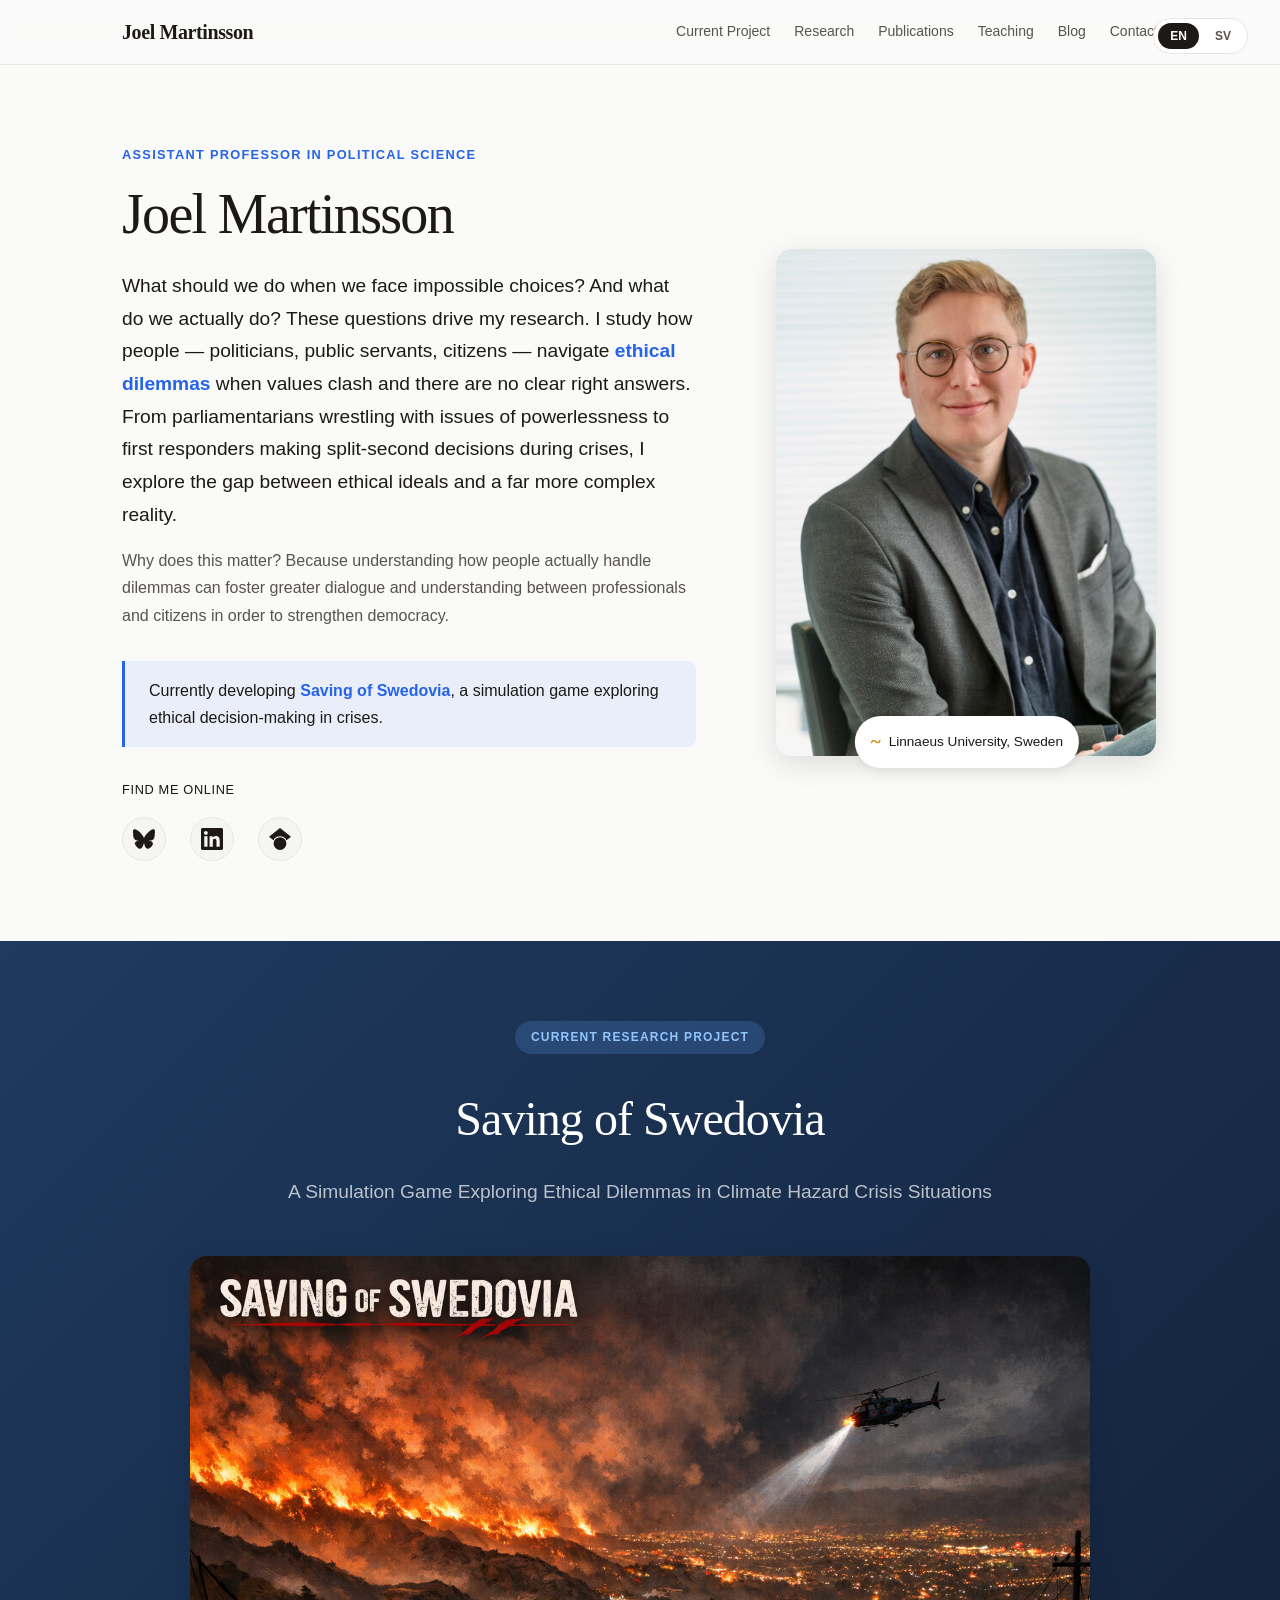
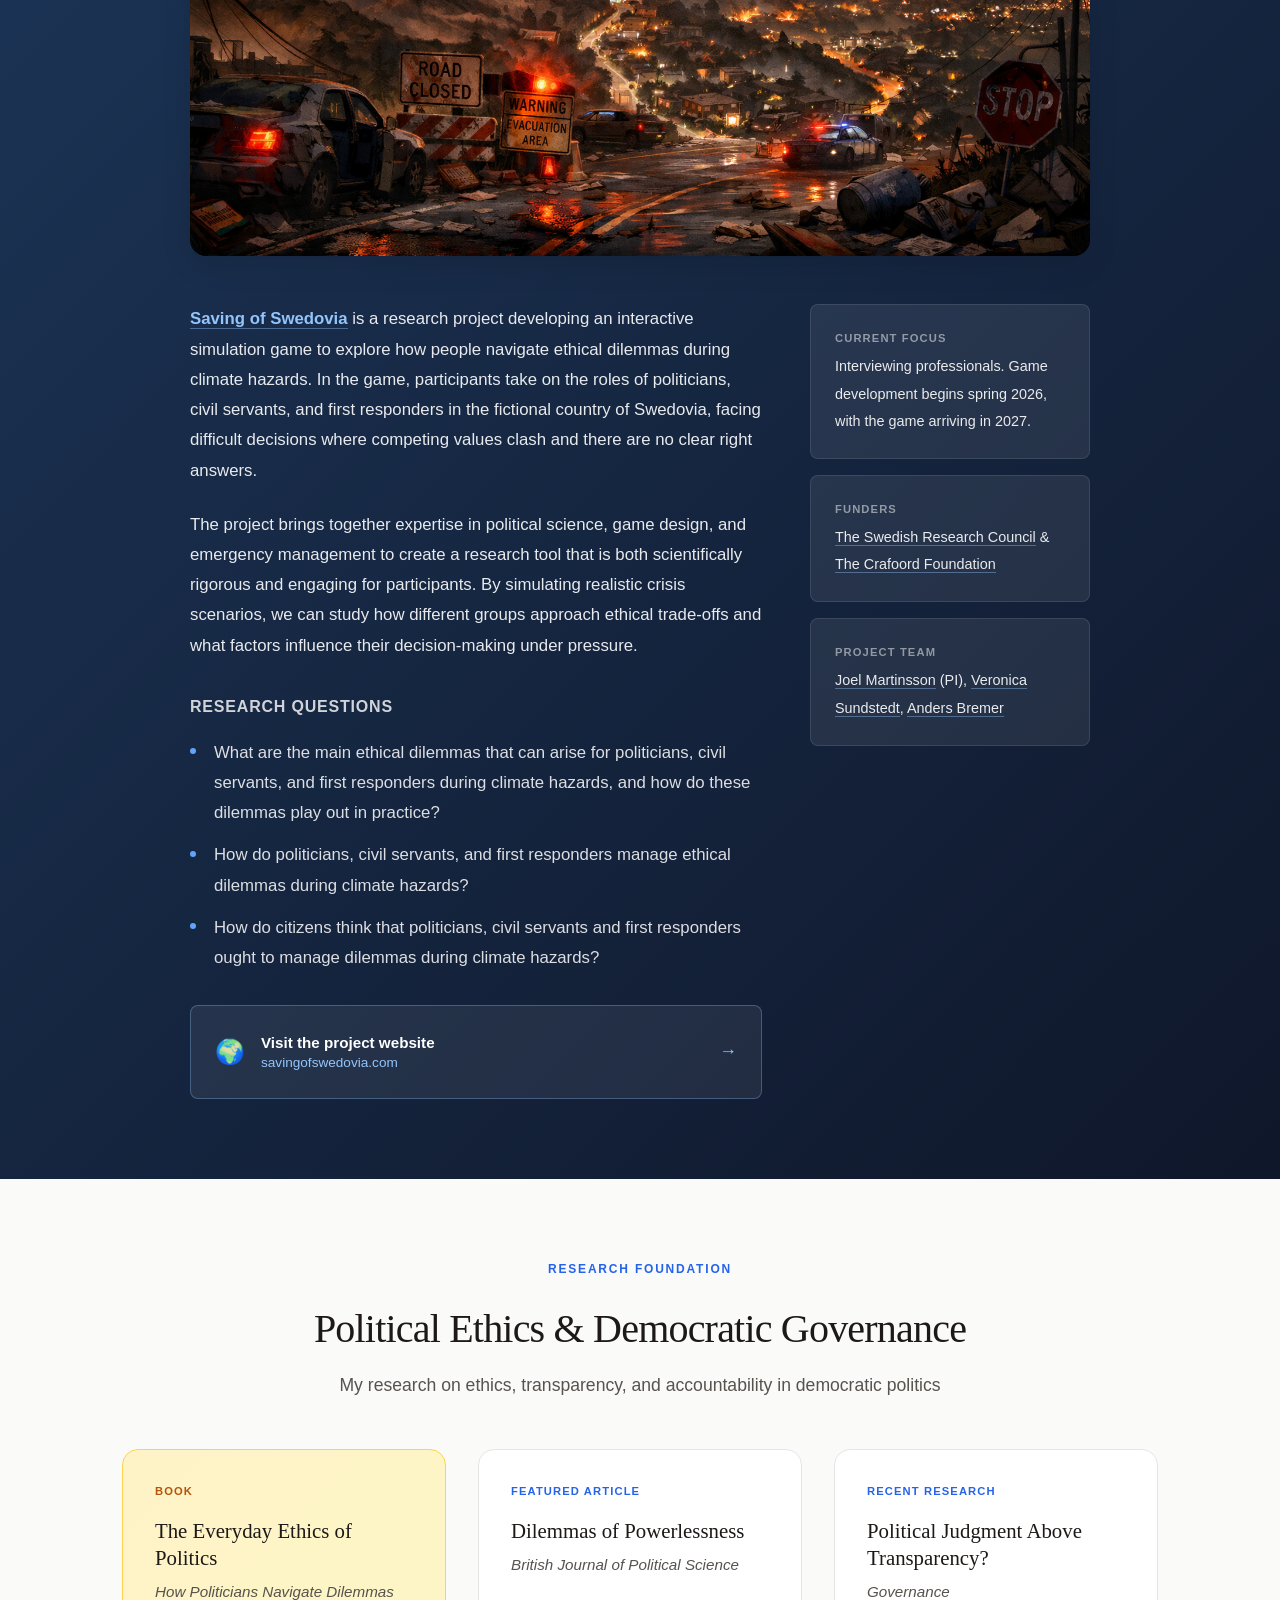
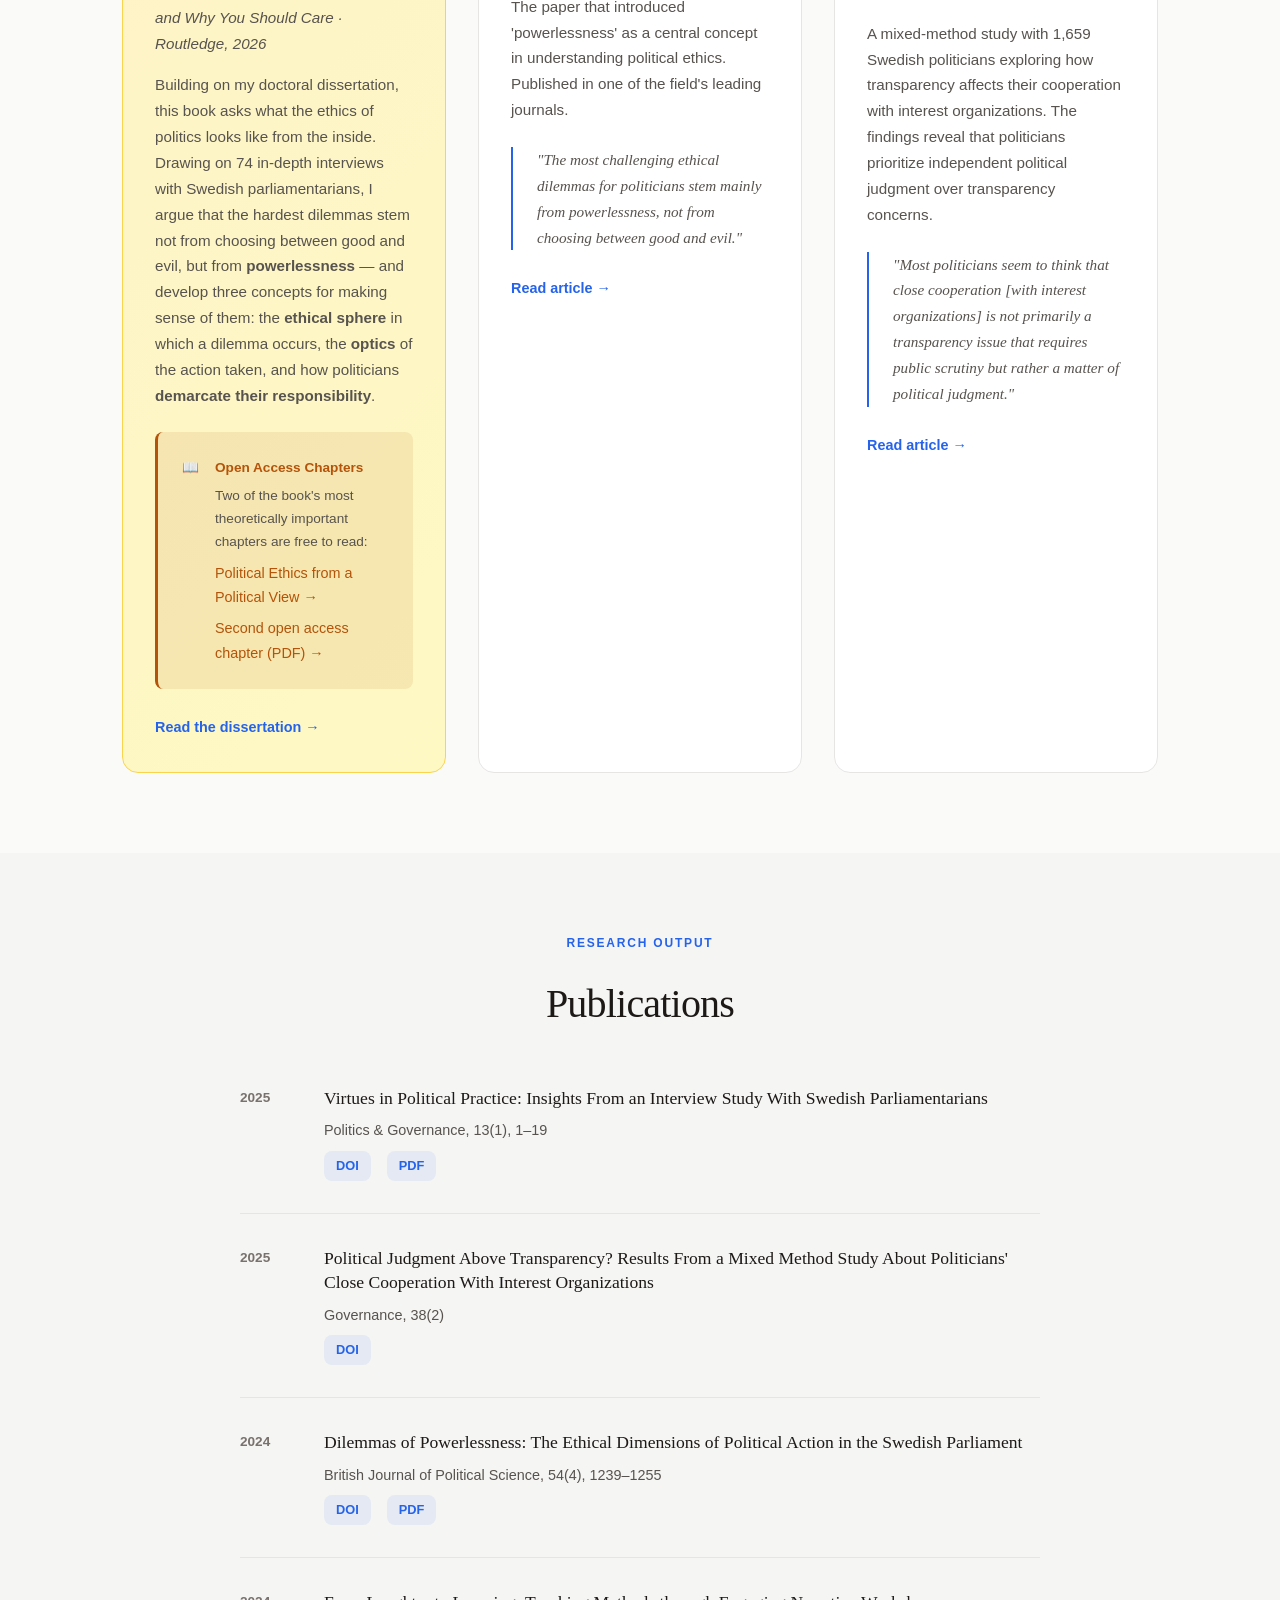
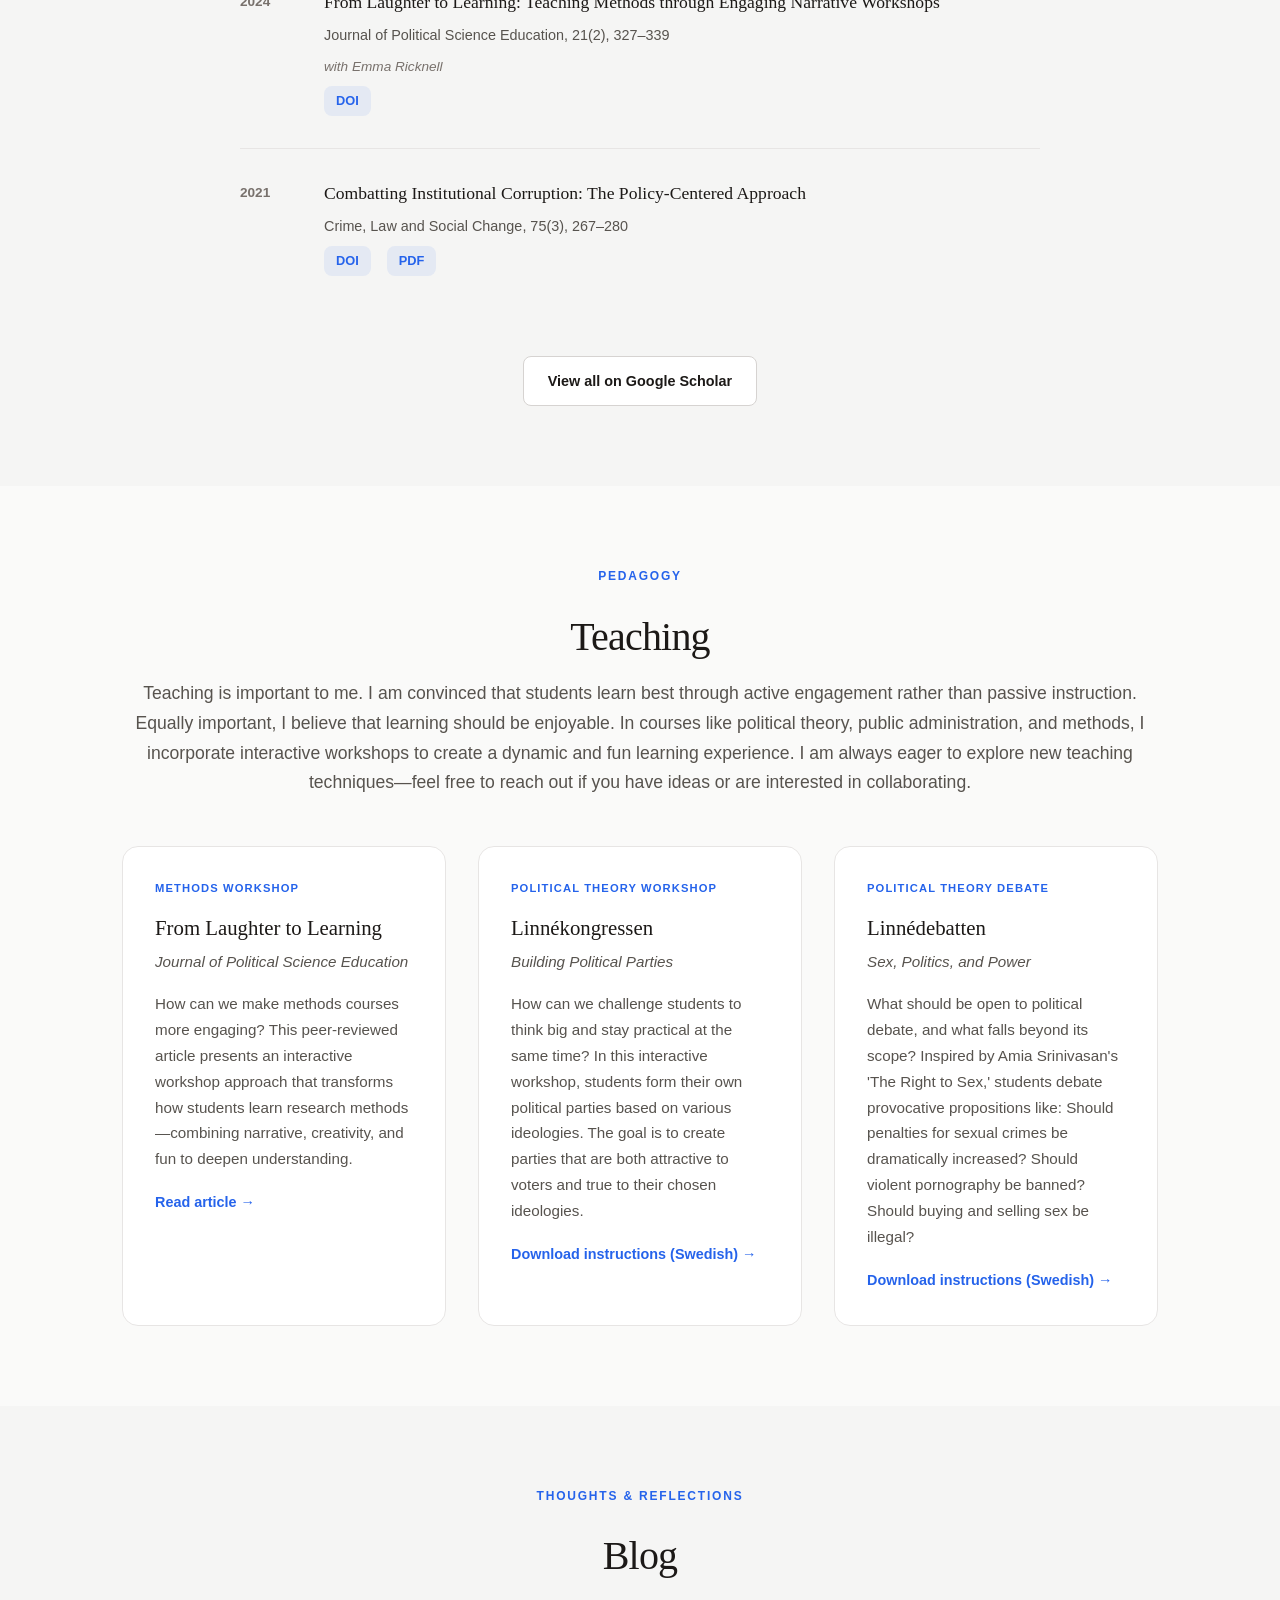
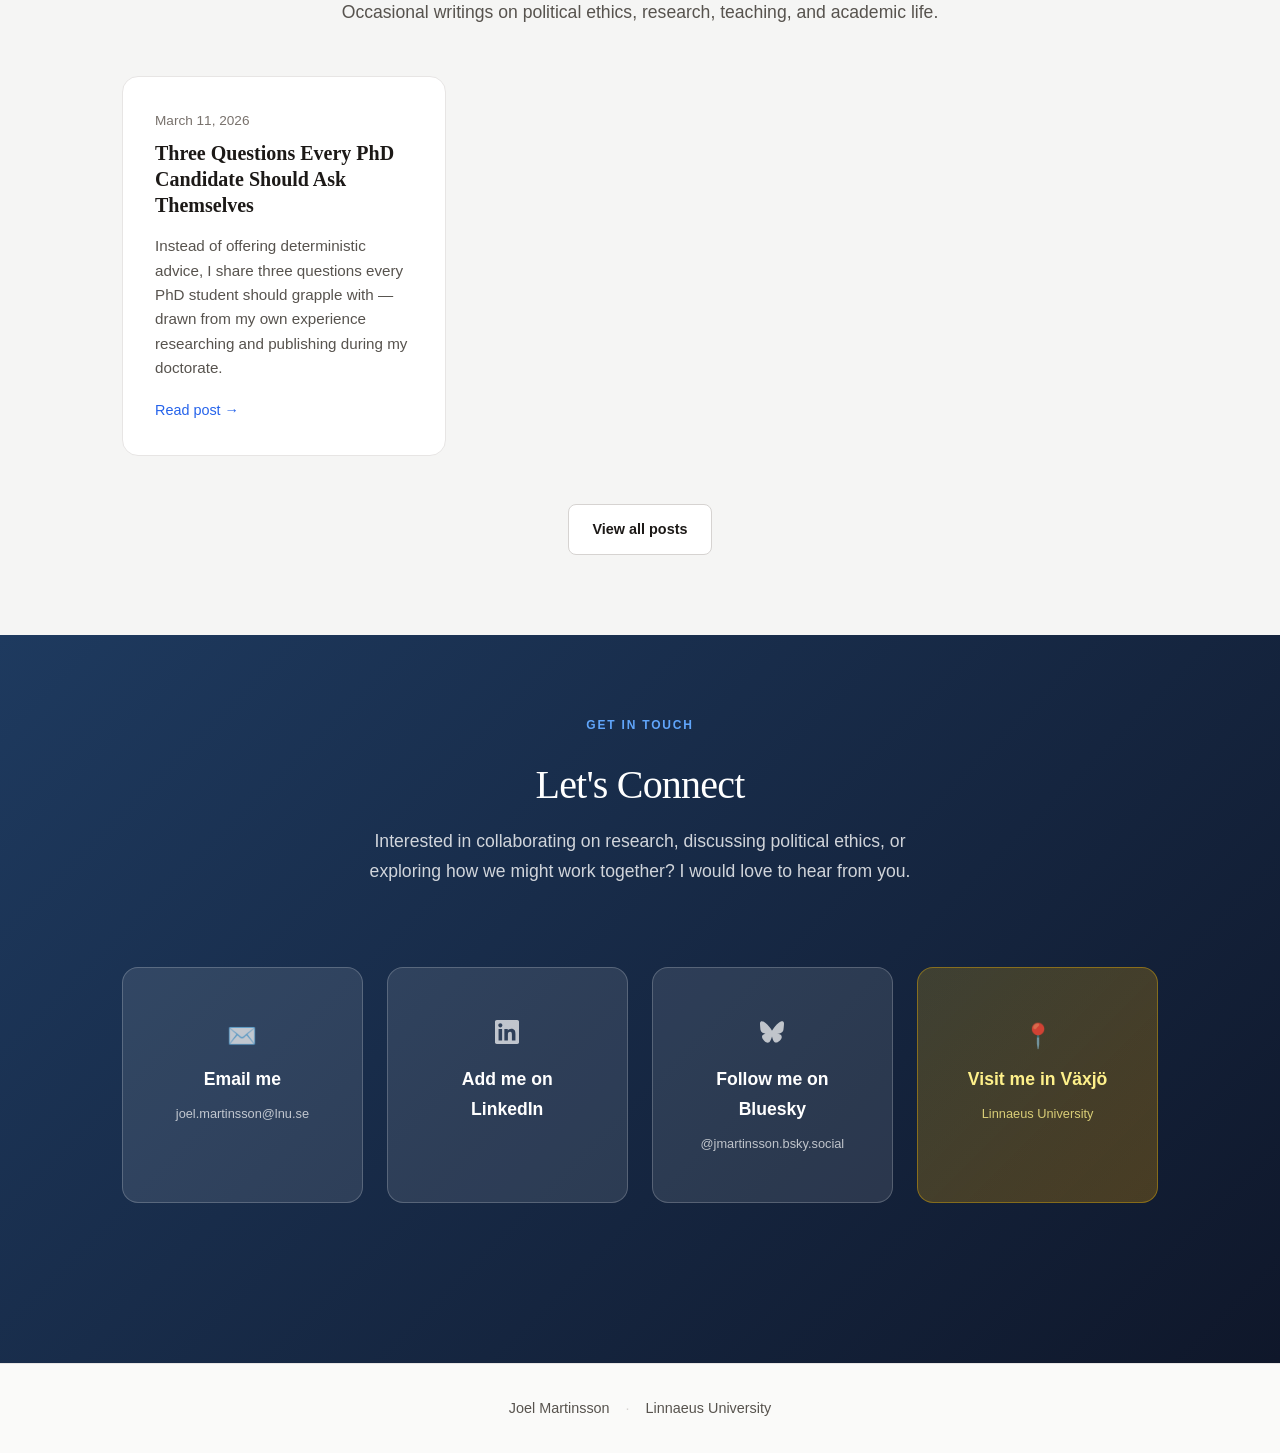
==== index.html @ 2d95972e "Shorten book description and fold in dissertation mention" ====
<!DOCTYPE html>
<html lang="en">
<head>
    <meta charset="UTF-8">
    <meta name="viewport" content="width=device-width, initial-scale=1.0">

    <!-- SEO Meta Tags -->
    <title>Joel Martinsson — Political Scientist | Linnaeus University</title>
    <meta name="description" content="Joel Martinsson is an Assistant Professor in Political Science at Linnaeus University, Sweden. Research on political ethics, ethical dilemmas, transparency, and the Saving of Swedovia project.">
    <meta name="keywords" content="Joel Martinsson, political science, political ethics, ethical dilemmas, Linnaeus University, Växjö, Sweden, Saving of Swedovia, transparency, democracy, Swedish Parliament">
    <meta name="author" content="Joel Martinsson">
    <meta name="robots" content="index, follow">
    <meta name="google-site-verification" content="CxMDE4d19_o2su4jTXLJ6xRawBPwSgm_pSOZi77Ct-w">
    <link rel="canonical" href="https://joelmartinsson.org">

    <!-- Open Graph / Social Media -->
    <meta property="og:type" content="website">
    <meta property="og:url" content="https://joelmartinsson.org/">
    <meta property="og:title" content="Joel Martinsson — Political Scientist">
    <meta property="og:description" content="Assistant Professor in Political Science at Linnaeus University. Research on political ethics, ethical dilemmas, and the Saving of Swedovia simulation game.">
    <meta property="og:image" content="https://joelmartinsson.org/SOS.png">
    <meta property="og:locale" content="en_US">
    <meta property="og:locale:alternate" content="sv_SE">
    <meta property="og:site_name" content="Joel Martinsson">

    <!-- Twitter Card -->
    <meta name="twitter:card" content="summary_large_image">
    <meta name="twitter:title" content="Joel Martinsson — Political Scientist">
    <meta name="twitter:description" content="Assistant Professor in Political Science at Linnaeus University. Research on political ethics and ethical dilemmas.">
    <meta name="twitter:image" content="https://joelmartinsson.org/SOS.png">

    <!-- Schema.org structured data -->
    <script type="application/ld+json">
    {
        "@context": "https://schema.org",
        "@type": "Person",
        "name": "Joel Martinsson",
        "jobTitle": "Assistant Professor in Political Science",
        "affiliation": {
            "@type": "Organization",
            "name": "Linnaeus University",
            "url": "https://lnu.se"
        },
        "url": "https://joelmartinsson.org",
        "sameAs": [
            "https://www.linkedin.com/in/joel-martinsson-448051b0",
            "https://bsky.app/profile/jmartinsson.bsky.social",
            "https://scholar.google.com/citations?user=1Ds2ARYAAAAJ",
            "https://lnu.se/en/staff/joel.martinsson/"
        ],
        "knowsAbout": ["Political Ethics", "Ethical Dilemmas", "Democracy", "Transparency", "Swedish Parliament"],
        "worksFor": {
            "@type": "Organization",
            "name": "Linnaeus University"
        }
    }
    </script>

    <link rel="stylesheet" href="style.css">
</head>
<body>
    <!-- Language Switcher -->
    <div class="lang-switcher">
        <button class="lang-btn active" data-lang="en">EN</button>
        <button class="lang-btn" data-lang="sv">SV</button>
    </div>

    <header class="site-header">
        <div class="container">
            <a href="/" class="site-title">Joel Martinsson</a>
            <nav class="main-nav">
                <a href="#current" data-en="Current Project" data-sv="Aktuellt Projekt">Current Project</a>
                <a href="#previous" data-en="Research" data-sv="Forskning">Research</a>
                <a href="#publications" data-en="Publications" data-sv="Publikationer">Publications</a>
                <a href="#teaching" data-en="Teaching" data-sv="Undervisning">Teaching</a>
                <a href="#blog" data-en="Blog" data-sv="Blogg">Blog</a>
                <a href="#contact" data-en="Contact" data-sv="Kontakt">Contact</a>
            </nav>
        </div>
    </header>

    <main>
        <!-- Hero Section -->
        <section class="hero">
            <div class="container">
                <div class="hero-grid">
                    <div class="hero-content">
                        <p class="hero-eyebrow" data-en="Assistant Professor in Political Science" data-sv="Biträdande lektor i Statsvetenskap">Assistant Professor in Political Science</p>
                        <h1>Joel Martinsson</h1>
                        <p class="hero-lead" data-en="What should we do when we face impossible choices? And what do we actually do? These questions drive my research. I study how people — politicians, public servants, citizens — navigate <span class='highlight'>ethical dilemmas</span> when values clash and there are no clear right answers. From parliamentarians wrestling with issues of powerlessness to first responders making split-second decisions during crises, I explore the gap between ethical ideals and a far more complex reality." data-sv="Vad bör vi göra när vi ställs inför omöjliga val? Och vad gör vi egentligen? Dessa frågor driver min forskning. Jag studerar hur människor — politiker, tjänstemän, medborgare — navigerar <span class='highlight'>etiska dilemman</span> när värden krockar och det inte finns några tydliga rätta svar. Från riksdagsledamöter som brottas med maktlöshet till räddningspersonal som fattar snabba beslut under kriser, utforskar jag klyftan mellan etiska ideal och en långt mer komplex verklighet.">What should we do when we face impossible choices? And what do we actually do? These questions drive my research. I study how people — politicians, public servants, citizens — navigate <span class="highlight">ethical dilemmas</span> when values clash and there are no clear right answers. From parliamentarians wrestling with issues of powerlessness to first responders making split-second decisions during crises, I explore the gap between ethical ideals and a far more complex reality.</p>
                        <p class="hero-sub" data-en="Why does this matter? Because understanding how people actually handle dilemmas can foster greater dialogue and understanding between professionals and citizens in order to strengthen democracy." data-sv="Varför är detta viktigt? Eftersom förståelse för hur människor faktiskt hanterar dilemman kan främja större dialog och förståelse mellan yrkesverksamma och medborgare för att stärka demokratin.">Why does this matter? Because understanding how people actually handle dilemmas can foster greater dialogue and understanding between professionals and citizens in order to strengthen democracy.</p>
                        <p class="hero-project" data-en="Currently developing <a href='#current'>Saving of Swedovia</a>, a simulation game exploring ethical decision-making in crises." data-sv="Utvecklar för närvarande <a href='#current'>Saving of Swedovia</a>, ett simuleringsspel som utforskar etiskt beslutsfattande i kriser.">Currently developing <a href="#current">Saving of Swedovia</a>, a simulation game exploring ethical decision-making in crises.</p>
                        <div class="hero-find-me">
                            <span data-en="Find me online" data-sv="Hitta mig online">Find me online</span>
                            <div class="hero-social-centered">
                                <a href="https://bsky.app/profile/jmartinsson.bsky.social" class="social-link" target="_blank" title="Bluesky">
                                    <svg xmlns="http://www.w3.org/2000/svg" width="22" height="22" viewBox="0 0 24 24" fill="currentColor"><path d="M12 10.8c-1.087-2.114-4.046-6.053-6.798-7.995C2.566.944 1.561 1.266.902 1.565.139 1.908 0 3.08 0 3.768c0 .69.378 5.65.624 6.479.815 2.736 3.713 3.66 6.383 3.364.136-.02.275-.039.415-.056-.138.022-.276.04-.415.056-3.912.58-7.387 2.005-2.83 7.078 5.013 5.19 6.87-1.113 7.823-4.308.953 3.195 2.05 9.271 7.733 4.308 4.267-4.308 1.172-6.498-2.74-7.078a8.741 8.741 0 0 1-.415-.056c.14.017.279.036.415.056 2.67.297 5.568-.628 6.383-3.364.246-.828.624-5.79.624-6.478 0-.69-.139-1.861-.902-2.206-.659-.298-1.664-.62-4.3 1.24C16.046 4.748 13.087 8.687 12 10.8Z"/></svg>
                                </a>
                                <a href="https://www.linkedin.com/in/joel-martinsson-448051b0" class="social-link" target="_blank" title="LinkedIn">
                                    <svg xmlns="http://www.w3.org/2000/svg" width="22" height="22" viewBox="0 0 24 24" fill="currentColor"><path d="M20.447 20.452h-3.554v-5.569c0-1.328-.027-3.037-1.852-3.037-1.853 0-2.136 1.445-2.136 2.939v5.667H9.351V9h3.414v1.561h.046c.477-.9 1.637-1.85 3.37-1.85 3.601 0 4.267 2.37 4.267 5.455v6.286zM5.337 7.433c-1.144 0-2.063-.926-2.063-2.065 0-1.138.92-2.063 2.063-2.063 1.14 0 2.064.925 2.064 2.063 0 1.139-.925 2.065-2.064 2.065zm1.782 13.019H3.555V9h3.564v11.452zM22.225 0H1.771C.792 0 0 .774 0 1.729v20.542C0 23.227.792 24 1.771 24h20.451C23.2 24 24 23.227 24 22.271V1.729C24 .774 23.2 0 22.222 0h.003z"/></svg>
                                </a>
                                <a href="https://scholar.google.com/citations?user=1Ds2ARYAAAAJ" class="social-link" target="_blank" title="Google Scholar">
                                    <svg xmlns="http://www.w3.org/2000/svg" width="22" height="22" viewBox="0 0 24 24" fill="currentColor"><path d="M12 24a7 7 0 1 1 0-14 7 7 0 0 1 0 14zm0-24L0 9.5l4.838 3.94A8 8 0 0 1 12 9a8 8 0 0 1 7.162 4.44L24 9.5z"/></svg>
                                </a>
                            </div>
                        </div>
                    </div>
                    <div class="hero-image">
                        <div class="image-frame">
                            <img src="nysafracenter-10 edit.jpg" alt="Joel Martinsson" class="profile-photo">
                        </div>
                        <a href="https://lnu.se/en/" class="hero-badge" target="_blank">
                            <span class="lnu-flow">~</span>
                            <span>Linnaeus University, Sweden</span>
                        </a>
                    </div>
                </div>
            </div>
        </section>

        <!-- Current Work Section: Saving of Swedovia -->
        <section id="current" class="section section-featured">
            <div class="container">
                <div class="featured-project">
                    <div class="project-header">
                        <span class="project-tag" data-en="Current Research Project" data-sv="Aktuellt Forskningsprojekt">Current Research Project</span>
                        <h2>Saving of Swedovia</h2>
                        <p class="project-subtitle" data-en="A Simulation Game Exploring Ethical Dilemmas in Climate Hazard Crisis Situations" data-sv="Ett Simuleringsspel om Etiska Dilemman i Klimatkatastrofer">A Simulation Game Exploring Ethical Dilemmas in Climate Hazard Crisis Situations</p>
                    </div>

                    <!-- Swedovia Image -->
                    <div class="swedovia-image-container">
                        <img src="SOS.png" alt="Saving of Swedovia - Ethical dilemmas simulation game" class="swedovia-image">
                    </div>

                    <div class="project-content">
                        <div class="project-description">
                            <p data-en="<strong><a href='https://savingofswedovia.com' target='_blank'>Saving of Swedovia</a></strong> is a research project developing an interactive simulation game to explore how people navigate ethical dilemmas during climate hazards. In the game, participants take on the roles of politicians, civil servants, and first responders in the fictional country of Swedovia, facing difficult decisions where competing values clash and there are no clear right answers." data-sv="<strong><a href='https://savingofswedovia.com' target='_blank'>Saving of Swedovia</a></strong> är ett forskningsprojekt som utvecklar ett interaktivt simuleringsspel för att utforska hur människor navigerar etiska dilemman under klimatkatastrofer. I spelet tar deltagarna roller som politiker, tjänstemän och räddningspersonal i det fiktiva landet Swedovia, och ställs inför svåra beslut där konkurrerande värden krockar och det inte finns några tydliga rätta svar."><strong><a href="https://savingofswedovia.com" target="_blank">Saving of Swedovia</a></strong> is a research project developing an interactive simulation game to explore how people navigate ethical dilemmas during climate hazards. In the game, participants take on the roles of politicians, civil servants, and first responders in the fictional country of Swedovia, facing difficult decisions where competing values clash and there are no clear right answers.</p>
                            <p data-en="The project brings together expertise in political science, game design, and emergency management to create a research tool that is both scientifically rigorous and engaging for participants. By simulating realistic crisis scenarios, we can study how different groups approach ethical trade-offs and what factors influence their decision-making under pressure." data-sv="Projektet samlar expertis inom statsvetenskap, speldesign och krishantering för att skapa ett forskningsverktyg som är både vetenskapligt rigoröst och engagerande för deltagarna. Genom att simulera realistiska krisscenarier kan vi studera hur olika grupper närmar sig etiska avvägningar och vilka faktorer som påverkar deras beslutsfattande under press.">The project brings together expertise in political science, game design, and emergency management to create a research tool that is both scientifically rigorous and engaging for participants. By simulating realistic crisis scenarios, we can study how different groups approach ethical trade-offs and what factors influence their decision-making under pressure.</p>
                            <h3 data-en="Research Questions" data-sv="Forskningsfrågor">Research Questions</h3>
                            <ul>
                                <li data-en="What are the main ethical dilemmas that can arise for politicians, civil servants, and first responders during climate hazards, and how do these dilemmas play out in practice?" data-sv="Vilka är de huvudsakliga etiska dilemman som kan uppstå för politiker, tjänstemän och räddningspersonal under klimatkatastrofer, och hur utspelar sig dessa dilemman i praktiken?">What are the main ethical dilemmas that can arise for politicians, civil servants, and first responders during climate hazards, and how do these dilemmas play out in practice?</li>
                                <li data-en="How do politicians, civil servants, and first responders manage ethical dilemmas during climate hazards?" data-sv="Hur hanterar politiker, tjänstemän och räddningspersonal etiska dilemman under klimatkatastrofer?">How do politicians, civil servants, and first responders manage ethical dilemmas during climate hazards?</li>
                                <li data-en="How do citizens think that politicians, civil servants and first responders ought to manage dilemmas during climate hazards?" data-sv="Hur anser medborgare att politiker, tjänstemän och räddningspersonal bör hantera dilemman under klimatkatastrofer?">How do citizens think that politicians, civil servants and first responders ought to manage dilemmas during climate hazards?</li>
                            </ul>
                            <a href="https://savingofswedovia.com" class="project-site-link" target="_blank" rel="noopener">
                                <span class="project-site-icon">🌍</span>
                                <span class="project-site-text">
                                    <strong data-en="Visit the project website" data-sv="Besök projektets webbplats">Visit the project website</strong>
                                    <span>savingofswedovia.com</span>
                                </span>
                                <span class="project-site-arrow">→</span>
                            </a>
                        </div>
                        <div class="project-meta">
                            <div class="meta-card">
                                <span class="meta-label" data-en="Current Focus" data-sv="Aktuellt Fokus">Current Focus</span>
                                <span class="meta-value" data-en="Interviewing professionals. Game development begins spring 2026, with the game arriving in 2027." data-sv="Intervjuar yrkesverksamma. Spelutveckling börjar våren 2026, och spelet kommer 2027.">Interviewing professionals. Game development begins spring 2026, with the game arriving in 2027.</span>
                            </div>
                            <div class="meta-card">
                                <span class="meta-label" data-en="Funders" data-sv="Finansiärer">Funders</span>
                                <span class="meta-value"><a href="https://www.vr.se/english.html" target="_blank">The Swedish Research Council</a> & <a href="https://www.crafoord.se/en/" target="_blank">The Crafoord Foundation</a></span>
                            </div>
                            <div class="meta-card">
                                <span class="meta-label" data-en="Project Team" data-sv="Projektgrupp">Project Team</span>
                                <span class="meta-value" data-en="<a href='https://lnu.se/en/staff/joel.martinsson/' target='_blank'>Joel Martinsson</a> (PI), <a href='https://www.bth.se/english/staff-landing-page/veronica-sundstedt/' target='_blank'>Veronica Sundstedt</a>, <a href='https://lnu.se/personal/anders.bremer/' target='_blank'>Anders Bremer</a>" data-sv="<a href='https://lnu.se/personal/joel.martinsson/' target='_blank'>Joel Martinsson</a> (projektledare), <a href='https://www.bth.se/english/staff-landing-page/veronica-sundstedt/' target='_blank'>Veronica Sundstedt</a>, <a href='https://lnu.se/personal/anders.bremer/' target='_blank'>Anders Bremer</a>"><a href="https://lnu.se/en/staff/joel.martinsson/" target="_blank">Joel Martinsson</a> (PI), <a href="https://www.bth.se/english/staff-landing-page/veronica-sundstedt/" target="_blank">Veronica Sundstedt</a>, <a href="https://lnu.se/personal/anders.bremer/" target="_blank">Anders Bremer</a></span>
                            </div>
                        </div>
                    </div>
                </div>
            </div>
        </section>

        <!-- Previous Work Section: Political Ethics & Democratic Governance -->
        <section id="previous" class="section">
            <div class="container">
                <div class="section-header">
                    <div class="section-label" data-en="Research Foundation" data-sv="Forskningsgrund">Research Foundation</div>
                    <h2 data-en="Political Ethics & Democratic Governance" data-sv="Politisk Etik & Demokratisk Styrning">Political Ethics & Democratic Governance</h2>
                    <p class="section-description" data-en="My research on ethics, transparency, and accountability in democratic politics" data-sv="Min forskning om etik, transparens och ansvarsutkrävande i demokratisk politik">My research on ethics, transparency, and accountability in democratic politics</p>
                </div>

                <div class="work-grid">
                    <!-- Book -->
                    <article class="work-card work-card-featured">
                        <div class="work-type" data-en="Book" data-sv="Bok">Book</div>
                        <h3>The Everyday Ethics of Politics</h3>
                        <p class="work-subtitle" data-en="How Politicians Navigate Dilemmas and Why You Should Care · Routledge, 2026" data-sv="How Politicians Navigate Dilemmas and Why You Should Care · Routledge, 2026">How Politicians Navigate Dilemmas and Why You Should Care · Routledge, 2026</p>
                        <p data-en="Building on my doctoral dissertation, this book asks what the ethics of politics looks like from the inside. Drawing on 74 in-depth interviews with Swedish parliamentarians, I argue that the hardest dilemmas stem not from choosing between good and evil, but from <strong>powerlessness</strong> — and develop three concepts for making sense of them: the <strong>ethical sphere</strong> in which a dilemma occurs, the <strong>optics</strong> of the action taken, and how politicians <strong>demarcate their responsibility</strong>." data-sv="Boken bygger på min avhandling och frågar hur politikens etik ser ut inifrån. Baserat på 74 djupintervjuer med svenska riksdagsledamöter argumenterar jag för att de svåraste dilemmana inte handlar om att välja mellan gott och ont, utan om <strong>maktlöshet</strong> — och utvecklar tre begrepp för att förstå dem: den <strong>etiska sfär</strong> där dilemmat uppstår, <strong>optiken</strong> kring den handling som vidtas, och hur politiker <strong>avgränsar sitt ansvar</strong>.">Building on my doctoral dissertation, this book asks what the ethics of politics looks like from the inside. Drawing on 74 in-depth interviews with Swedish parliamentarians, I argue that the hardest dilemmas stem not from choosing between good and evil, but from <strong>powerlessness</strong> — and develop three concepts for making sense of them: the <strong>ethical sphere</strong> in which a dilemma occurs, the <strong>optics</strong> of the action taken, and how politicians <strong>demarcate their responsibility</strong>.</p>
                        <div class="book-announcement">
                            <span class="book-icon">📖</span>
                            <div>
                                <strong data-en="Open Access Chapters" data-sv="Öppet tillgängliga kapitel">Open Access Chapters</strong>
                                <span data-en="Two of the book's most theoretically important chapters are free to read:" data-sv="Två av bokens teoretiskt viktigaste kapitel är fria att läsa:">Two of the book's most theoretically important chapters are free to read:</span>
                                <span class="book-links">
                                    <a href="https://www.taylorfrancis.com/chapters/oa-mono/10.4324/9781003661498-13/political-ethics-political-view-joel-martinsson" target="_blank" data-en="Political Ethics from a Political View →" data-sv="Political Ethics from a Political View →">Political Ethics from a Political View →</a>
                                    <a href="https://www.taylorfrancis.com/reader/download/892a16ac-7330-4228-8162-4cbc3f828408/chapter/pdf?context=ubx" target="_blank" data-en="Second open access chapter (PDF) →" data-sv="Andra öppna kapitlet (PDF) →">Second open access chapter (PDF) →</a>
                                </span>
                            </div>
                        </div>
                        <a href="https://lnu.diva-portal.org/smash/person.jsf?pid=authority-person:80586" class="work-link" target="_blank" data-en="Read the dissertation →" data-sv="Läs avhandlingen →">Read the dissertation →</a>
                    </article>

                    <!-- BJPS Article -->
                    <article class="work-card">
                        <div class="work-type" data-en="Featured Article" data-sv="Utvald Artikel">Featured Article</div>
                        <h3>Dilemmas of Powerlessness</h3>
                        <p class="work-subtitle" data-en="British Journal of Political Science" data-sv="British Journal of Political Science">British Journal of Political Science</p>
                        <p data-en="The paper that introduced 'powerlessness' as a central concept in understanding political ethics. Published in one of the field's leading journals." data-sv="Artikeln som introducerade 'maktlöshet' som ett centralt begrepp för att förstå politisk etik. Publicerad i en av fältets ledande tidskrifter.">The paper that introduced "powerlessness" as a central concept in understanding political ethics. Published in one of the field's leading journals.</p>
                        <blockquote>"The most challenging ethical dilemmas for politicians stem mainly from powerlessness, not from choosing between good and evil."</blockquote>
                        <a href="https://doi.org/10.1017/S000712342400022X" class="work-link" target="_blank" data-en="Read article →" data-sv="Läs artikeln →">Read article →</a>
                    </article>

                    <!-- Transparency Article -->
                    <article class="work-card">
                        <div class="work-type" data-en="Recent Research" data-sv="Aktuell Forskning">Recent Research</div>
                        <h3>Political Judgment Above Transparency?</h3>
                        <p class="work-subtitle" data-en="Governance" data-sv="Governance">Governance</p>
                        <p data-en="A mixed-method study with 1,659 Swedish politicians exploring how transparency affects their cooperation with interest organizations. The findings reveal that politicians prioritize independent political judgment over transparency concerns." data-sv="En mixad metodstudie med 1 659 svenska politiker som undersöker hur transparens påverkar deras samarbete med intresseorganisationer. Resultaten visar att politiker prioriterar oberoende politiskt omdöme framför transparensfrågor.">A mixed-method study with 1,659 Swedish politicians exploring how transparency affects their cooperation with interest organizations. The findings reveal that politicians prioritize independent political judgment over transparency concerns.</p>
                        <blockquote>"Most politicians seem to think that close cooperation [with interest organizations] is not primarily a transparency issue that requires public scrutiny but rather a matter of political judgment."</blockquote>
                        <a href="https://doi.org/10.1111/gove.12912" class="work-link" target="_blank" data-en="Read article →" data-sv="Läs artikeln →">Read article →</a>
                    </article>
                </div>
            </div>
        </section>

        <!-- Publications Section -->
        <section id="publications" class="section section-alt">
            <div class="container">
                <div class="section-header">
                    <div class="section-label" data-en="Research Output" data-sv="Forskning">Research Output</div>
                    <h2 data-en="Publications" data-sv="Publikationer">Publications</h2>
                </div>

                <div class="publications-list">
                    <article class="pub-item">
                        <div class="pub-year">2025</div>
                        <div class="pub-content">
                            <h3><a href="https://www.cogitatiopress.com/politicsandgovernance/article/view/9326" target="_blank">Virtues in Political Practice: Insights From an Interview Study With Swedish Parliamentarians</a></h3>
                            <p class="pub-venue">Politics & Governance, 13(1), 1–19</p>
                            <div class="pub-links">
                                <a href="https://doi.org/10.17645/pag.9326" target="_blank">DOI</a>
                                <a href="https://www.cogitatiopress.com/politicsandgovernance/article/download/9326/4311" target="_blank">PDF</a>
                            </div>
                        </div>
                    </article>

                    <article class="pub-item">
                        <div class="pub-year">2025</div>
                        <div class="pub-content">
                            <h3><a href="https://onlinelibrary.wiley.com/doi/10.1111/gove.12912" target="_blank">Political Judgment Above Transparency? Results From a Mixed Method Study About Politicians' Close Cooperation With Interest Organizations</a></h3>
                            <p class="pub-venue">Governance, 38(2)</p>
                            <div class="pub-links">
                                <a href="https://doi.org/10.1111/gove.12912" target="_blank">DOI</a>
                            </div>
                        </div>
                    </article>

                    <article class="pub-item">
                        <div class="pub-year">2024</div>
                        <div class="pub-content">
                            <h3><a href="https://www.cambridge.org/core/journals/british-journal-of-political-science/article/dilemmas-of-powerlessness-the-ethical-dimensions-of-political-action-in-the-swedish-parliament/0358C1C3DE83CF81123732F31E7F56B8" target="_blank">Dilemmas of Powerlessness: The Ethical Dimensions of Political Action in the Swedish Parliament</a></h3>
                            <p class="pub-venue">British Journal of Political Science, 54(4), 1239–1255</p>
                            <div class="pub-links">
                                <a href="https://doi.org/10.1017/S000712342400022X" target="_blank">DOI</a>
                                <a href="https://www.researchgate.net/publication/385931497" target="_blank">PDF</a>
                            </div>
                        </div>
                    </article>

                    <article class="pub-item">
                        <div class="pub-year">2024</div>
                        <div class="pub-content">
                            <h3><a href="https://www.tandfonline.com/doi/full/10.1080/15512169.2024.2354818" target="_blank">From Laughter to Learning: Teaching Methods through Engaging Narrative Workshops</a></h3>
                            <p class="pub-venue">Journal of Political Science Education, 21(2), 327–339</p>
                            <p class="pub-coauthor">with Emma Ricknell</p>
                            <div class="pub-links">
                                <a href="https://doi.org/10.1080/15512169.2024.2354818" target="_blank">DOI</a>
                            </div>
                        </div>
                    </article>

                    <article class="pub-item">
                        <div class="pub-year">2021</div>
                        <div class="pub-content">
                            <h3><a href="https://link.springer.com/article/10.1007/s10611-021-09934-5" target="_blank">Combatting Institutional Corruption: The Policy-Centered Approach</a></h3>
                            <p class="pub-venue">Crime, Law and Social Change, 75(3), 267–280</p>
                            <div class="pub-links">
                                <a href="https://doi.org/10.1007/s10611-021-09934-5" target="_blank">DOI</a>
                                <a href="https://link.springer.com/content/pdf/10.1007/s10611-021-09934-5.pdf" target="_blank">PDF</a>
                            </div>
                        </div>
                    </article>
                </div>

                <div class="publications-cta">
                    <a href="https://scholar.google.com/citations?user=1Ds2ARYAAAAJ" class="btn btn-secondary" target="_blank" data-en="View all on Google Scholar" data-sv="Visa alla på Google Scholar">View all on Google Scholar</a>
                </div>
            </div>
        </section>

        <!-- Teaching Section -->
        <section id="teaching" class="section">
            <div class="container">
                <div class="section-header">
                    <div class="section-label" data-en="Pedagogy" data-sv="Pedagogik">Pedagogy</div>
                    <h2 data-en="Teaching" data-sv="Undervisning">Teaching</h2>
                    <p class="section-description" data-en="Teaching is important to me. I am convinced that students learn best through active engagement rather than passive instruction. Equally important, I believe that learning should be enjoyable. In courses like political theory, public administration, and methods, I incorporate interactive workshops to create a dynamic and fun learning experience. I am always eager to explore new teaching techniques—feel free to reach out if you have ideas or are interested in collaborating." data-sv="Undervisning är viktigt för mig. Jag är övertygad om att studenter lär sig bäst genom aktivt engagemang snarare än passiv instruktion. Lika viktigt är att lärande ska vara roligt. I kurser som politisk teori, offentlig förvaltning och metod använder jag interaktiva workshops för att skapa en dynamisk och rolig lärandeupplevelse. Jag är alltid ivrig att utforska nya undervisningstekniker—hör gärna av dig om du har idéer eller är intresserad av att samarbeta.">Teaching is important to me. I am convinced that students learn best through active engagement rather than passive instruction. Equally important, I believe that learning should be enjoyable. In courses like political theory, public administration, and methods, I incorporate interactive workshops to create a dynamic and fun learning experience. I am always eager to explore new teaching techniques—feel free to reach out if you have ideas or are interested in collaborating.</p>
                </div>

                <div class="work-grid">
                    <!-- Methods Workshop -->
                    <article class="work-card">
                        <div class="work-type" data-en="Methods Workshop" data-sv="Metodworkshop">Methods Workshop</div>
                        <h3>From Laughter to Learning</h3>
                        <p class="work-subtitle" data-en="Journal of Political Science Education" data-sv="Journal of Political Science Education">Journal of Political Science Education</p>
                        <p data-en="How can we make methods courses more engaging? This peer-reviewed article presents an interactive workshop approach that transforms how students learn research methods—combining narrative, creativity, and fun to deepen understanding." data-sv="Hur kan vi göra metodkurser mer engagerande? Denna peer-reviewed artikel presenterar en interaktiv workshop-metod som förändrar hur studenter lär sig forskningsmetoder—genom att kombinera berättande, kreativitet och glädje för att fördjupa förståelsen.">How can we make methods courses more engaging? This peer-reviewed article presents an interactive workshop approach that transforms how students learn research methods—combining narrative, creativity, and fun to deepen understanding.</p>
                        <a href="https://doi.org/10.1080/15512169.2024.2354818" class="work-link" target="_blank" data-en="Read article →" data-sv="Läs artikeln →">Read article →</a>
                    </article>

                    <!-- Linnékongressen -->
                    <article class="work-card">
                        <div class="work-type" data-en="Political Theory Workshop" data-sv="Politisk teori-workshop">Political Theory Workshop</div>
                        <h3>Linnékongressen</h3>
                        <p class="work-subtitle" data-en="Building Political Parties" data-sv="Att bygga politiska partier">Building Political Parties</p>
                        <p data-en="How can we challenge students to think big and stay practical at the same time? In this interactive workshop, students form their own political parties based on various ideologies. The goal is to create parties that are both attractive to voters and true to their chosen ideologies." data-sv="Hur kan vi utmana studenter att tänka stort och samtidigt vara praktiska? I denna interaktiva workshop bildar studenter sina egna politiska partier baserade på olika ideologier. Målet är att skapa partier som både är attraktiva för väljare och trogna sina valda ideologier.">How can we challenge students to think big and stay practical at the same time? In this interactive workshop, students form their own political parties based on various ideologies. The goal is to create parties that are both attractive to voters and true to their chosen ideologies.</p>
                        <a href="Linnekongressen.pdf" class="work-link" target="_blank" data-en="Download instructions (Swedish) →" data-sv="Ladda ner instruktioner →">Download instructions (Swedish) →</a>
                    </article>

                    <!-- Linnédebatten -->
                    <article class="work-card">
                        <div class="work-type" data-en="Political Theory Debate" data-sv="Politisk teori-debatt">Political Theory Debate</div>
                        <h3>Linnédebatten</h3>
                        <p class="work-subtitle" data-en="Sex, Politics, and Power" data-sv="Sex, politik och makt">Sex, Politics, and Power</p>
                        <p data-en="What should be open to political debate, and what falls beyond its scope? Inspired by Amia Srinivasan's 'The Right to Sex,' students debate provocative propositions like: Should penalties for sexual crimes be dramatically increased? Should violent pornography be banned? Should buying and selling sex be illegal?" data-sv="Vad bör vara öppet för politisk debatt, och vad faller utanför dess räckvidd? Inspirerade av Amia Srinivasans 'The Right to Sex' debatterar studenter provocerande påståenden som: Bör straffen för sexualbrott höjas dramatiskt? Bör våldsam pornografi förbjudas? Bör köp och försäljning av sex vara olagligt?">What should be open to political debate, and what falls beyond its scope? Inspired by Amia Srinivasan's "The Right to Sex," students debate provocative propositions like: Should penalties for sexual crimes be dramatically increased? Should violent pornography be banned? Should buying and selling sex be illegal?</p>
                        <a href="Linnedebatten.pdf" class="work-link" target="_blank" data-en="Download instructions (Swedish) →" data-sv="Ladda ner instruktioner →">Download instructions (Swedish) →</a>
                    </article>
                </div>
            </div>
        </section>

        <!-- Blog Section -->
        <section id="blog" class="section section-alt">
            <div class="container">
                <div class="section-header">
                    <div class="section-label" data-en="Thoughts & Reflections" data-sv="Tankar & Reflektioner">Thoughts & Reflections</div>
                    <h2 data-en="Blog" data-sv="Blogg">Blog</h2>
                    <p class="section-description" data-en="Occasional writings on political ethics, research, teaching, and academic life." data-sv="Tillfälliga skriverier om politisk etik, forskning, undervisning och det akademiska livet.">Occasional writings on political ethics, research, teaching, and academic life.</p>
                </div>

                <div class="blog-grid">
                    <a href="blog/three-questions-phd.html" class="blog-card">
                        <p class="blog-card-date">March 11, 2026</p>
                        <h3>Three Questions Every PhD Candidate Should Ask Themselves</h3>
                        <p class="blog-card-excerpt">Instead of offering deterministic advice, I share three questions every PhD student should grapple with — drawn from my own experience researching and publishing during my doctorate.</p>
                        <span class="blog-card-read">Read post →</span>
                    </a>
                </div>

                <div class="blog-cta">
                    <a href="blog/" class="btn btn-secondary" data-en="View all posts" data-sv="Visa alla inlägg">View all posts</a>
                </div>
            </div>
        </section>

        <!-- Contact Section -->
        <section id="contact" class="section section-contact section-blue">
            <div class="container">
                <div class="section-header contact-header">
                    <div class="section-label" data-en="Get in Touch" data-sv="Kontakta Mig">Get in Touch</div>
                    <h2 data-en="Let's Connect" data-sv="Hör av dig">Let's Connect</h2>
                    <p class="section-description" data-en="Interested in collaborating on research, discussing political ethics, or exploring how we might work together? I would love to hear from you." data-sv="Intresserad av forskningssamarbete, att diskutera politisk etik, eller utforska hur vi kan arbeta tillsammans? Jag vill gärna höra från dig.">Interested in collaborating on research, discussing political ethics, or exploring how we might work together? I would love to hear from you.</p>
                </div>

                <div class="contact-cards contact-cards-four">
                    <a href="mailto:joel.martinsson@lnu.se" class="contact-card contact-card-small">
                        <span class="contact-card-icon">✉️</span>
                        <strong data-en="Email me" data-sv="Mejla mig">Email me</strong>
                        <span class="contact-card-label">joel.martinsson@lnu.se</span>
                    </a>

                    <a href="https://www.linkedin.com/in/joel-martinsson-448051b0" class="contact-card contact-card-small" target="_blank">
                        <span class="contact-card-icon">
                            <svg xmlns="http://www.w3.org/2000/svg" width="24" height="24" viewBox="0 0 24 24" fill="currentColor"><path d="M20.447 20.452h-3.554v-5.569c0-1.328-.027-3.037-1.852-3.037-1.853 0-2.136 1.445-2.136 2.939v5.667H9.351V9h3.414v1.561h.046c.477-.9 1.637-1.85 3.37-1.85 3.601 0 4.267 2.37 4.267 5.455v6.286zM5.337 7.433c-1.144 0-2.063-.926-2.063-2.065 0-1.138.92-2.063 2.063-2.063 1.14 0 2.064.925 2.064 2.063 0 1.139-.925 2.065-2.064 2.065zm1.782 13.019H3.555V9h3.564v11.452zM22.225 0H1.771C.792 0 0 .774 0 1.729v20.542C0 23.227.792 24 1.771 24h20.451C23.2 24 24 23.227 24 22.271V1.729C24 .774 23.2 0 22.222 0h.003z"/></svg>
                        </span>
                        <strong data-en="Add me on LinkedIn" data-sv="Lägg till mig på LinkedIn">Add me on LinkedIn</strong>
                    </a>

                    <a href="https://bsky.app/profile/jmartinsson.bsky.social" class="contact-card contact-card-small" target="_blank">
                        <span class="contact-card-icon">
                            <svg xmlns="http://www.w3.org/2000/svg" width="24" height="24" viewBox="0 0 24 24" fill="currentColor"><path d="M12 10.8c-1.087-2.114-4.046-6.053-6.798-7.995C2.566.944 1.561 1.266.902 1.565.139 1.908 0 3.08 0 3.768c0 .69.378 5.65.624 6.479.815 2.736 3.713 3.66 6.383 3.364.136-.02.275-.039.415-.056-.138.022-.276.04-.415.056-3.912.58-7.387 2.005-2.83 7.078 5.013 5.19 6.87-1.113 7.823-4.308.953 3.195 2.05 9.271 7.733 4.308 4.267-4.308 1.172-6.498-2.74-7.078a8.741 8.741 0 0 1-.415-.056c.14.017.279.036.415.056 2.67.297 5.568-.628 6.383-3.364.246-.828.624-5.79.624-6.478 0-.69-.139-1.861-.902-2.206-.659-.298-1.664-.62-4.3 1.24C16.046 4.748 13.087 8.687 12 10.8Z"/></svg>
                        </span>
                        <strong data-en="Follow me on Bluesky" data-sv="Följ mig på Bluesky">Follow me on Bluesky</strong>
                        <span class="contact-card-label">@jmartinsson.bsky.social</span>
                    </a>

                    <a href="https://lnu.se/en/staff/joel.martinsson/" class="contact-card contact-card-small contact-card-lnu" target="_blank">
                        <span class="contact-card-icon">📍</span>
                        <strong data-en="Visit me in Växjö" data-sv="Besök mig i Växjö">Visit me in Växjö</strong>
                        <span class="contact-card-label" data-en="Linnaeus University" data-sv="Linnéuniversitetet">Linnaeus University</span>
                    </a>
                </div>
            </div>
        </section>
    </main>

    <footer class="site-footer">
        <div class="container">
            <div class="footer-content">
                <span class="footer-name">Joel Martinsson</span>
                <span class="footer-divider">·</span>
                <a href="https://lnu.se/en/staff/joel.martinsson/" class="footer-link" target="_blank">Linnaeus University</a>
            </div>
        </div>
    </footer>

    <script src="script.js"></script>
</body>
</html>

<!-- Deployed Wed Jan 21 14:35:00 UTC 2026 -->
<!-- Deploy 1769008500 -->
---- style.css ----
/* ============================================
   Joel Martinsson - Academic Website
   Clean, Elegant Design
   ============================================ */

/* CSS Variables */
:root {
    --color-bg: #fafaf9;
    --color-bg-alt: #f5f5f4;
    --color-text: #1c1917;
    --color-text-muted: #57534e;
    --color-text-light: #78716c;
    --color-accent: #2563eb;
    --color-accent-light: #3b82f6;
    --color-border: #e7e5e4;
    --color-border-dark: #d6d3d1;
    --color-white: #ffffff;

    --font-sans: 'Inter', -apple-system, BlinkMacSystemFont, 'Segoe UI', sans-serif;
    --font-serif: 'Newsreader', Georgia, 'Times New Roman', serif;

    --space-xs: 0.5rem;
    --space-sm: 1rem;
    --space-md: 1.5rem;
    --space-lg: 2rem;
    --space-xl: 3rem;
    --space-2xl: 5rem;

    --max-width: 1100px;
    --radius: 8px;
    --radius-lg: 16px;

    --shadow-sm: 0 1px 2px rgba(0,0,0,0.05);
    --shadow-md: 0 4px 12px rgba(0,0,0,0.08);
    --shadow-lg: 0 8px 30px rgba(0,0,0,0.12);
}

/* Font Import */
@import url('https://fonts.googleapis.com/css2?family=Inter:wght@400;500;600;700&family=Newsreader:ital,wght@0,400;0,500;0,600;1,400&display=swap');

/* Reset */
*, *::before, *::after {
    box-sizing: border-box;
    margin: 0;
    padding: 0;
}

html {
    scroll-behavior: smooth;
    font-size: 16px;
}

body {
    font-family: var(--font-sans);
    background: var(--color-bg);
    color: var(--color-text);
    line-height: 1.7;
    -webkit-font-smoothing: antialiased;
}

/* Container */
.container {
    max-width: var(--max-width);
    margin: 0 auto;
    padding: 0 var(--space-lg);
}

/* ============================================
   Header
   ============================================ */
.site-header {
    position: fixed;
    top: 0;
    left: 0;
    right: 0;
    z-index: 100;
    background: rgba(250, 250, 249, 0.85);
    backdrop-filter: blur(12px);
    border-bottom: 1px solid var(--color-border);
}

.site-header .container {
    display: flex;
    justify-content: space-between;
    align-items: center;
    height: 64px;
}

.site-title {
    font-family: var(--font-serif);
    font-size: 1.25rem;
    font-weight: 600;
    color: var(--color-text);
    text-decoration: none;
    letter-spacing: -0.02em;
}

.main-nav {
    display: flex;
    gap: var(--space-md);
}

.main-nav a {
    font-size: 0.875rem;
    font-weight: 500;
    color: var(--color-text-muted);
    text-decoration: none;
    padding: var(--space-xs) 0;
    transition: color 0.2s;
}

.main-nav a:hover {
    color: var(--color-text);
}

/* ============================================
   Hero Section
   ============================================ */
.hero {
    padding: calc(64px + var(--space-2xl)) 0 var(--space-2xl);
    min-height: 85vh;
    display: flex;
    align-items: center;
}

.hero-grid {
    display: grid;
    grid-template-columns: 1.2fr 0.8fr;
    gap: var(--space-2xl);
    align-items: center;
}

.hero-eyebrow {
    font-size: 0.8rem;
    font-weight: 600;
    text-transform: uppercase;
    letter-spacing: 0.1em;
    color: var(--color-accent);
    margin-bottom: var(--space-sm);
}

.hero h1 {
    font-family: var(--font-serif);
    font-size: clamp(2.5rem, 5vw, 3.5rem);
    font-weight: 500;
    line-height: 1.15;
    letter-spacing: -0.03em;
    margin-bottom: var(--space-md);
    color: var(--color-text);
}

.hero-lead {
    font-size: 1.2rem;
    line-height: 1.7;
    color: var(--color-text);
    margin-bottom: var(--space-sm);
}

.hero-lead strong {
    color: var(--color-accent);
    font-weight: 600;
}

.hero-sub {
    font-size: 1rem;
    color: var(--color-text-muted);
    margin-bottom: var(--space-lg);
}

.hero-sub a {
    color: var(--color-accent);
    text-decoration: none;
    font-weight: 500;
}

.hero-sub a:hover {
    text-decoration: underline;
}

/* Hero Buttons */
.hero-links {
    display: flex;
    gap: var(--space-sm);
    margin-bottom: var(--space-lg);
}

.btn {
    display: inline-flex;
    align-items: center;
    gap: 0.5rem;
    padding: 0.75rem 1.5rem;
    font-size: 0.9rem;
    font-weight: 600;
    text-decoration: none;
    border-radius: var(--radius);
    transition: all 0.2s;
}

.btn-primary {
    background: var(--color-text);
    color: var(--color-white);
}

.btn-primary:hover {
    background: #292524;
    transform: translateY(-1px);
}

.btn-secondary {
    background: var(--color-white);
    color: var(--color-text);
    border: 1px solid var(--color-border-dark);
}

.btn-secondary:hover {
    background: var(--color-bg-alt);
    border-color: var(--color-text-light);
}

/* Hero Social Links */
.hero-social {
    display: flex;
    gap: var(--space-sm);
}

.social-link {
    display: flex;
    align-items: center;
    justify-content: center;
    width: 40px;
    height: 40px;
    border-radius: 50%;
    background: var(--color-white);
    border: 1px solid var(--color-border);
    color: var(--color-text-muted);
    transition: all 0.2s;
}

.social-link:hover {
    background: var(--color-text);
    color: var(--color-white);
    border-color: var(--color-text);
}

/* Hero Image */
.hero-image {
    position: relative;
}

.image-frame {
    position: relative;
    width: 100%;
    max-width: 380px;
    aspect-ratio: 3 / 4;
    border-radius: var(--radius-lg);
    overflow: hidden;
    box-shadow: var(--shadow-lg);
}

.profile-photo {
    width: 100%;
    height: 100%;
    object-fit: cover;
    object-position: center 15%;
}

.hero-badge {
    position: absolute;
    bottom: -12px;
    left: 50%;
    transform: translateX(-50%);
    display: flex;
    align-items: center;
    gap: 0.5rem;
    background: var(--color-white);
    padding: 0.6rem 1rem;
    border-radius: 50px;
    box-shadow: var(--shadow-md);
    font-size: 0.85rem;
    font-weight: 500;
    color: var(--color-text-muted);
    white-space: nowrap;
}

.badge-icon {
    font-size: 1rem;
}

/* ============================================
   Sections
   ============================================ */
.section {
    padding: var(--space-2xl) 0;
}

.section-alt {
    background: var(--color-bg-alt);
}

.section-featured {
    background: linear-gradient(135deg, #1e3a5f 0%, #0f172a 100%);
    color: var(--color-white);
}

.section-label {
    font-size: 0.75rem;
    font-weight: 700;
    text-transform: uppercase;
    letter-spacing: 0.15em;
    color: var(--color-accent);
    margin-bottom: var(--space-sm);
}

.section-featured .section-label {
    color: #60a5fa;
}

.section-header {
    text-align: center;
    margin-bottom: var(--space-xl);
}

.section-header h2 {
    font-family: var(--font-serif);
    font-size: clamp(1.75rem, 4vw, 2.5rem);
    font-weight: 500;
    letter-spacing: -0.02em;
    margin-bottom: var(--space-xs);
}

.section-description {
    font-size: 1.1rem;
    color: var(--color-text-muted);
}

/* ============================================
   Featured Project (Saving of Swedovia)
   ============================================ */
.featured-project {
    max-width: 900px;
    margin: 0 auto;
}

.project-header {
    text-align: center;
    margin-bottom: var(--space-xl);
}

.project-tag {
    display: inline-block;
    padding: 0.4rem 1rem;
    background: rgba(96, 165, 250, 0.2);
    color: #93c5fd;
    font-size: 0.75rem;
    font-weight: 600;
    text-transform: uppercase;
    letter-spacing: 0.1em;
    border-radius: 50px;
    margin-bottom: var(--space-md);
}

.featured-project h2 {
    font-family: var(--font-serif);
    font-size: clamp(2rem, 5vw, 3rem);
    font-weight: 500;
    letter-spacing: -0.02em;
    margin-bottom: var(--space-sm);
}

.project-subtitle {
    font-size: 1.2rem;
    color: rgba(255, 255, 255, 0.7);
}

.project-content {
    display: grid;
    grid-template-columns: 1fr 280px;
    gap: var(--space-xl);
}

.project-description {
    font-size: 1.05rem;
    line-height: 1.8;
    color: rgba(255, 255, 255, 0.9);
}

.project-description p {
    margin-bottom: var(--space-md);
}

/* Links on the dark featured background — never default blue/purple */
.project-description a,
.project-description a:visited,
.project-meta a,
.project-meta a:visited {
    color: #93c5fd;
    text-decoration: none;
    border-bottom: 1px solid rgba(147, 197, 253, 0.4);
    transition: color 0.2s, border-color 0.2s;
}

.project-description a:hover,
.project-meta a:hover {
    color: var(--color-white);
    border-bottom-color: var(--color-white);
}

/* Project website call-to-action */
.project-site-link {
    display: flex;
    align-items: center;
    gap: var(--space-sm);
    margin-top: var(--space-lg);
    padding: var(--space-md);
    background: rgba(255, 255, 255, 0.07);
    border: 1px solid rgba(147, 197, 253, 0.3);
    border-radius: var(--radius);
    text-decoration: none;
    transition: all 0.2s ease;
}

.project-site-link:hover {
    background: rgba(255, 255, 255, 0.12);
    border-color: #93c5fd;
    transform: translateY(-2px);
}

/* Override the generic dark-background link rule above */
.project-description a.project-site-link,
.project-description a.project-site-link:visited {
    border-bottom: 1px solid rgba(147, 197, 253, 0.3);
}

.project-site-icon {
    font-size: 1.5rem;
    flex-shrink: 0;
}

.project-site-text {
    display: flex;
    flex-direction: column;
    line-height: 1.4;
}

.project-site-text strong {
    font-size: 0.95rem;
    color: var(--color-white);
}

.project-site-text span {
    font-size: 0.85rem;
    color: #93c5fd;
}

.project-site-arrow {
    margin-left: auto;
    color: #93c5fd;
    font-size: 1.1rem;
    transition: transform 0.2s;
}

.project-site-link:hover .project-site-arrow {
    transform: translateX(4px);
}

.project-description h3 {
    font-size: 1rem;
    font-weight: 600;
    text-transform: uppercase;
    letter-spacing: 0.05em;
    margin-top: var(--space-lg);
    margin-bottom: var(--space-sm);
    color: rgba(255, 255, 255, 0.8);
}

.project-description ul {
    list-style: none;
    padding: 0;
}

.project-description li {
    position: relative;
    padding-left: 1.5rem;
    margin-bottom: 0.75rem;
    color: rgba(255, 255, 255, 0.85);
}

.project-description li::before {
    content: "";
    position: absolute;
    left: 0;
    top: 0.65rem;
    width: 6px;
    height: 6px;
    background: #60a5fa;
    border-radius: 50%;
}

.project-note {
    padding: var(--space-md);
    background: rgba(255, 255, 255, 0.05);
    border-left: 3px solid #60a5fa;
    border-radius: 0 var(--radius) var(--radius) 0;
    font-size: 0.95rem;
}

/* Project Meta Cards */
.project-content {
    display: grid;
    grid-template-columns: 1fr 280px;
    gap: var(--space-xl);
    align-items: start;
}

.project-meta {
    display: flex;
    flex-direction: column;
    gap: var(--space-sm);
    position: sticky;
    top: var(--space-lg);
}

.meta-card {
    background: rgba(255, 255, 255, 0.08);
    border: 1px solid rgba(255, 255, 255, 0.1);
    border-radius: var(--radius);
    padding: var(--space-md);
    text-align: left;
}

.meta-card a {
    color: rgba(255, 255, 255, 0.9);
    text-decoration: none;
}

.meta-card a:hover {
    color: white;
    text-decoration: underline;
}

.meta-label {
    display: block;
    font-size: 0.7rem;
    font-weight: 600;
    text-transform: uppercase;
    letter-spacing: 0.1em;
    color: rgba(255, 255, 255, 0.5);
    margin-bottom: 0.25rem;
}

.meta-value {
    font-size: 0.9rem;
    font-weight: 500;
    color: rgba(255, 255, 255, 0.9);
    line-height: 1.4;
}

/* ============================================
   Previous Work Section
   ============================================ */
.work-grid {
    display: grid;
    grid-template-columns: repeat(3, 1fr);
    gap: var(--space-lg);
}

.work-card {
    background: var(--color-white);
    border: 1px solid var(--color-border);
    border-radius: var(--radius-lg);
    padding: var(--space-lg);
    transition: all 0.3s ease;
}

.work-card:hover {
    border-color: var(--color-border-dark);
    box-shadow: var(--shadow-md);
    transform: translateY(-4px);
}

.work-card-featured {
    grid-column: span 1;
    background: linear-gradient(135deg, #fef3c7 0%, #fef9c3 100%);
    border-color: #fcd34d;
}

.work-card-featured:hover {
    border-color: #f59e0b;
}

.work-type {
    font-size: 0.7rem;
    font-weight: 700;
    text-transform: uppercase;
    letter-spacing: 0.1em;
    color: var(--color-accent);
    margin-bottom: var(--space-sm);
}

.work-card-featured .work-type {
    color: #b45309;
}

.work-card h3 {
    font-family: var(--font-serif);
    font-size: 1.3rem;
    font-weight: 500;
    line-height: 1.3;
    margin-bottom: 0.5rem;
}

.work-subtitle {
    font-size: 0.9rem;
    color: var(--color-text-muted);
    margin-bottom: var(--space-sm);
    font-style: italic;
}

.work-card p {
    font-size: 0.95rem;
    color: var(--color-text-muted);
    margin-bottom: var(--space-sm);
}

.work-card blockquote {
    font-family: var(--font-serif);
    font-style: italic;
    font-size: 0.95rem;
    color: var(--color-text-muted);
    padding-left: var(--space-md);
    border-left: 2px solid var(--color-accent);
    margin: var(--space-md) 0;
}

/* Work Stats */
.work-stats {
    display: flex;
    gap: var(--space-lg);
    margin: var(--space-md) 0;
}

.stat {
    display: flex;
    flex-direction: column;
}

.stat-number {
    font-size: 2rem;
    font-weight: 700;
    color: var(--color-text);
    line-height: 1;
}

.stat-label {
    font-size: 0.75rem;
    text-transform: uppercase;
    letter-spacing: 0.05em;
    color: var(--color-text-muted);
}

.work-link {
    display: inline-flex;
    align-items: center;
    font-size: 0.9rem;
    font-weight: 600;
    color: var(--color-accent);
    text-decoration: none;
    margin-top: auto;
}

.work-link:hover {
    text-decoration: underline;
}

/* Work Themes */
.work-themes {
    list-style: none;
    padding: 0;
    display: flex;
    flex-wrap: wrap;
    gap: 0.5rem;
    margin-top: var(--space-sm);
}

.work-themes li {
    font-size: 0.8rem;
    padding: 0.35rem 0.75rem;
    background: var(--color-bg-alt);
    border-radius: 50px;
    color: var(--color-text-muted);
}

/* ============================================
   Publications Section
   ============================================ */
.publications-list {
    max-width: 800px;
    margin: 0 auto;
}

.pub-item {
    display: grid;
    grid-template-columns: 60px 1fr;
    gap: var(--space-md);
    padding: var(--space-lg) 0;
    border-bottom: 1px solid var(--color-border);
}

.pub-item:first-child {
    padding-top: 0;
}

.pub-item:last-child {
    border-bottom: none;
}

.pub-featured {
    background: var(--color-white);
    margin: var(--space-md) calc(-1 * var(--space-md));
    padding: var(--space-lg) var(--space-md);
    border-radius: var(--radius);
    border: 1px solid var(--color-border);
    border-left: 4px solid var(--color-accent);
}

.pub-year {
    font-size: 0.85rem;
    font-weight: 600;
    color: var(--color-text-light);
}

.pub-content h3 {
    font-family: var(--font-serif);
    font-size: 1.1rem;
    font-weight: 500;
    line-height: 1.4;
    margin-bottom: 0.5rem;
}

.pub-content h3 a {
    color: var(--color-text);
    text-decoration: none;
}

.pub-content h3 a:hover {
    color: var(--color-accent);
}

.pub-venue {
    font-size: 0.9rem;
    color: var(--color-text-muted);
    margin-bottom: 0.5rem;
}

.pub-coauthor {
    font-size: 0.85rem;
    color: var(--color-text-light);
    font-style: italic;
    margin-bottom: 0.5rem;
}

.pub-links {
    display: flex;
    gap: var(--space-sm);
    margin-top: var(--space-xs);
}

.pub-links a {
    font-size: 0.8rem;
    font-weight: 600;
    color: var(--color-accent);
    text-decoration: none;
    padding: 0.25rem 0.75rem;
    background: rgba(37, 99, 235, 0.08);
    border-radius: var(--radius);
    transition: all 0.2s;
}

.pub-links a:hover {
    background: var(--color-accent);
    color: var(--color-white);
}

.publications-cta {
    text-align: center;
    margin-top: var(--space-xl);
}

/* ============================================
   Contact Section
   ============================================ */
.contact-grid {
    display: grid;
    grid-template-columns: 1fr 1fr;
    gap: var(--space-2xl);
    align-items: start;
}

.contact-info h2 {
    font-family: var(--font-serif);
    font-size: 2rem;
    font-weight: 500;
    margin-bottom: var(--space-sm);
}

.contact-info > p {
    font-size: 1.05rem;
    color: var(--color-text-muted);
    margin-bottom: var(--space-lg);
}

.contact-details {
    display: flex;
    flex-direction: column;
    gap: var(--space-md);
}

.contact-item {
    display: flex;
    align-items: flex-start;
    gap: var(--space-sm);
    text-decoration: none;
    color: inherit;
    padding: var(--space-md);
    background: var(--color-white);
    border: 1px solid var(--color-border);
    border-radius: var(--radius);
    transition: all 0.2s;
}

.contact-item:hover {
    border-color: var(--color-border-dark);
    box-shadow: var(--shadow-sm);
}

.contact-icon {
    font-size: 1.25rem;
}

.contact-item strong {
    display: block;
    font-size: 0.8rem;
    text-transform: uppercase;
    letter-spacing: 0.05em;
    color: var(--color-text-muted);
    margin-bottom: 0.25rem;
}

.contact-item span {
    font-size: 0.95rem;
    color: var(--color-text);
}

/* Social Cards */
.contact-social h3 {
    font-size: 1rem;
    font-weight: 600;
    margin-bottom: var(--space-md);
    color: var(--color-text-muted);
}

.social-cards {
    display: grid;
    grid-template-columns: repeat(2, 1fr);
    gap: var(--space-sm);
}

.social-card {
    display: flex;
    align-items: center;
    gap: var(--space-sm);
    padding: var(--space-md);
    background: var(--color-white);
    border: 1px solid var(--color-border);
    border-radius: var(--radius);
    text-decoration: none;
    transition: all 0.2s;
}

.social-card:hover {
    border-color: var(--color-border-dark);
    box-shadow: var(--shadow-md);
    transform: translateY(-2px);
}

.social-card-icon {
    display: flex;
    align-items: center;
    justify-content: center;
    width: 44px;
    height: 44px;
    border-radius: var(--radius);
    color: white;
    flex-shrink: 0;
}

.social-card-icon.bluesky {
    background: #0085ff;
}

.social-card-icon.linkedin {
    background: #0077b5;
}

.social-card-icon.scholar {
    background: #4285f4;
}

.social-card-icon.university {
    background: var(--color-text);
    font-size: 0.75rem;
    font-weight: 700;
    letter-spacing: 0.05em;
}

.social-card-info strong {
    display: block;
    font-size: 0.9rem;
    color: var(--color-text);
}

.social-card-info span {
    font-size: 0.8rem;
    color: var(--color-text-muted);
}

/* ============================================
   Footer
   ============================================ */
.site-footer {
    padding: var(--space-lg) 0;
    border-top: 1px solid var(--color-border);
}

.footer-content {
    display: flex;
    justify-content: center;
    align-items: center;
    gap: var(--space-sm);
    font-size: 0.9rem;
    color: var(--color-text-muted);
}

.footer-name {
    font-weight: 500;
}

.footer-divider {
    color: var(--color-border-dark);
}

/* ============================================
   Responsive Design
   ============================================ */
@media (max-width: 900px) {
    .hero-grid {
        grid-template-columns: 1fr;
        text-align: center;
    }

    .hero-image {
        order: -1;
        display: flex;
        flex-direction: column;
        align-items: center;
    }

    .image-frame {
        max-width: 280px;
    }

    .hero-links,
    .hero-social {
        justify-content: center;
    }

    .project-content {
        grid-template-columns: 1fr;
    }

    .project-content {
        grid-template-columns: 1fr;
    }

    .project-meta {
        flex-direction: row;
        flex-wrap: wrap;
        position: static;
    }

    .meta-card {
        flex: 1;
        min-width: 200px;
    }

    .work-grid {
        grid-template-columns: 1fr;
    }

    .work-card-featured {
        grid-column: span 1;
    }

    .contact-grid {
        grid-template-columns: 1fr;
    }

    .social-cards {
        grid-template-columns: 1fr;
    }
}

@media (max-width: 600px) {
    :root {
        --space-lg: 1.5rem;
        --space-xl: 2rem;
        --space-2xl: 3rem;
    }

    .main-nav {
        display: none;
    }

    .hero {
        min-height: auto;
        padding-top: calc(64px + var(--space-xl));
    }

    .pub-item {
        grid-template-columns: 1fr;
    }

    .pub-year {
        margin-bottom: 0.25rem;
    }
}

/* ============================================
   Animations
   ============================================ */
@keyframes fadeIn {
    from {
        opacity: 0;
        transform: translateY(20px);
    }
    to {
        opacity: 1;
        transform: translateY(0);
    }
}

.hero-content,
.hero-image {
    animation: fadeIn 0.6s ease-out forwards;
}

.hero-image {
    animation-delay: 0.15s;
}

/* Subtle hover states */
.work-card,
.social-card,
.contact-item {
    transition: transform 0.2s ease, box-shadow 0.2s ease, border-color 0.2s ease;
}

/* ============================================
   Language Switcher
   ============================================ */
.lang-switcher {
    position: fixed;
    top: 18px;
    right: var(--space-lg);
    z-index: 101;
    display: flex;
    gap: 4px;
    background: var(--color-white);
    border: 1px solid var(--color-border);
    border-radius: 50px;
    padding: 4px;
}

.lang-btn {
    padding: 6px 12px;
    font-size: 0.75rem;
    font-weight: 600;
    color: var(--color-text-muted);
    background: transparent;
    border: none;
    border-radius: 50px;
    cursor: pointer;
    transition: all 0.2s;
}

.lang-btn:hover {
    color: var(--color-text);
}

.lang-btn.active {
    background: var(--color-text);
    color: var(--color-white);
}

/* ============================================
   Swedovia Image
   ============================================ */
.swedovia-image-container {
    margin: var(--space-xl) 0;
    border-radius: var(--radius-lg);
    overflow: hidden;
    box-shadow: var(--shadow-lg);
}

.swedovia-image {
    width: 100%;
    height: auto;
    object-fit: contain;
    display: block;
}

.swedovia-placeholder {
    display: flex;
    flex-direction: column;
    align-items: center;
    justify-content: center;
    background: rgba(255, 255, 255, 0.1);
    border: 2px dashed rgba(255, 255, 255, 0.3);
    border-radius: var(--radius-lg);
    padding: var(--space-2xl);
    text-align: center;
}

.swedovia-placeholder span {
    font-size: 4rem;
    margin-bottom: var(--space-sm);
}

.swedovia-placeholder p {
    font-size: 1.2rem;
    font-weight: 600;
    color: rgba(255, 255, 255, 0.9);
    margin-bottom: var(--space-xs);
}

.swedovia-placeholder small {
    font-size: 0.85rem;
    color: rgba(255, 255, 255, 0.5);
}

/* ============================================
   Swedovia Contact Form
   ============================================ */
.swedovia-contact {
    margin-top: var(--space-2xl);
    padding: var(--space-xl);
    background: rgba(255, 255, 255, 0.08);
    border: 1px solid rgba(255, 255, 255, 0.15);
    border-radius: var(--radius-lg);
}

.swedovia-contact h3 {
    font-family: var(--font-serif);
    font-size: 1.5rem;
    font-weight: 500;
    margin-bottom: var(--space-sm);
    color: var(--color-white);
}

.swedovia-contact > p {
    color: rgba(255, 255, 255, 0.7);
    margin-bottom: var(--space-lg);
}

.contact-form {
    display: flex;
    flex-direction: column;
    gap: var(--space-md);
}

.form-row {
    display: grid;
    grid-template-columns: 1fr 1fr;
    gap: var(--space-md);
}

.form-group {
    display: flex;
    flex-direction: column;
    gap: 0.5rem;
}

.form-group label {
    font-size: 0.85rem;
    font-weight: 600;
    color: rgba(255, 255, 255, 0.8);
}

.form-group input,
.form-group select,
.form-group textarea {
    padding: 0.75rem 1rem;
    font-family: var(--font-sans);
    font-size: 0.95rem;
    color: var(--color-text);
    background: var(--color-white);
    border: 1px solid var(--color-border);
    border-radius: var(--radius);
    transition: border-color 0.2s, box-shadow 0.2s;
}

.form-group input:focus,
.form-group select:focus,
.form-group textarea:focus {
    outline: none;
    border-color: var(--color-accent);
    box-shadow: 0 0 0 3px rgba(37, 99, 235, 0.1);
}

.form-group textarea {
    resize: vertical;
    min-height: 100px;
}

.btn-form {
    align-self: flex-start;
    padding: 0.85rem 2rem;
    font-size: 0.95rem;
    font-weight: 600;
    color: #1e3a5f;
    background: var(--color-white);
    border: none;
    border-radius: var(--radius);
    cursor: pointer;
    transition: all 0.2s;
}

.btn-form:hover {
    background: #f0f0f0;
    transform: translateY(-2px);
}

.btn-form:disabled {
    opacity: 0.7;
    cursor: not-allowed;
    transform: none;
}

.form-success {
    display: flex;
    flex-direction: column;
    align-items: center;
    justify-content: center;
    padding: var(--space-xl);
    text-align: center;
}

.form-success span {
    font-size: 3rem;
    color: #4ade80;
    margin-bottom: var(--space-sm);
}

.form-success p {
    font-size: 1.1rem;
    color: var(--color-white);
    margin: 0;
}

/* ============================================
   Book Announcement
   ============================================ */
.book-announcement {
    display: flex;
    align-items: flex-start;
    gap: var(--space-sm);
    margin: var(--space-md) 0;
    padding: var(--space-md);
    background: rgba(37, 99, 235, 0.08);
    border-radius: var(--radius);
    border-left: 3px solid var(--color-accent);
}

.book-icon {
    font-size: 1.5rem;
    flex-shrink: 0;
}

.book-announcement strong {
    display: block;
    font-size: 0.85rem;
    color: var(--color-accent);
    margin-bottom: 0.25rem;
}

.book-announcement span {
    display: block;
    font-size: 0.85rem;
    color: var(--color-text-muted);
    margin-bottom: 0.25rem;
}

.book-announcement em {
    display: block;
    font-family: var(--font-serif);
    font-size: 1rem;
    color: var(--color-text);
    font-style: italic;
}

.book-announcement .book-links {
    display: flex;
    flex-direction: column;
    gap: 0.4rem;
    margin-top: 0.5rem;
    margin-bottom: 0;
}

.book-links a,
.book-links a:visited {
    font-size: 0.9rem;
    font-weight: 500;
    color: #b45309;
    text-decoration: none;
    transition: color 0.2s;
}

.book-links a:hover {
    color: #78350f;
    text-decoration: underline;
}

/* Featured work card adjustments for book */
.work-card-featured .book-announcement {
    background: rgba(180, 83, 9, 0.1);
    border-color: #b45309;
}

.work-card-featured .book-announcement strong {
    color: #b45309;
}

/* ============================================
   Responsive adjustments for new elements
   ============================================ */
@media (max-width: 900px) {
    .lang-switcher {
        top: 12px;
        right: var(--space-sm);
    }

    .form-row {
        grid-template-columns: 1fr;
    }

    .swedovia-contact {
        padding: var(--space-lg);
    }
}

@media (max-width: 600px) {
    .lang-switcher {
        position: static;
        margin: 0 auto var(--space-sm);
        justify-content: center;
    }

    .site-header {
        padding-top: 50px;
    }

    .btn-form {
        width: 100%;
        text-align: center;
    }
}

/* ============================================
   Linnaeus University Branding (Contact Section)
   ============================================ */
.section-lnu {
    background: linear-gradient(135deg, #fefce8 0%, #fef9c3 50%, #fef08a 100%);
    position: relative;
}

.section-lnu::before {
    content: '';
    position: absolute;
    top: 0;
    left: 0;
    right: 0;
    height: 4px;
    background: linear-gradient(90deg, #ca8a04, #eab308, #ca8a04);
}

.section-lnu .section-label {
    color: #a16207;
}

.section-lnu h2 {
    color: #78350f;
}

.section-lnu p {
    color: #92400e;
}

.section-lnu .contact-item {
    background: rgba(255, 255, 255, 0.7);
    border: 1px solid rgba(202, 138, 4, 0.2);
}

.section-lnu .contact-item:hover {
    background: rgba(255, 255, 255, 0.9);
    border-color: rgba(202, 138, 4, 0.4);
}

.section-lnu .contact-item strong {
    color: #78350f;
}

.section-lnu .contact-item span {
    color: #92400e;
}

.section-lnu .social-card {
    background: rgba(255, 255, 255, 0.7);
    border: 1px solid rgba(202, 138, 4, 0.2);
}

.section-lnu .social-card:hover {
    background: rgba(255, 255, 255, 0.95);
    border-color: rgba(202, 138, 4, 0.4);
}

.section-lnu .social-card-info strong {
    color: #78350f;
}

.section-lnu .social-card-info span {
    color: #92400e;
}

.section-lnu h3 {
    color: #78350f;
}

.social-card-lnu {
    background: linear-gradient(135deg, rgba(234, 179, 8, 0.15), rgba(202, 138, 4, 0.2)) !important;
    border-color: rgba(202, 138, 4, 0.3) !important;
}

.social-card-lnu:hover {
    background: linear-gradient(135deg, rgba(234, 179, 8, 0.25), rgba(202, 138, 4, 0.3)) !important;
}

.lnu-badge {
    display: inline-flex;
    align-items: center;
    gap: var(--space-sm);
    margin-top: var(--space-lg);
    padding: var(--space-sm) var(--space-md);
    background: linear-gradient(135deg, #ca8a04, #eab308);
    border-radius: var(--radius);
    color: white;
    font-weight: 600;
}

.lnu-logo {
    font-weight: 800;
    font-size: 1.1rem;
    padding: 0.25rem 0.5rem;
    background: rgba(255, 255, 255, 0.2);
    border-radius: 4px;
}

/* ============================================
   Project Team & Funding Styles
   ============================================ */
.project-funding {
    margin: var(--space-xl) 0 var(--space-lg);
    padding: var(--space-md) var(--space-lg);
    background: rgba(255, 255, 255, 0.1);
    border: 1px solid rgba(234, 179, 8, 0.3);
    border-left: 4px solid rgba(234, 179, 8, 0.8);
    border-radius: var(--radius);
    font-size: 1rem;
    color: rgba(255, 255, 255, 0.95);
    text-align: center;
}

.project-team {
    margin-top: var(--space-lg);
    padding: var(--space-md);
    background: rgba(255, 255, 255, 0.08);
    border-radius: var(--radius);
}

.project-team h4 {
    font-family: var(--font-sans);
    font-size: 0.85rem;
    font-weight: 600;
    text-transform: uppercase;
    letter-spacing: 0.05em;
    color: rgba(255, 255, 255, 0.6);
    margin-bottom: var(--space-xs);
}

.project-team p {
    font-size: 0.95rem;
    color: rgba(255, 255, 255, 0.9);
    margin: 0;
}

.project-team a {
    color: rgba(255, 255, 255, 0.9);
    text-decoration: underline;
    text-underline-offset: 2px;
}

.project-team a:hover {
    color: white;
}

/* ============================================
   Project Banner (Top Right Corner)
   ============================================ */
.project-banner {
    position: fixed;
    top: 0;
    left: 0;
    background: linear-gradient(135deg, var(--color-accent) 0%, #1e40af 100%);
    color: white;
    padding: 0.5rem 1rem 0.5rem 0.75rem;
    font-size: 0.75rem;
    font-weight: 600;
    text-decoration: none;
    z-index: 1000;
    border-bottom-right-radius: var(--radius);
    box-shadow: var(--shadow-md);
    transition: all 0.2s;
}

.project-banner-right {
    left: auto;
    right: 0;
    border-bottom-right-radius: 0;
    border-bottom-left-radius: var(--radius);
    padding: 0.5rem 0.75rem 0.5rem 1rem;
}

.project-banner:hover {
    background: linear-gradient(135deg, #1e40af 0%, var(--color-accent) 100%);
}

.project-banner span {
    display: flex;
    align-items: center;
    gap: 0.5rem;
}

.project-banner-right span::before {
    content: '←';
    font-size: 0.85rem;
}

/* ============================================
   Hero Additional Styles
   ============================================ */
.highlight {
    color: var(--color-accent);
    font-weight: 600;
}

.hero-project {
    font-size: 1rem;
    color: var(--color-muted);
    margin-top: var(--space-md);
    padding: var(--space-sm) var(--space-md);
    background: rgba(37, 99, 235, 0.08);
    border-left: 3px solid var(--color-accent);
    border-radius: 0 var(--radius) var(--radius) 0;
}

.hero-project a {
    color: var(--color-accent);
    font-weight: 600;
    text-decoration: none;
}

.hero-project a:hover {
    text-decoration: underline;
}

.hero-teaching {
    margin-top: var(--space-md);
    font-size: 0.95rem;
    color: var(--color-muted);
}

.hero-teaching a {
    color: var(--color-accent);
    text-decoration: none;
}

.hero-teaching a:hover {
    text-decoration: underline;
}

.hero-find-me {
    margin-top: var(--space-lg);
    text-align: left;
}

.hero-find-me > span {
    display: block;
    font-size: 0.8rem;
    text-transform: uppercase;
    letter-spacing: 0.05em;
    color: var(--color-muted);
    margin-bottom: var(--space-sm);
}

.hero-social-centered {
    display: flex;
    gap: var(--space-md);
}

.hero-social-centered .social-link {
    width: 44px;
    height: 44px;
    display: flex;
    align-items: center;
    justify-content: center;
    border-radius: 50%;
    background: var(--color-bg-alt);
    color: var(--color-text);
    transition: all 0.2s;
}

.hero-social-centered .social-link:hover {
    background: var(--color-accent);
    color: white;
    transform: translateY(-2px);
}

.lnu-flow {
    font-family: serif;
    font-size: 1.2rem;
    font-weight: bold;
    color: #ca8a04;
}

.hero-badge {
    text-decoration: none;
    color: var(--color-text);
}

.hero-badge:hover {
    color: var(--color-accent);
}

.footer-link {
    color: var(--color-muted);
    text-decoration: none;
}

.footer-link:hover {
    color: var(--color-accent);
}

/* Current Status Note */
.current-status {
    font-size: 1rem;
    color: rgba(255, 255, 255, 0.85);
    margin-bottom: var(--space-lg);
    padding: var(--space-md);
    background: rgba(255, 255, 255, 0.08);
    border-radius: var(--radius);
    border-left: 3px solid var(--color-accent);
}

/* ============================================
   Redesigned Contact Section
   ============================================ */
.section-contact {
    background: var(--color-bg);
    padding: var(--space-2xl) 0;
}

/* Blue Contact Section */
.section-blue {
    background: linear-gradient(135deg, #1e3a5f 0%, #0f172a 100%);
    color: var(--color-white);
}

.section-blue .section-label {
    color: #60a5fa;
}

.section-blue h2 {
    color: var(--color-white);
}

.section-blue .section-description {
    color: rgba(255, 255, 255, 0.8);
}

.section-blue .contact-card {
    background: rgba(255, 255, 255, 0.1);
    border-color: rgba(255, 255, 255, 0.2);
    color: var(--color-white);
}

.section-blue .contact-card:hover {
    background: rgba(255, 255, 255, 0.15);
    border-color: rgba(255, 255, 255, 0.3);
    box-shadow: 0 8px 30px rgba(0, 0, 0, 0.3);
}

.section-blue .contact-card strong {
    color: var(--color-white);
}

.section-blue .contact-card span {
    color: rgba(255, 255, 255, 0.7);
}

.section-blue .contact-card-label {
    color: rgba(255, 255, 255, 0.6);
}

.section-blue .contact-card-lnu {
    background: linear-gradient(135deg, rgba(234, 179, 8, 0.2), rgba(202, 138, 4, 0.3));
    border-color: rgba(234, 179, 8, 0.4);
}

.section-blue .contact-card-lnu:hover {
    background: linear-gradient(135deg, rgba(234, 179, 8, 0.3), rgba(202, 138, 4, 0.4));
    border-color: rgba(234, 179, 8, 0.5);
}

.section-blue .contact-card-lnu strong {
    color: #fef08a;
}

.section-blue .contact-card-lnu span {
    color: rgba(254, 240, 138, 0.8);
}

.section-blue .location-cities {
    color: #fcd34d !important;
}

.section-blue .social-links-section h3 {
    color: rgba(255, 255, 255, 0.6);
}

.section-blue .social-link-item {
    background: rgba(255, 255, 255, 0.1);
    border-color: rgba(255, 255, 255, 0.2);
    color: var(--color-white);
}

.section-blue .social-link-item:hover {
    background: rgba(255, 255, 255, 0.2);
    border-color: rgba(255, 255, 255, 0.3);
    color: var(--color-white);
}

.contact-header {
    text-align: center;
    margin-bottom: var(--space-2xl);
}

.contact-header .section-description {
    max-width: 600px;
    margin: 0 auto;
}

.contact-cards {
    display: grid;
    grid-template-columns: repeat(auto-fit, minmax(280px, 1fr));
    gap: var(--space-lg);
    margin-bottom: var(--space-2xl);
}

.contact-cards-four {
    grid-template-columns: repeat(4, 1fr);
    gap: var(--space-md);
}

.contact-card-small {
    padding: var(--space-lg);
}

.contact-card-small .contact-card-icon {
    font-size: 1.5rem;
    margin-bottom: var(--space-xs);
}

.contact-card-small .contact-card-icon svg {
    width: 24px;
    height: 24px;
}

.contact-card-small strong {
    font-size: 0.95rem;
}

.contact-card-small .contact-card-label {
    font-size: 0.8rem;
}

@media (max-width: 1000px) {
    .contact-cards-four {
        grid-template-columns: repeat(2, 1fr);
    }
}

@media (max-width: 600px) {
    .contact-cards-four {
        grid-template-columns: 1fr;
    }
}

.contact-card {
    display: flex;
    flex-direction: column;
    align-items: center;
    text-align: center;
    padding: var(--space-xl);
    background: var(--color-white);
    border: 1px solid var(--color-border);
    border-radius: var(--radius-lg);
    text-decoration: none;
    color: var(--color-text);
    transition: all 0.2s;
}

.contact-card:hover {
    border-color: var(--color-accent);
    box-shadow: var(--shadow-lg);
    transform: translateY(-2px);
}

.contact-card-icon {
    font-size: 2rem;
    margin-bottom: var(--space-sm);
}

.contact-card strong {
    font-size: 1.1rem;
    color: var(--color-heading);
    margin-bottom: var(--space-xs);
}

.contact-card span {
    font-size: 0.9rem;
    color: var(--color-muted);
}

.contact-card-email:hover {
    background: linear-gradient(135deg, rgba(37, 99, 235, 0.05), rgba(37, 99, 235, 0.1));
}

.contact-card-lnu {
    background: linear-gradient(135deg, #fefce8, #fef9c3);
    border-color: #ca8a04;
}

.contact-card-lnu:hover {
    background: linear-gradient(135deg, #fef9c3, #fef08a);
    border-color: #a16207;
}

.contact-card-lnu strong {
    color: #78350f;
}

.contact-card-lnu span {
    color: #92400e;
}

.location-cities {
    font-weight: 600;
    color: #a16207 !important;
    margin-top: var(--space-xs);
}

.social-links-section {
    text-align: center;
}

.social-links-section h3 {
    font-family: var(--font-sans);
    font-size: 0.9rem;
    font-weight: 600;
    text-transform: uppercase;
    letter-spacing: 0.05em;
    color: var(--color-muted);
    margin-bottom: var(--space-md);
}

.social-links-row {
    display: flex;
    justify-content: center;
    flex-wrap: wrap;
    gap: var(--space-md);
}

.social-link-item {
    display: flex;
    align-items: center;
    gap: 0.5rem;
    padding: 0.75rem 1.25rem;
    background: var(--color-white);
    border: 1px solid var(--color-border);
    border-radius: var(--radius);
    text-decoration: none;
    color: var(--color-text);
    font-size: 0.9rem;
    font-weight: 500;
    transition: all 0.2s;
}

.social-link-item:hover {
    border-color: var(--color-accent);
    color: var(--color-accent);
    background: rgba(37, 99, 235, 0.05);
}

.social-link-item svg {
    flex-shrink: 0;
}

.social-link-lnu {
    background: linear-gradient(135deg, #fef9c3, #fef08a);
    border-color: #ca8a04;
}

.social-link-lnu:hover {
    background: linear-gradient(135deg, #fef08a, #fde047);
    border-color: #a16207;
    color: #78350f;
}

.lnu-icon {
    font-weight: 800;
    font-size: 0.85rem;
    padding: 0.15rem 0.4rem;
    background: rgba(202, 138, 4, 0.2);
    border-radius: 3px;
    color: #78350f;
}

@media (max-width: 600px) {
    .project-banner {
        font-size: 0.7rem;
        padding: 0.4rem 0.75rem 0.4rem 0.5rem;
    }

    .social-links-row {
        flex-direction: column;
        align-items: center;
    }

    .social-link-item {
        width: 100%;
        max-width: 280px;
        justify-content: center;
    }
}

/* ============================================
   Blog Styles
   ============================================ */

.blog-grid {
    display: grid;
    grid-template-columns: repeat(auto-fill, minmax(320px, 1fr));
    gap: var(--space-lg);
    margin-bottom: var(--space-xl);
}

.blog-empty {
    grid-column: 1 / -1;
    text-align: center;
    color: var(--color-text-muted);
    font-style: italic;
    padding: var(--space-xl) 0;
}

.blog-card {
    background: var(--color-white);
    border: 1px solid var(--color-border);
    border-radius: var(--radius-lg);
    padding: var(--space-lg);
    transition: all 0.2s ease;
    text-decoration: none;
    color: inherit;
    display: block;
}

.blog-card:hover {
    border-color: var(--color-accent);
    box-shadow: var(--shadow-md);
    transform: translateY(-2px);
}

.blog-card-date {
    font-size: 0.85rem;
    color: var(--color-text-light);
    margin-bottom: var(--space-xs);
}

.blog-card h3 {
    font-family: var(--font-serif);
    font-size: 1.25rem;
    font-weight: 600;
    margin-bottom: var(--space-sm);
    color: var(--color-text);
    line-height: 1.3;
}

.blog-card-excerpt {
    color: var(--color-text-muted);
    font-size: 0.95rem;
    line-height: 1.6;
    margin-bottom: var(--space-sm);
}

.blog-card-read {
    color: var(--color-accent);
    font-size: 0.9rem;
    font-weight: 500;
}

.blog-cta {
    text-align: center;
}

/* Blog Page Styles */
.blog-page {
    max-width: 800px;
    margin: 0 auto;
    padding: var(--space-2xl) var(--space-lg);
}

.blog-page-header {
    margin-bottom: var(--space-xl);
}

.blog-page-header h1 {
    font-family: var(--font-serif);
    font-size: 2.5rem;
    margin-bottom: var(--space-sm);
}

.blog-page-header p {
    color: var(--color-text-muted);
    font-size: 1.1rem;
}

.blog-list {
    list-style: none;
}

.blog-list-item {
    border-bottom: 1px solid var(--color-border);
    padding: var(--space-lg) 0;
}

.blog-list-item:last-child {
    border-bottom: none;
}

.blog-list-item a {
    text-decoration: none;
    color: inherit;
    display: block;
}

.blog-list-item a:hover h2 {
    color: var(--color-accent);
}

.blog-list-item h2 {
    font-family: var(--font-serif);
    font-size: 1.4rem;
    margin-bottom: var(--space-xs);
    transition: color 0.2s;
}

.blog-list-date {
    font-size: 0.85rem;
    color: var(--color-text-light);
    margin-bottom: var(--space-xs);
}

.blog-list-excerpt {
    color: var(--color-text-muted);
    line-height: 1.6;
}

/* Individual Blog Post */
.blog-post {
    max-width: 700px;
    margin: 0 auto;
    padding: var(--space-2xl) var(--space-lg);
}

.blog-post-header {
    margin-bottom: var(--space-xl);
    text-align: center;
}

.blog-post-header h1 {
    font-family: var(--font-serif);
    font-size: 2.2rem;
    line-height: 1.3;
    margin-bottom: var(--space-sm);
}

.blog-post-date {
    color: var(--color-text-light);
    font-size: 0.95rem;
}

.blog-post-content {
    font-family: var(--font-serif);
    font-size: 1.1rem;
    line-height: 1.8;
    color: var(--color-text);
}

.blog-post-content p {
    margin-bottom: var(--space-md);
}

.blog-post-content h2 {
    font-size: 1.5rem;
    margin-top: var(--space-xl);
    margin-bottom: var(--space-md);
}

.blog-post-content h3 {
    font-size: 1.25rem;
    margin-top: var(--space-lg);
    margin-bottom: var(--space-sm);
}

.blog-post-content blockquote {
    border-left: 3px solid var(--color-accent);
    padding-left: var(--space-md);
    margin: var(--space-lg) 0;
    font-style: italic;
    color: var(--color-text-muted);
}

.blog-post-content ul,
.blog-post-content ol {
    margin-bottom: var(--space-md);
    padding-left: var(--space-lg);
}

.blog-post-content li {
    margin-bottom: var(--space-xs);
}

.blog-post-content a {
    color: var(--color-accent);
    text-decoration: underline;
}

.blog-post-footer {
    margin-top: var(--space-2xl);
    padding-top: var(--space-lg);
    border-top: 1px solid var(--color-border);
    text-align: center;
}

.blog-back-link {
    color: var(--color-accent);
    text-decoration: none;
    font-weight: 500;
}

.blog-back-link:hover {
    text-decoration: underline;
}

@media (max-width: 600px) {
    .blog-grid {
        grid-template-columns: 1fr;
    }
    
    .blog-post-header h1 {
        font-size: 1.75rem;
    }
    
    .blog-page-header h1 {
        font-size: 2rem;
    }
}
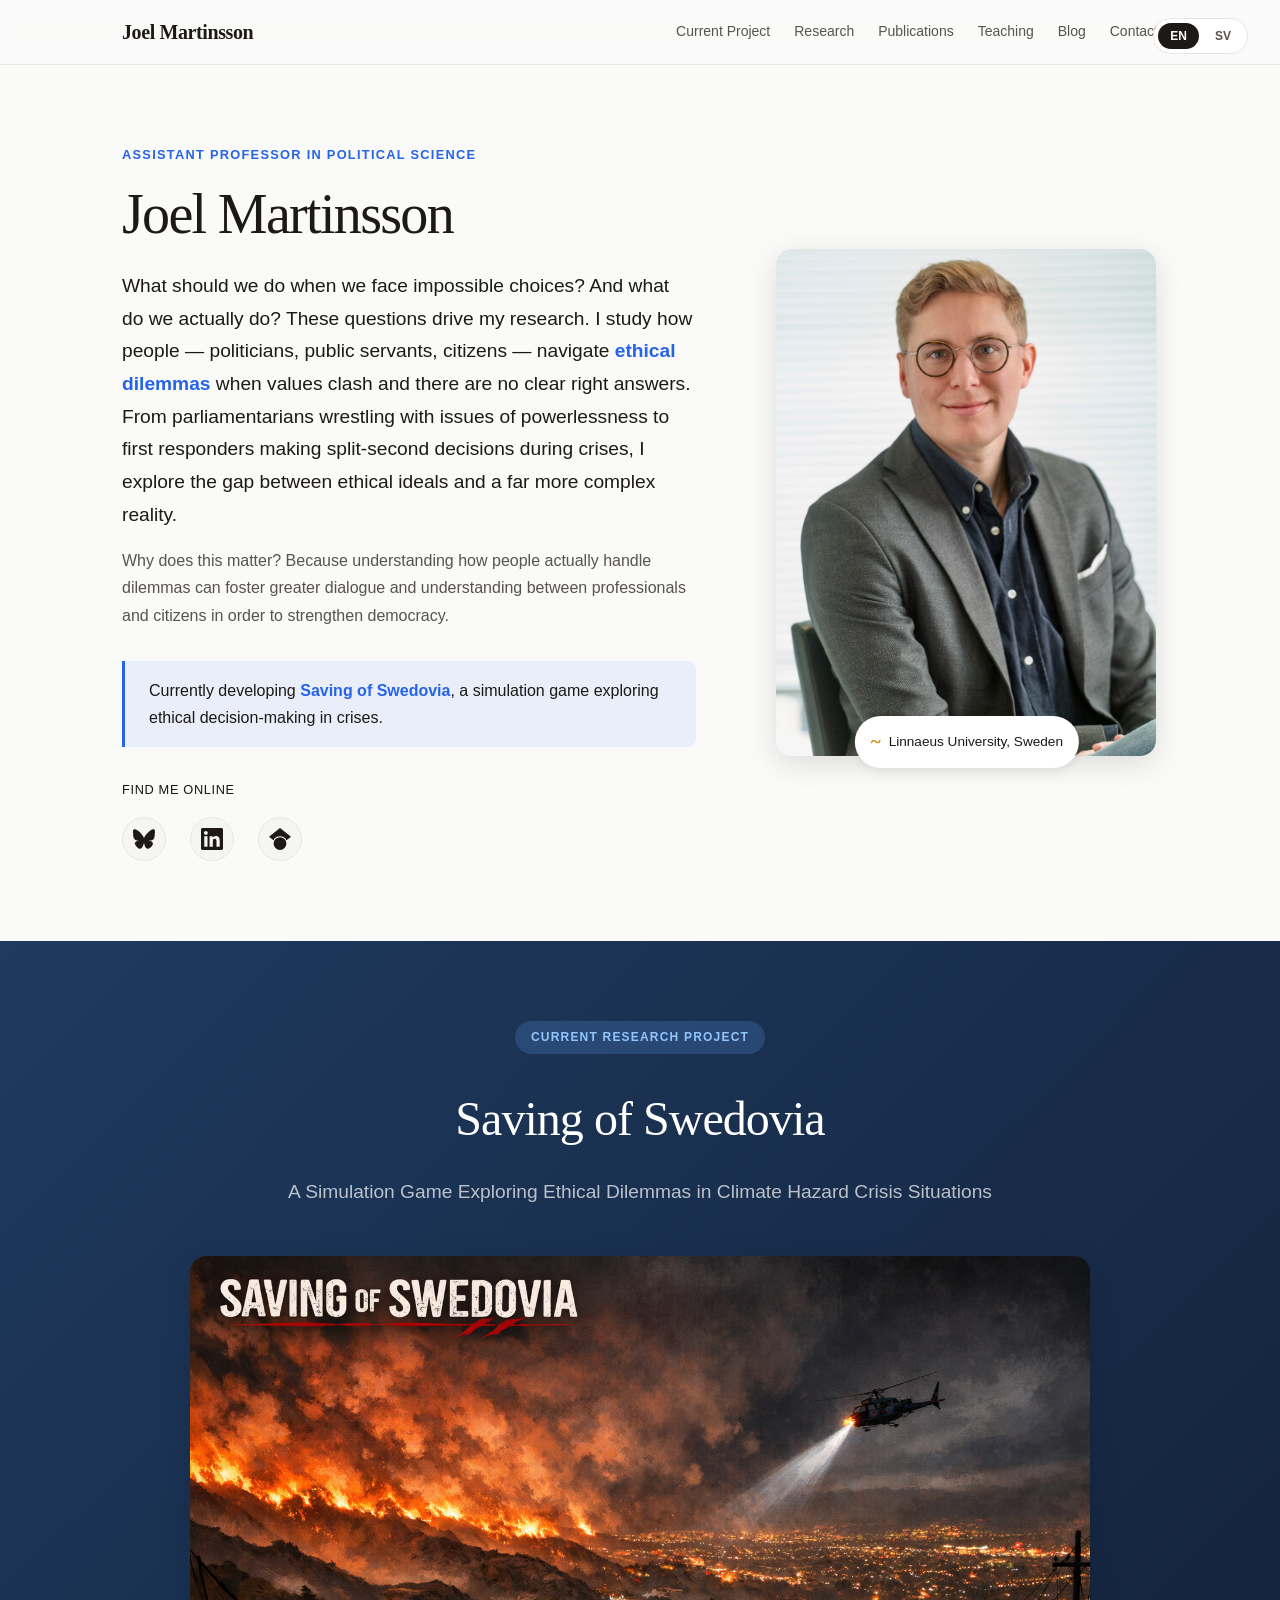
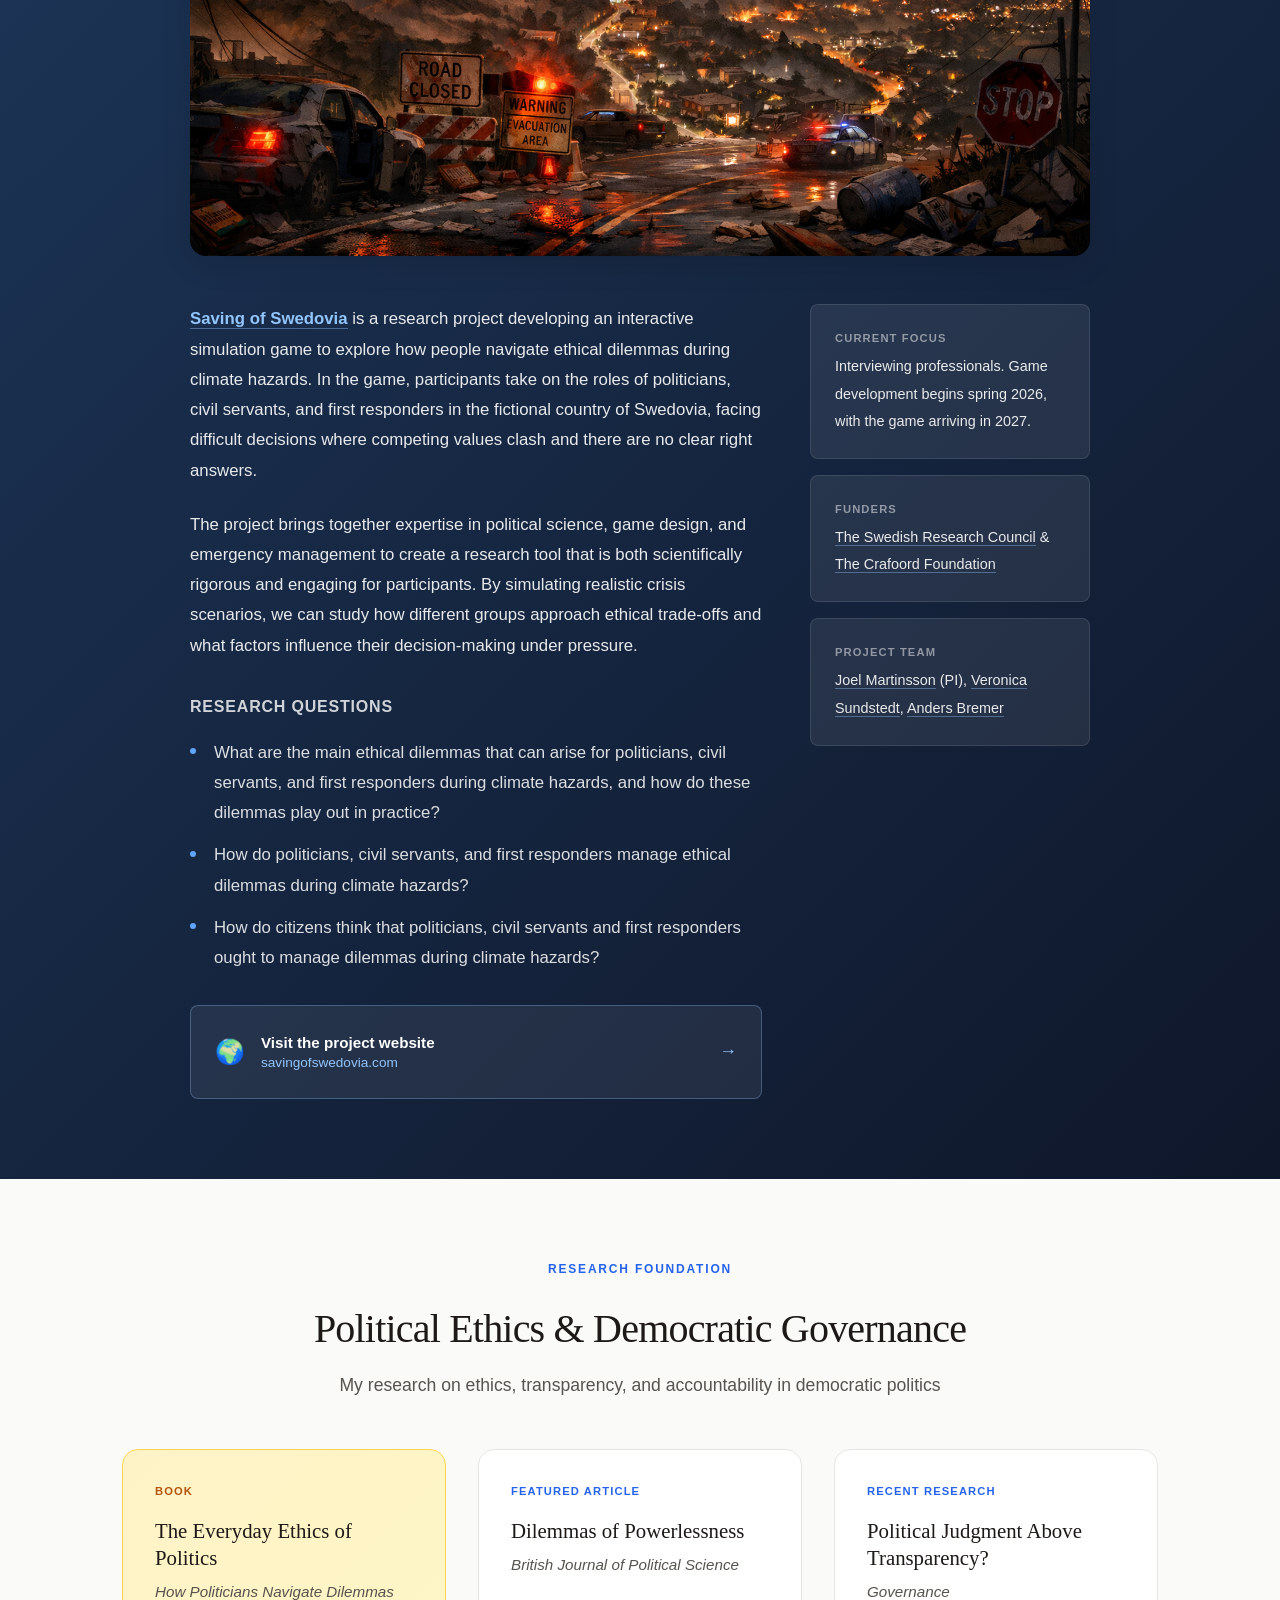
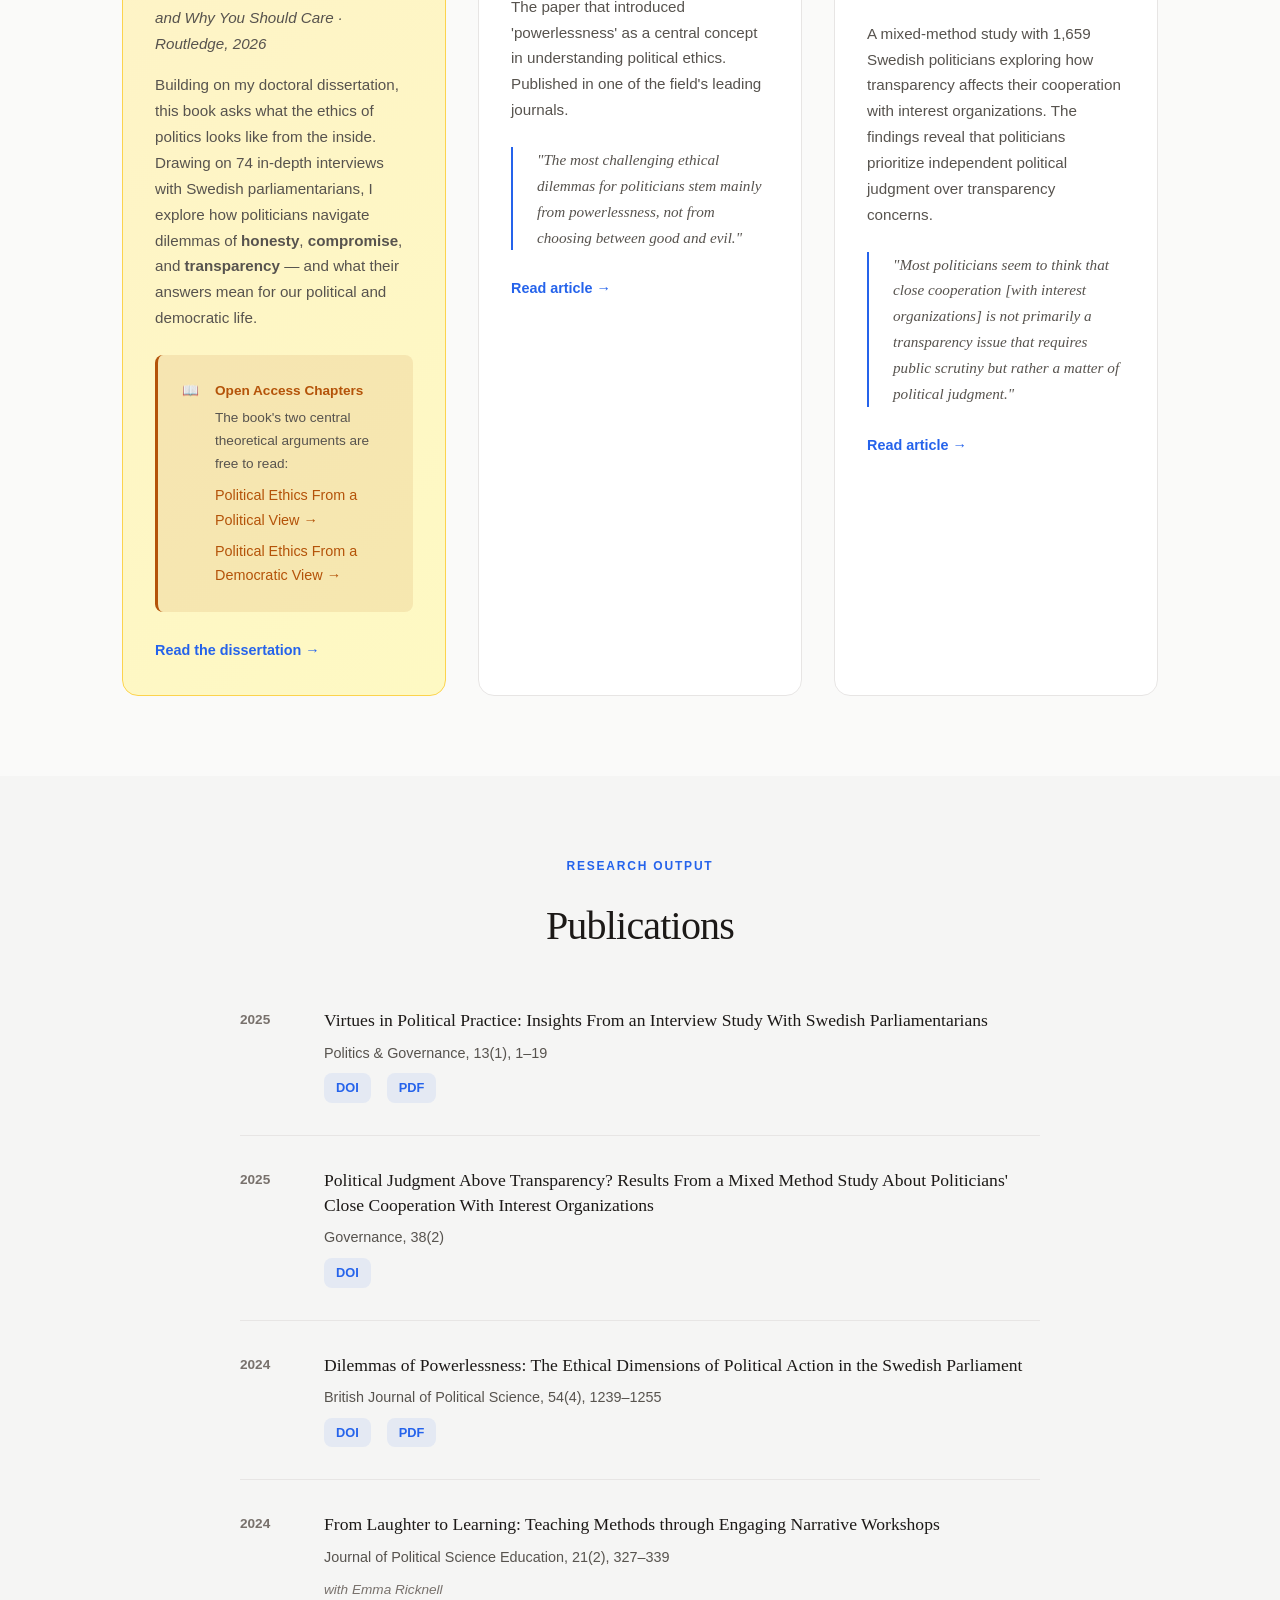
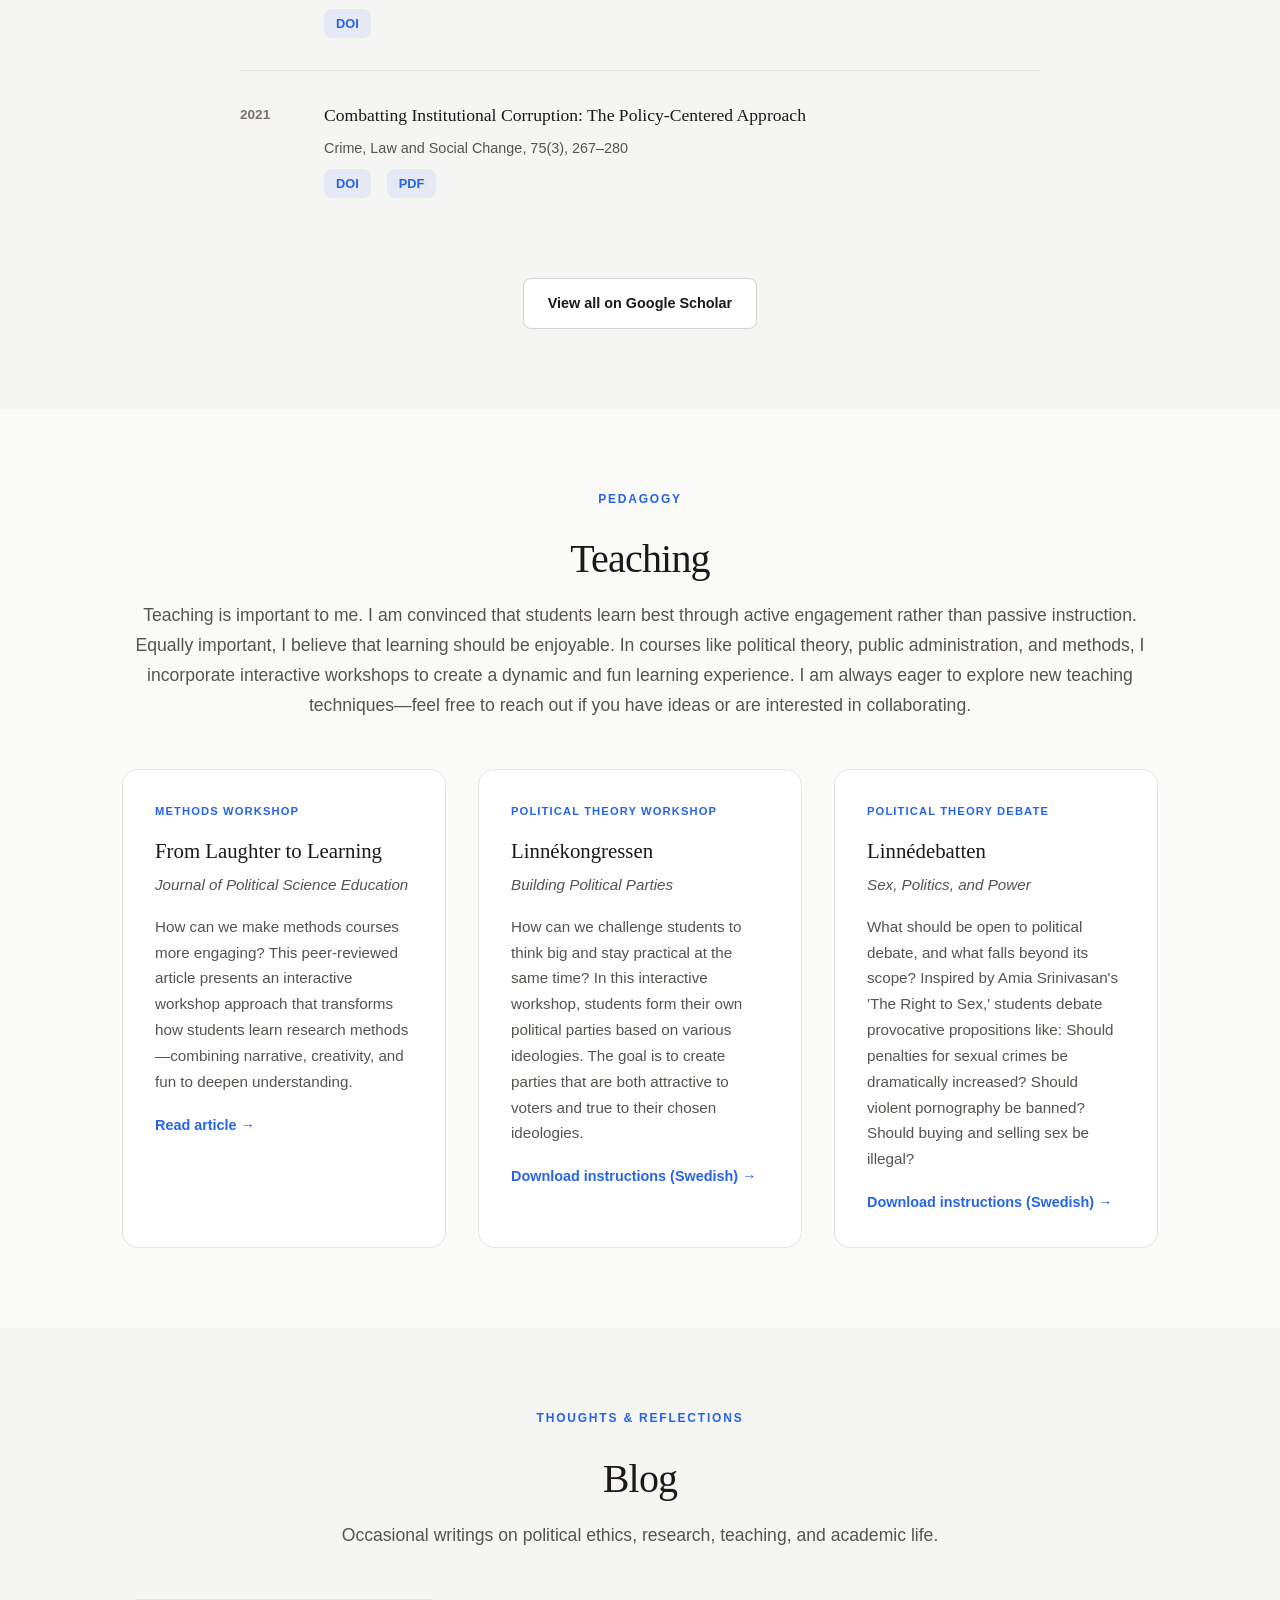
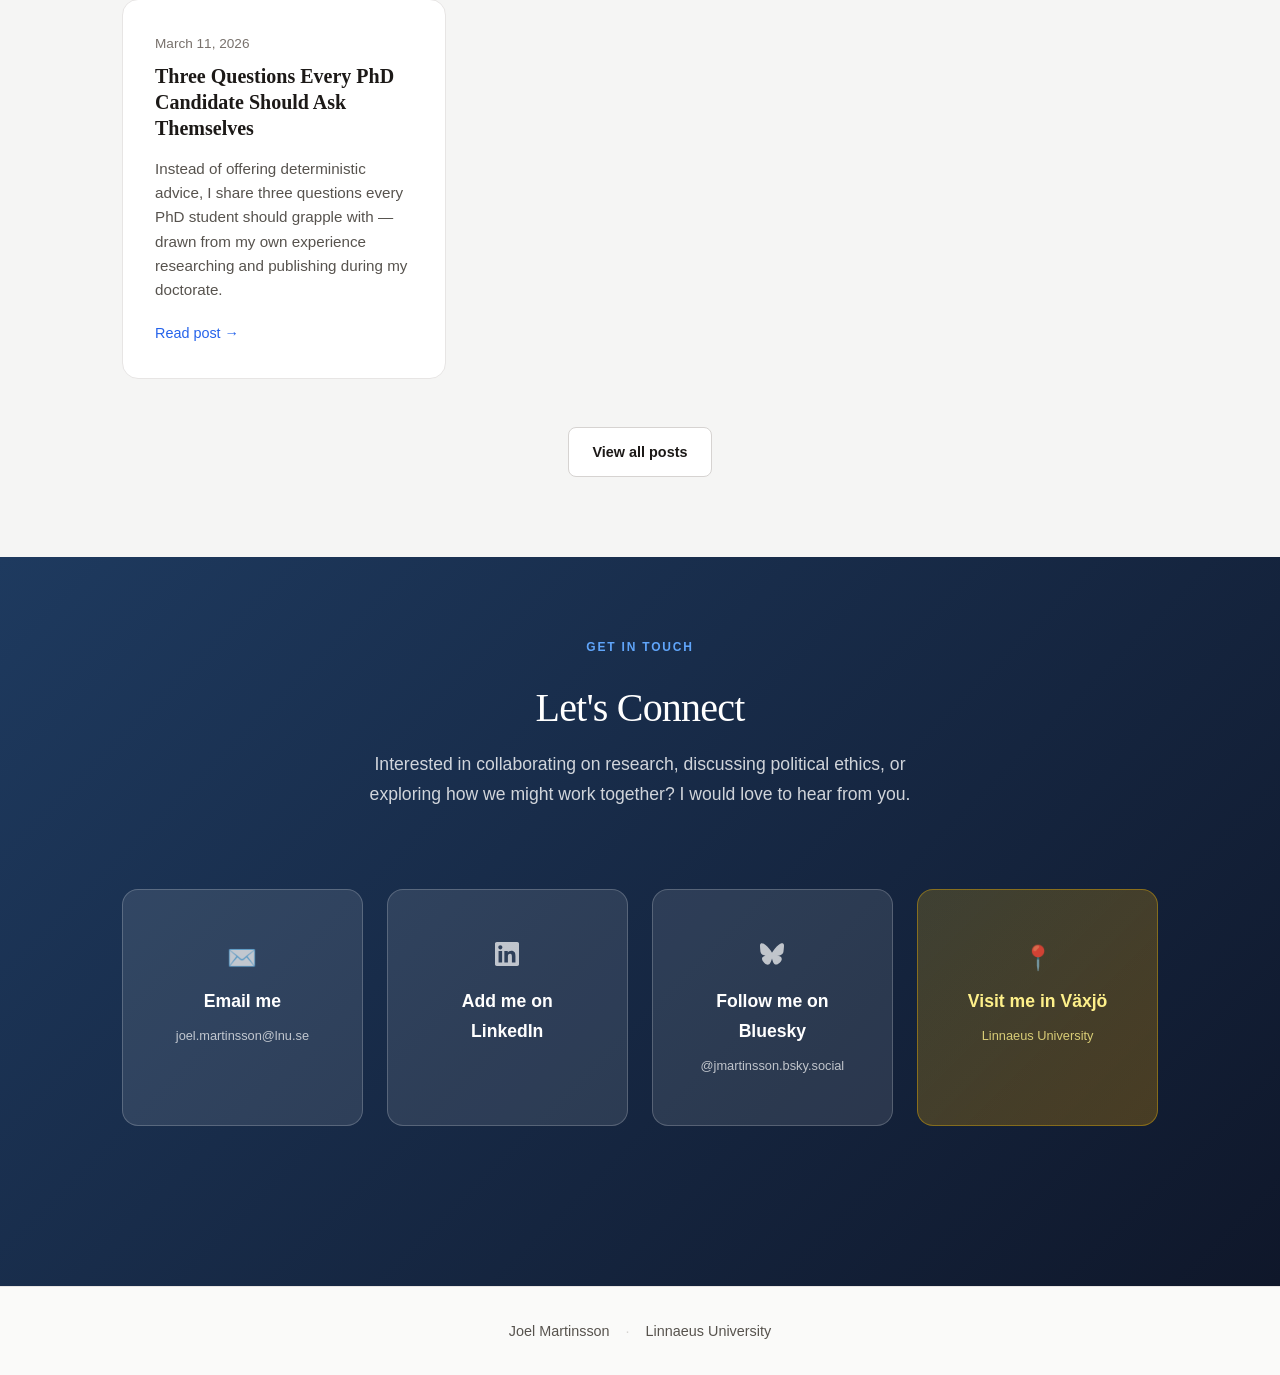
==== commit f3c931eb: "Refocus book description on honesty, compromise and transparency; name second open access chapter" ====
--- a/index.html
+++ b/index.html
@@ -186,15 +186,15 @@
                         <div class="work-type" data-en="Book" data-sv="Bok">Book</div>
                         <h3>The Everyday Ethics of Politics</h3>
                         <p class="work-subtitle" data-en="How Politicians Navigate Dilemmas and Why You Should Care · Routledge, 2026" data-sv="How Politicians Navigate Dilemmas and Why You Should Care · Routledge, 2026">How Politicians Navigate Dilemmas and Why You Should Care · Routledge, 2026</p>
-                        <p data-en="Building on my doctoral dissertation, this book asks what the ethics of politics looks like from the inside. Drawing on 74 in-depth interviews with Swedish parliamentarians, I argue that the hardest dilemmas stem not from choosing between good and evil, but from <strong>powerlessness</strong> — and develop three concepts for making sense of them: the <strong>ethical sphere</strong> in which a dilemma occurs, the <strong>optics</strong> of the action taken, and how politicians <strong>demarcate their responsibility</strong>." data-sv="Boken bygger på min avhandling och frågar hur politikens etik ser ut inifrån. Baserat på 74 djupintervjuer med svenska riksdagsledamöter argumenterar jag för att de svåraste dilemmana inte handlar om att välja mellan gott och ont, utan om <strong>maktlöshet</strong> — och utvecklar tre begrepp för att förstå dem: den <strong>etiska sfär</strong> där dilemmat uppstår, <strong>optiken</strong> kring den handling som vidtas, och hur politiker <strong>avgränsar sitt ansvar</strong>.">Building on my doctoral dissertation, this book asks what the ethics of politics looks like from the inside. Drawing on 74 in-depth interviews with Swedish parliamentarians, I argue that the hardest dilemmas stem not from choosing between good and evil, but from <strong>powerlessness</strong> — and develop three concepts for making sense of them: the <strong>ethical sphere</strong> in which a dilemma occurs, the <strong>optics</strong> of the action taken, and how politicians <strong>demarcate their responsibility</strong>.</p>
+                        <p data-en="Building on my doctoral dissertation, this book asks what the ethics of politics looks like from the inside. Drawing on 74 in-depth interviews with Swedish parliamentarians, I explore how politicians navigate dilemmas of <strong>honesty</strong>, <strong>compromise</strong>, and <strong>transparency</strong> — and what their answers mean for our political and democratic life." data-sv="Boken bygger på min avhandling och frågar hur politikens etik ser ut inifrån. Baserat på 74 djupintervjuer med svenska riksdagsledamöter utforskar jag hur politiker navigerar dilemman kring <strong>ärlighet</strong>, <strong>kompromiss</strong> och <strong>transparens</strong> — och vad deras svar betyder för vårt politiska och demokratiska liv.">Building on my doctoral dissertation, this book asks what the ethics of politics looks like from the inside. Drawing on 74 in-depth interviews with Swedish parliamentarians, I explore how politicians navigate dilemmas of <strong>honesty</strong>, <strong>compromise</strong>, and <strong>transparency</strong> — and what their answers mean for our political and democratic life.</p>
                         <div class="book-announcement">
                             <span class="book-icon">📖</span>
                             <div>
                                 <strong data-en="Open Access Chapters" data-sv="Öppet tillgängliga kapitel">Open Access Chapters</strong>
-                                <span data-en="Two of the book's most theoretically important chapters are free to read:" data-sv="Två av bokens teoretiskt viktigaste kapitel är fria att läsa:">Two of the book's most theoretically important chapters are free to read:</span>
+                                <span data-en="The book's two central theoretical arguments are free to read:" data-sv="Bokens två centrala teoretiska argument är fria att läsa:">The book's two central theoretical arguments are free to read:</span>
                                 <span class="book-links">
-                                    <a href="https://www.taylorfrancis.com/chapters/oa-mono/10.4324/9781003661498-13/political-ethics-political-view-joel-martinsson" target="_blank" data-en="Political Ethics from a Political View →" data-sv="Political Ethics from a Political View →">Political Ethics from a Political View →</a>
-                                    <a href="https://www.taylorfrancis.com/reader/download/892a16ac-7330-4228-8162-4cbc3f828408/chapter/pdf?context=ubx" target="_blank" data-en="Second open access chapter (PDF) →" data-sv="Andra öppna kapitlet (PDF) →">Second open access chapter (PDF) →</a>
+                                    <a href="https://www.taylorfrancis.com/chapters/oa-mono/10.4324/9781003661498-13/political-ethics-political-view-joel-martinsson" target="_blank" data-en="Political Ethics From a Political View →" data-sv="Political Ethics From a Political View →">Political Ethics From a Political View →</a>
+                                    <a href="https://www.taylorfrancis.com/reader/download/892a16ac-7330-4228-8162-4cbc3f828408/chapter/pdf?context=ubx" target="_blank" data-en="Political Ethics From a Democratic View →" data-sv="Political Ethics From a Democratic View →">Political Ethics From a Democratic View →</a>
                                 </span>
                             </div>
                         </div>
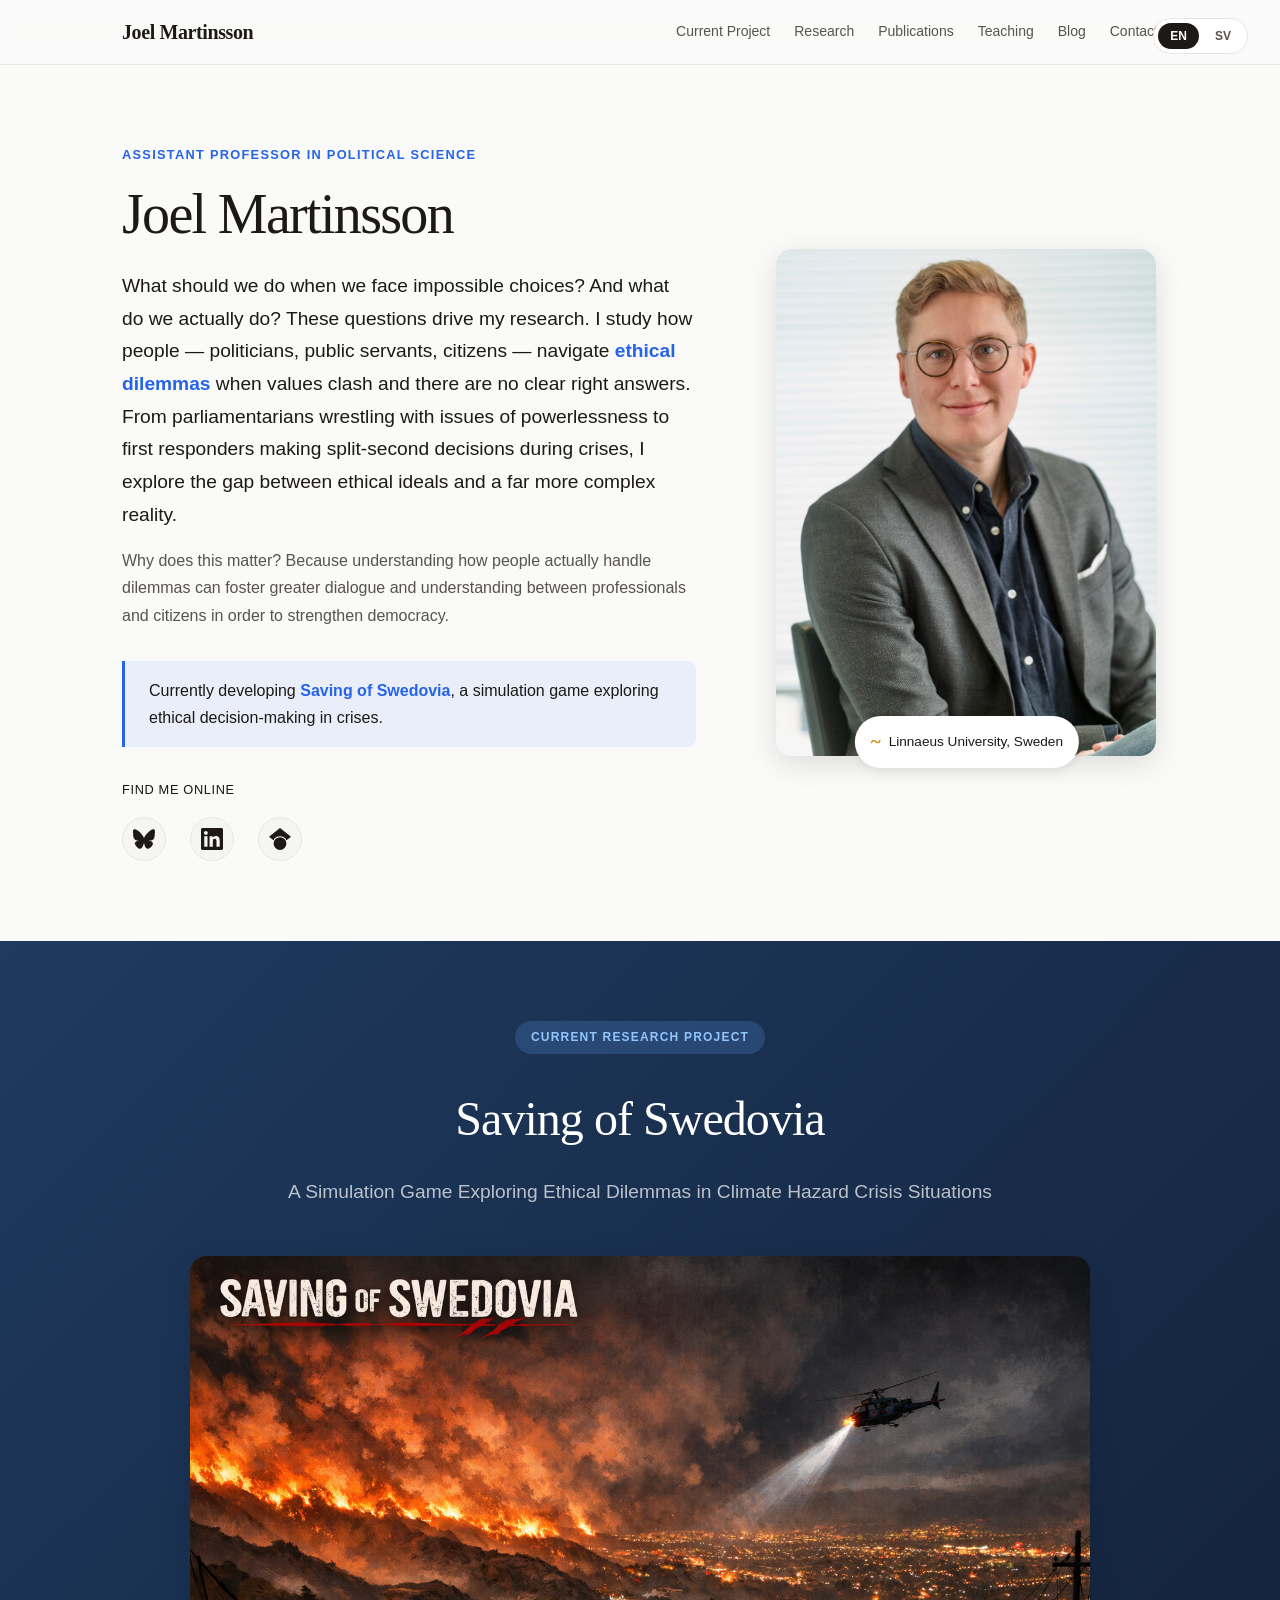
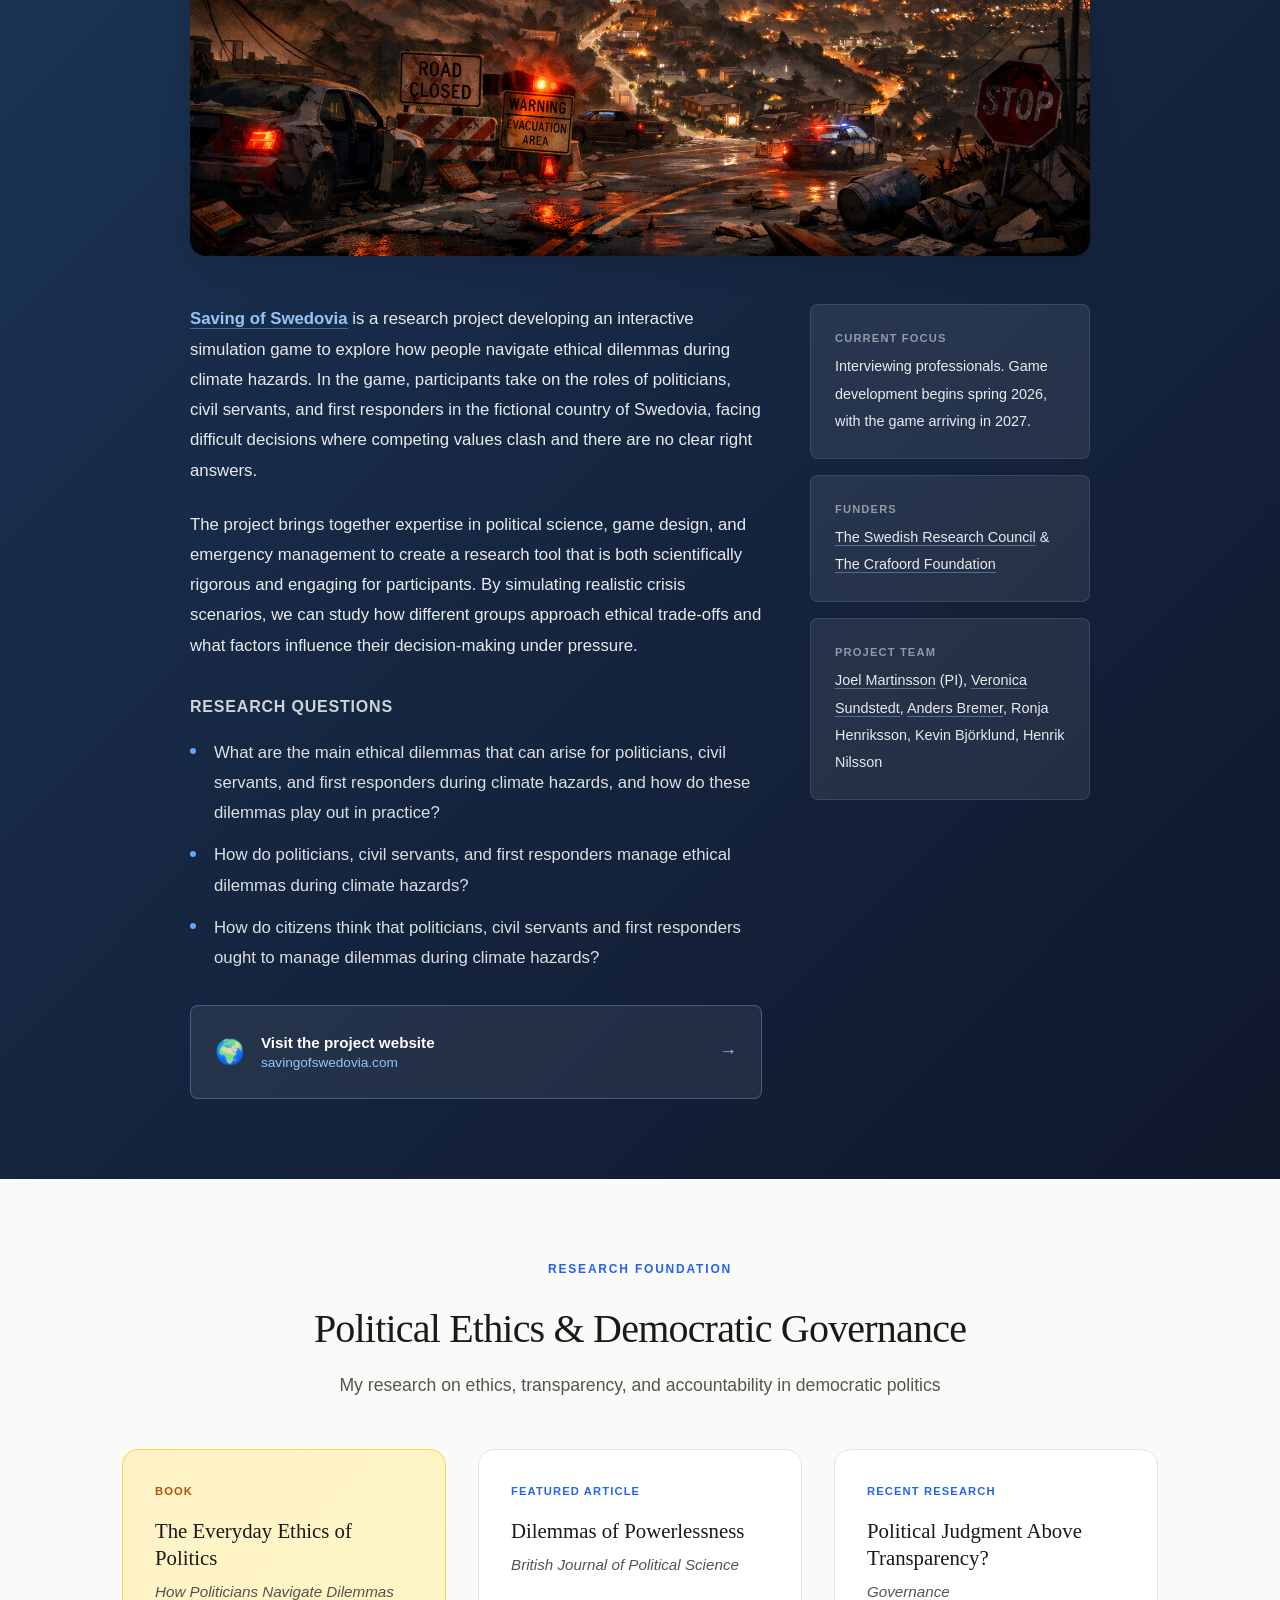
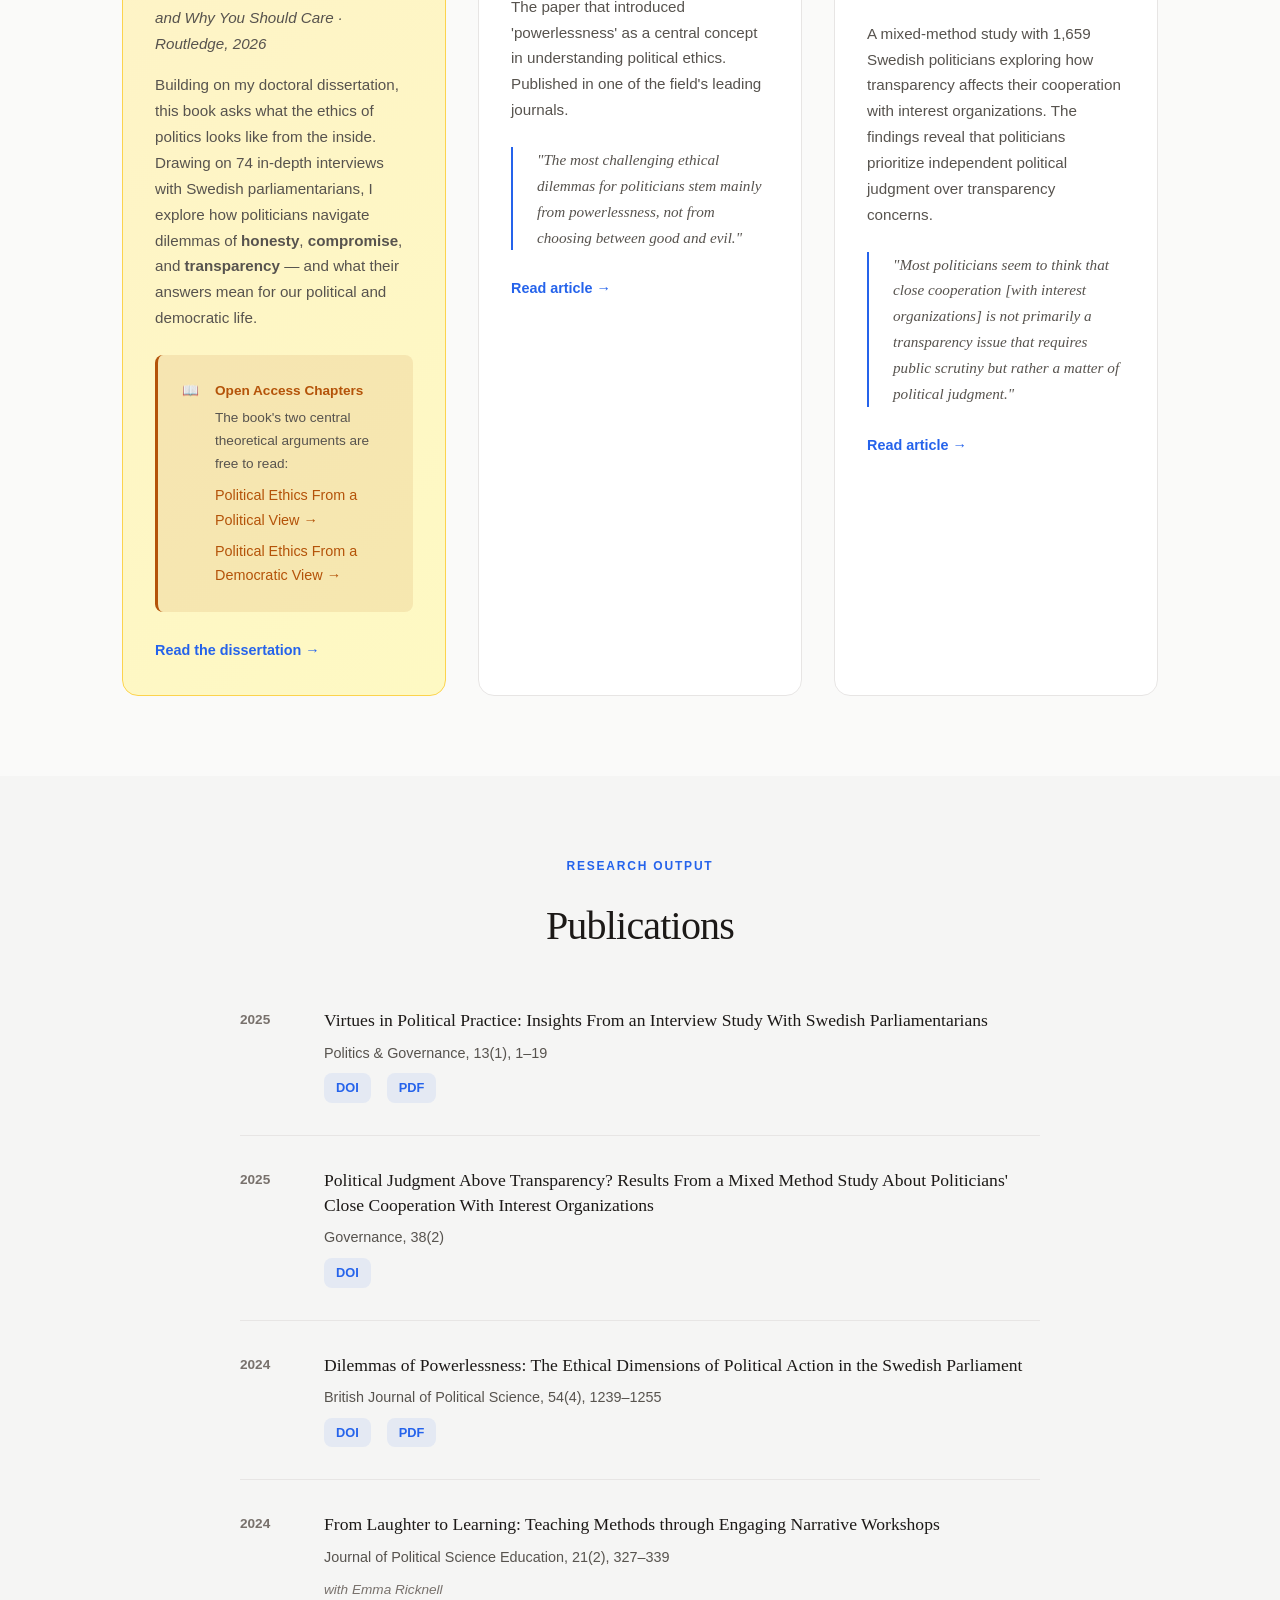
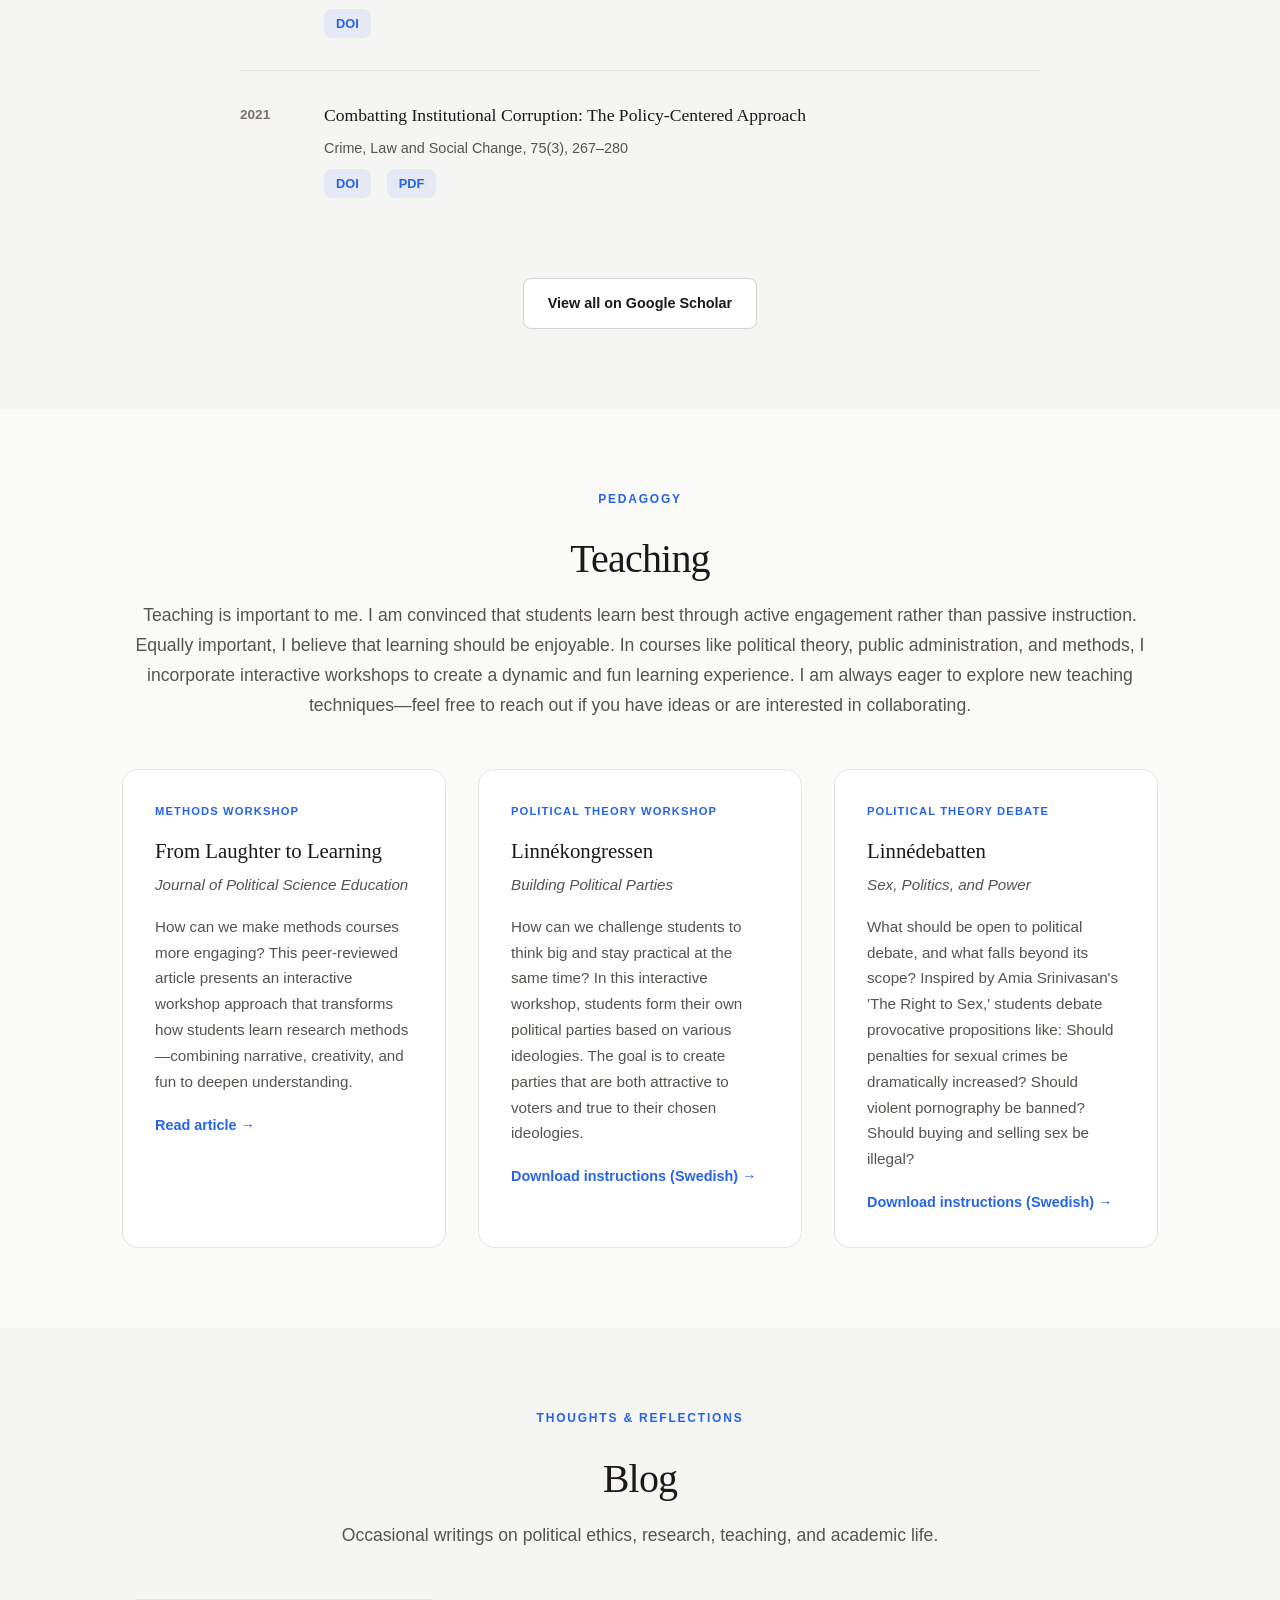
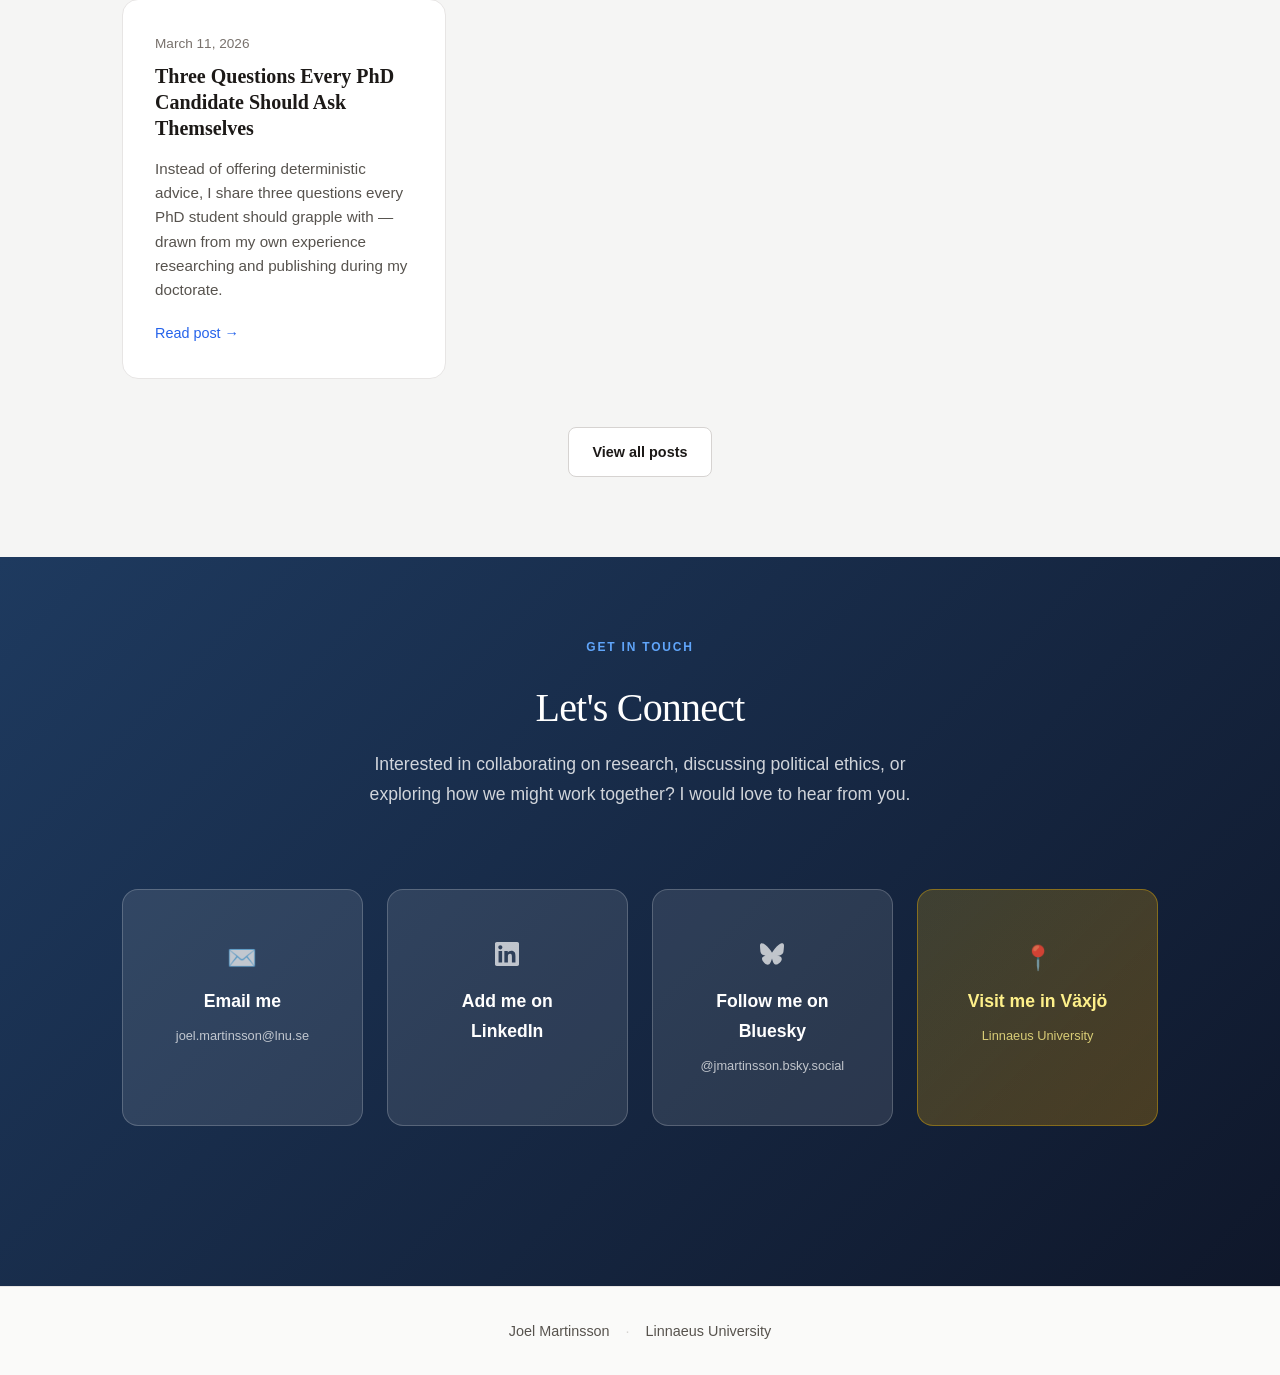
==== commit 77c1968b: "Add Ronja Henriksson, Kevin Björklund and Henrik Nilsson to project team" ====
--- a/index.html
+++ b/index.html
@@ -163,7 +163,7 @@
                             </div>
                             <div class="meta-card">
                                 <span class="meta-label" data-en="Project Team" data-sv="Projektgrupp">Project Team</span>
-                                <span class="meta-value" data-en="<a href='https://lnu.se/en/staff/joel.martinsson/' target='_blank'>Joel Martinsson</a> (PI), <a href='https://www.bth.se/english/staff-landing-page/veronica-sundstedt/' target='_blank'>Veronica Sundstedt</a>, <a href='https://lnu.se/personal/anders.bremer/' target='_blank'>Anders Bremer</a>" data-sv="<a href='https://lnu.se/personal/joel.martinsson/' target='_blank'>Joel Martinsson</a> (projektledare), <a href='https://www.bth.se/english/staff-landing-page/veronica-sundstedt/' target='_blank'>Veronica Sundstedt</a>, <a href='https://lnu.se/personal/anders.bremer/' target='_blank'>Anders Bremer</a>"><a href="https://lnu.se/en/staff/joel.martinsson/" target="_blank">Joel Martinsson</a> (PI), <a href="https://www.bth.se/english/staff-landing-page/veronica-sundstedt/" target="_blank">Veronica Sundstedt</a>, <a href="https://lnu.se/personal/anders.bremer/" target="_blank">Anders Bremer</a></span>
+                                <span class="meta-value" data-en="<a href='https://lnu.se/en/staff/joel.martinsson/' target='_blank'>Joel Martinsson</a> (PI), <a href='https://www.bth.se/english/staff-landing-page/veronica-sundstedt/' target='_blank'>Veronica Sundstedt</a>, <a href='https://lnu.se/personal/anders.bremer/' target='_blank'>Anders Bremer</a>, Ronja Henriksson, Kevin Björklund, Henrik Nilsson" data-sv="<a href='https://lnu.se/personal/joel.martinsson/' target='_blank'>Joel Martinsson</a> (projektledare), <a href='https://www.bth.se/english/staff-landing-page/veronica-sundstedt/' target='_blank'>Veronica Sundstedt</a>, <a href='https://lnu.se/personal/anders.bremer/' target='_blank'>Anders Bremer</a>, Ronja Henriksson, Kevin Björklund, Henrik Nilsson"><a href="https://lnu.se/en/staff/joel.martinsson/" target="_blank">Joel Martinsson</a> (PI), <a href="https://www.bth.se/english/staff-landing-page/veronica-sundstedt/" target="_blank">Veronica Sundstedt</a>, <a href="https://lnu.se/personal/anders.bremer/" target="_blank">Anders Bremer</a>, Ronja Henriksson, Kevin Björklund, Henrik Nilsson</span>
                             </div>
                         </div>
                     </div>
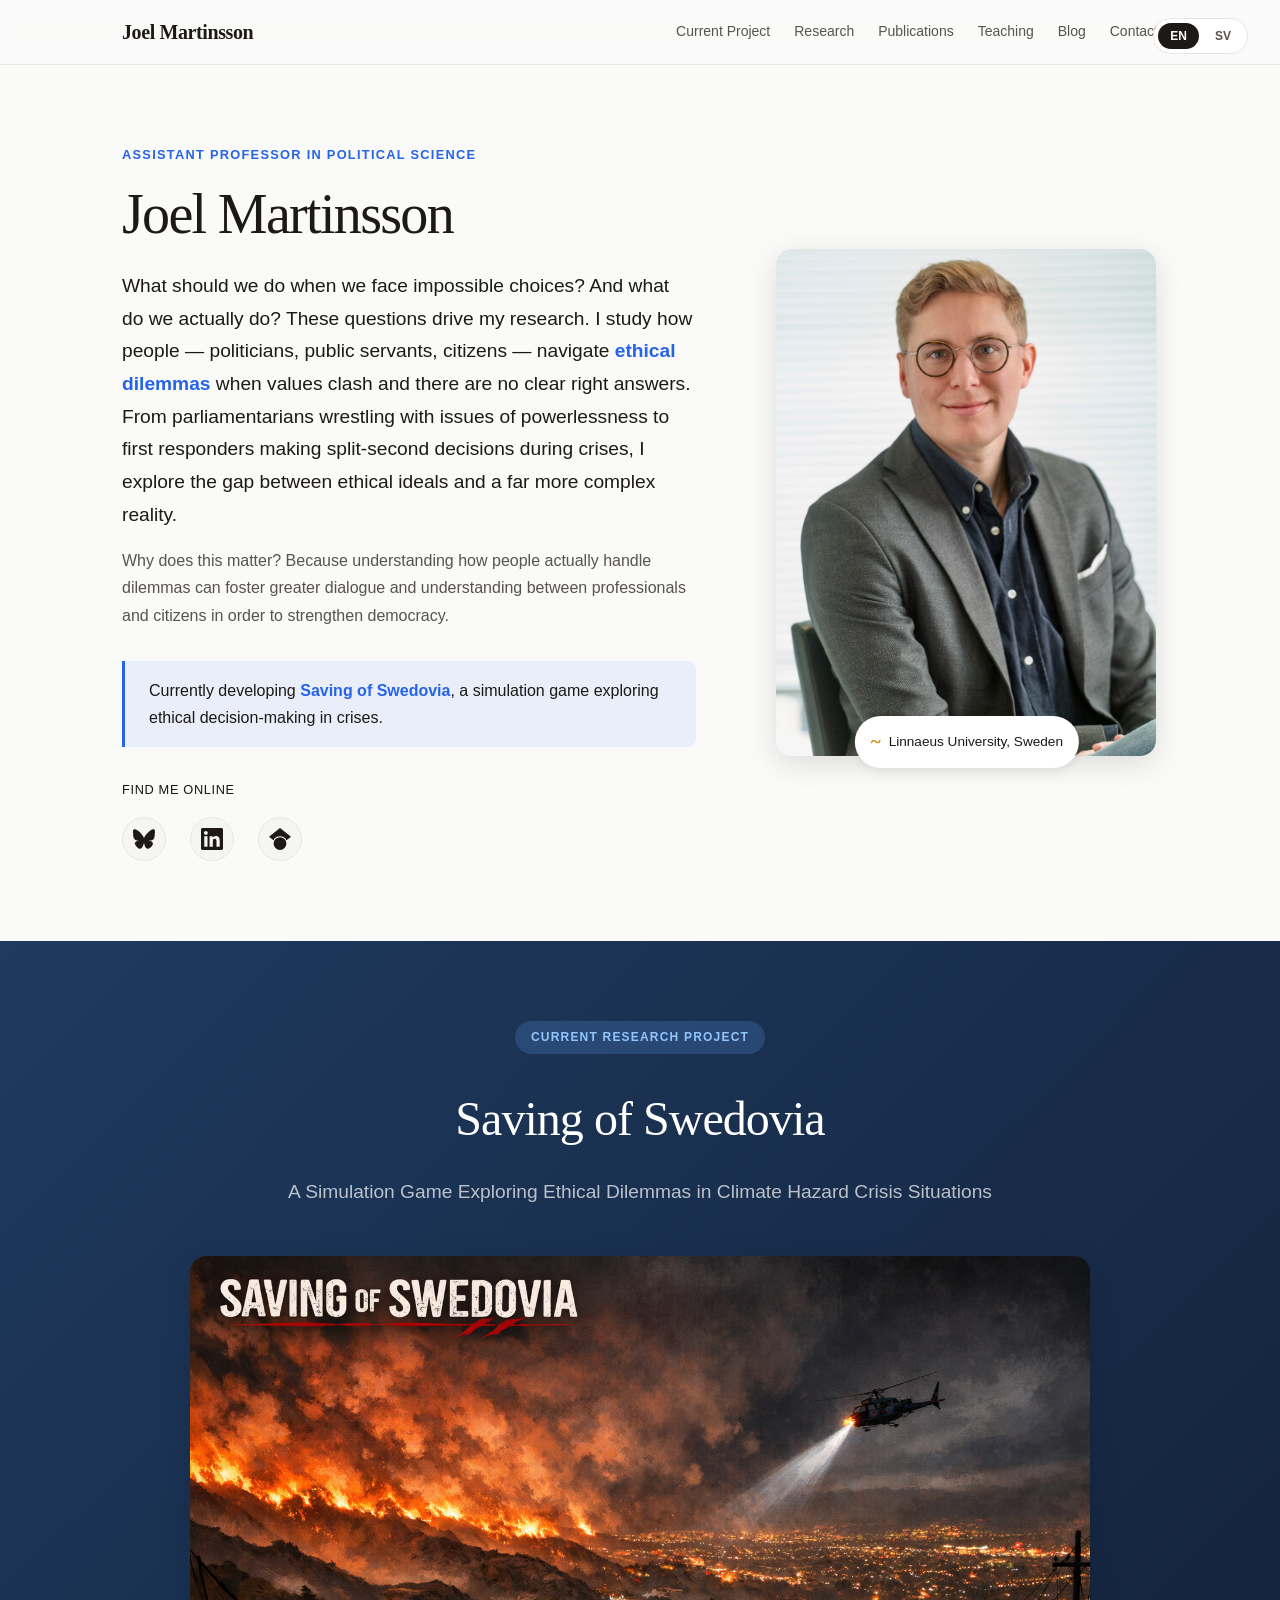
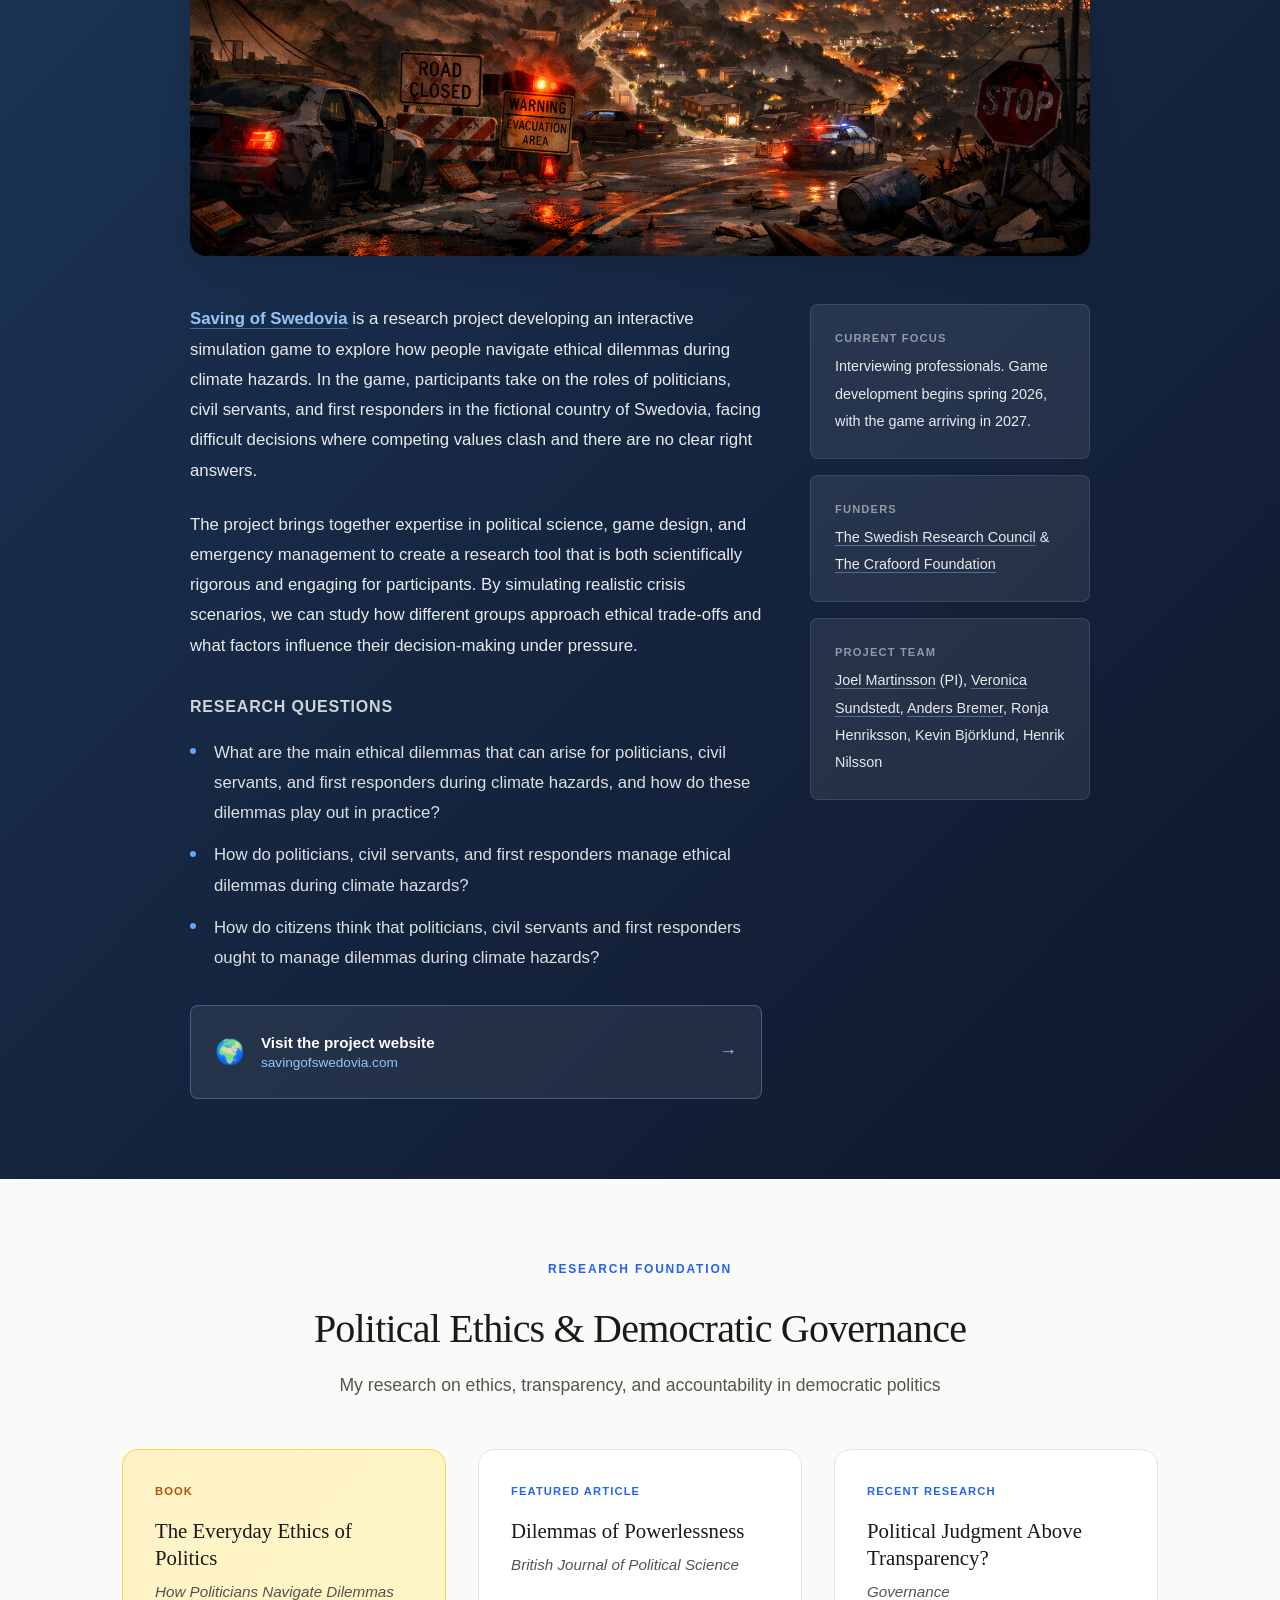
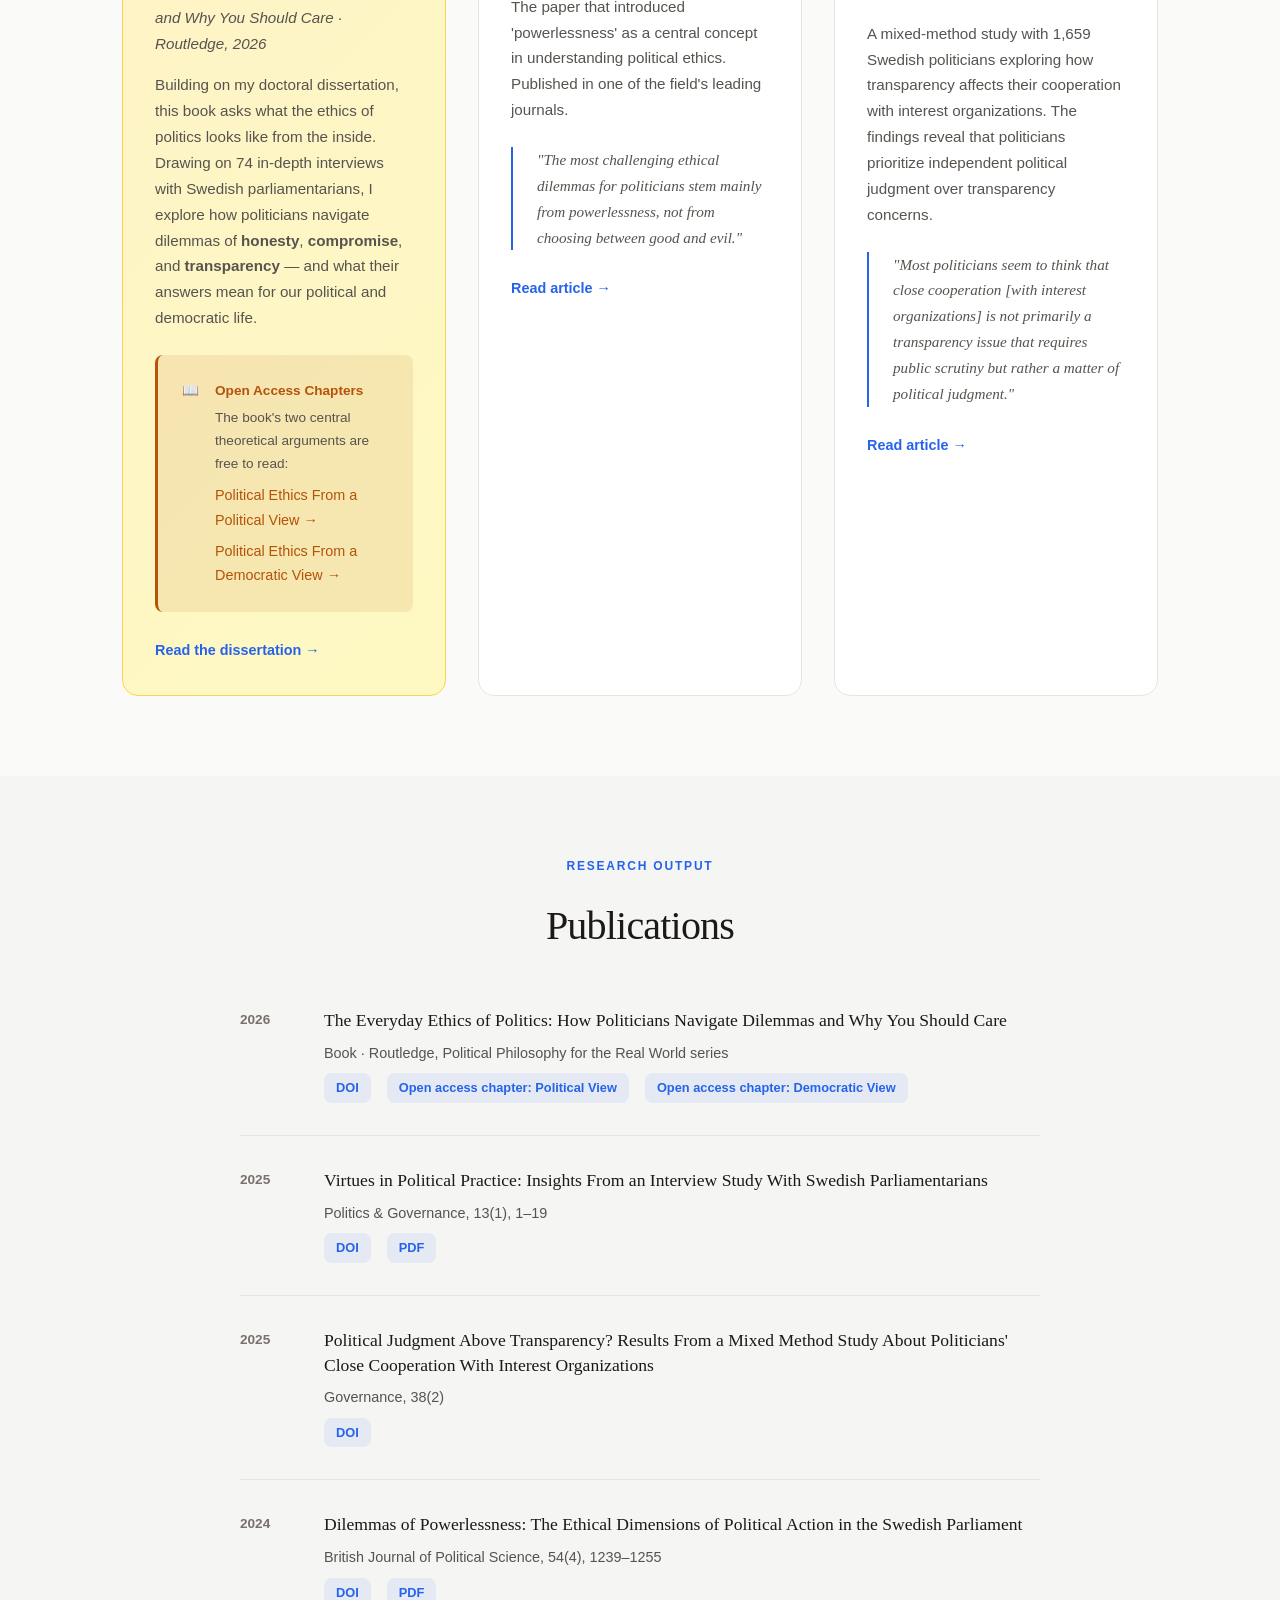
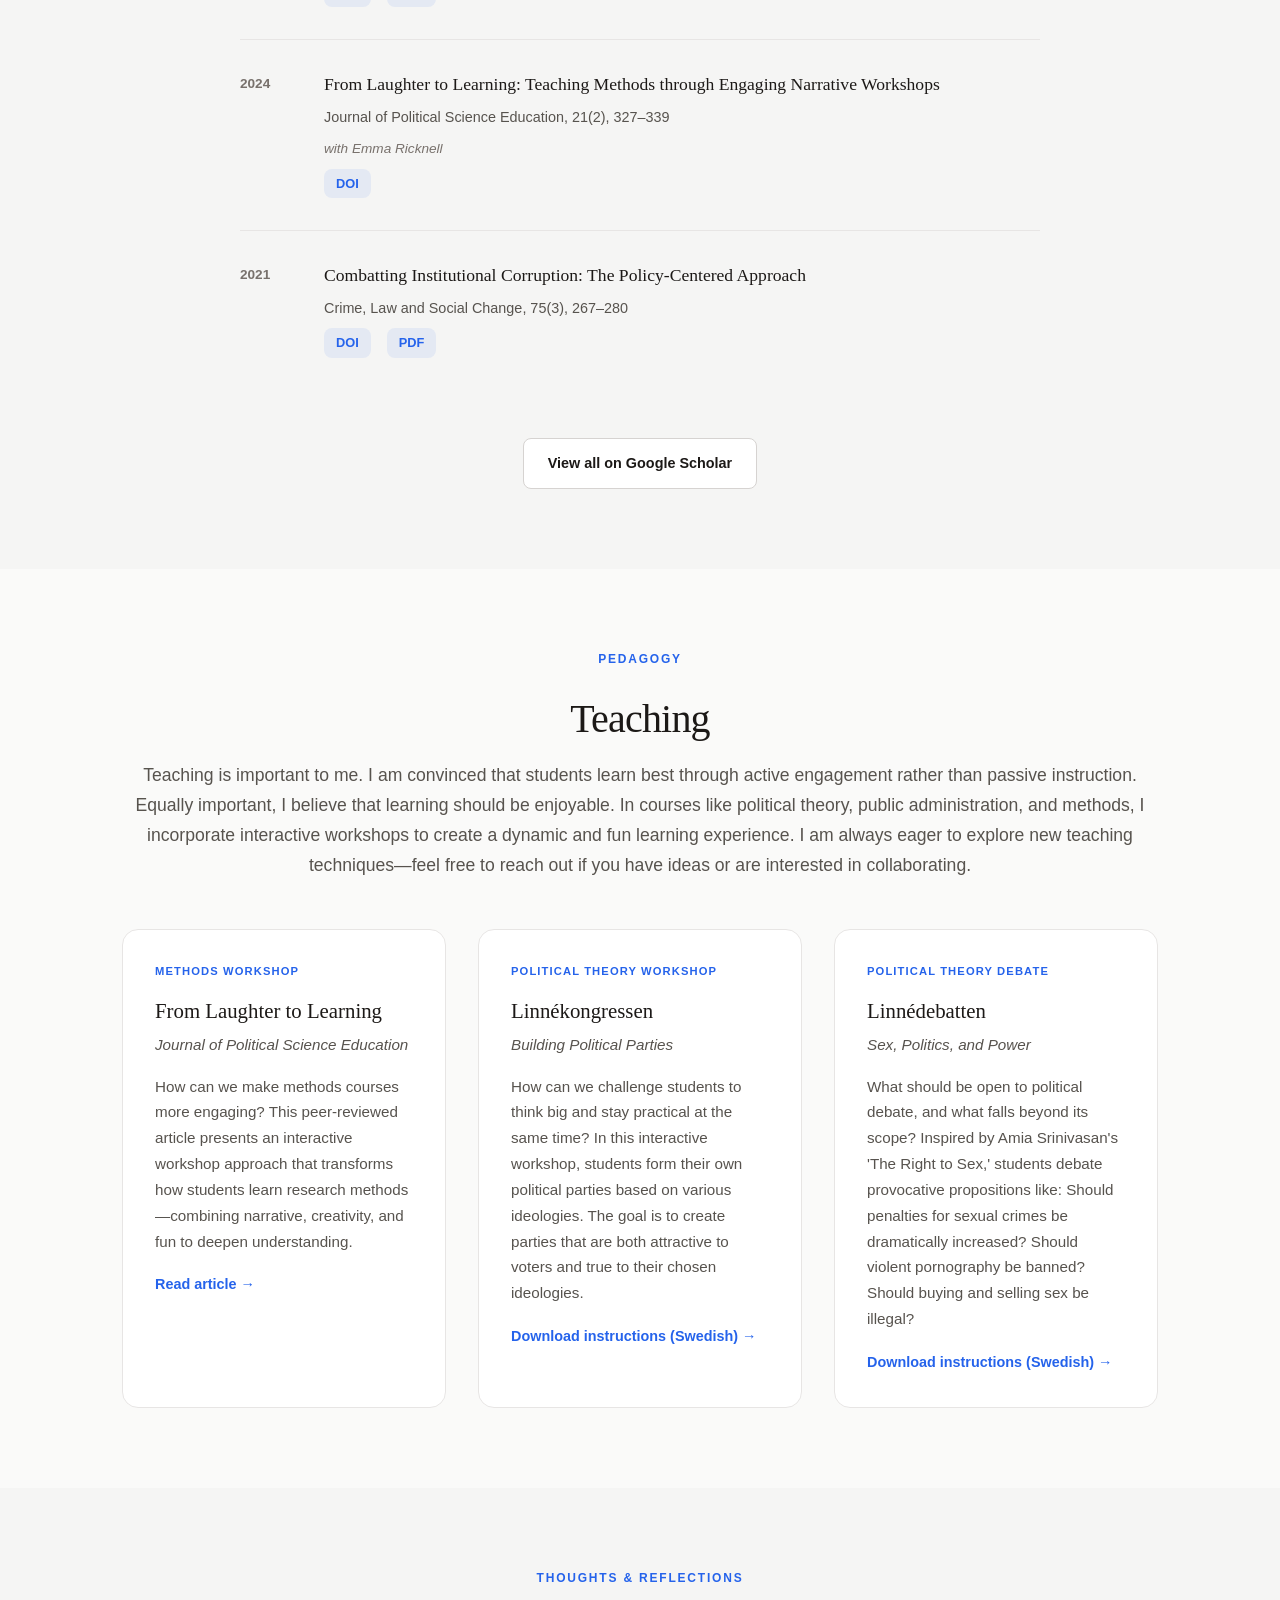
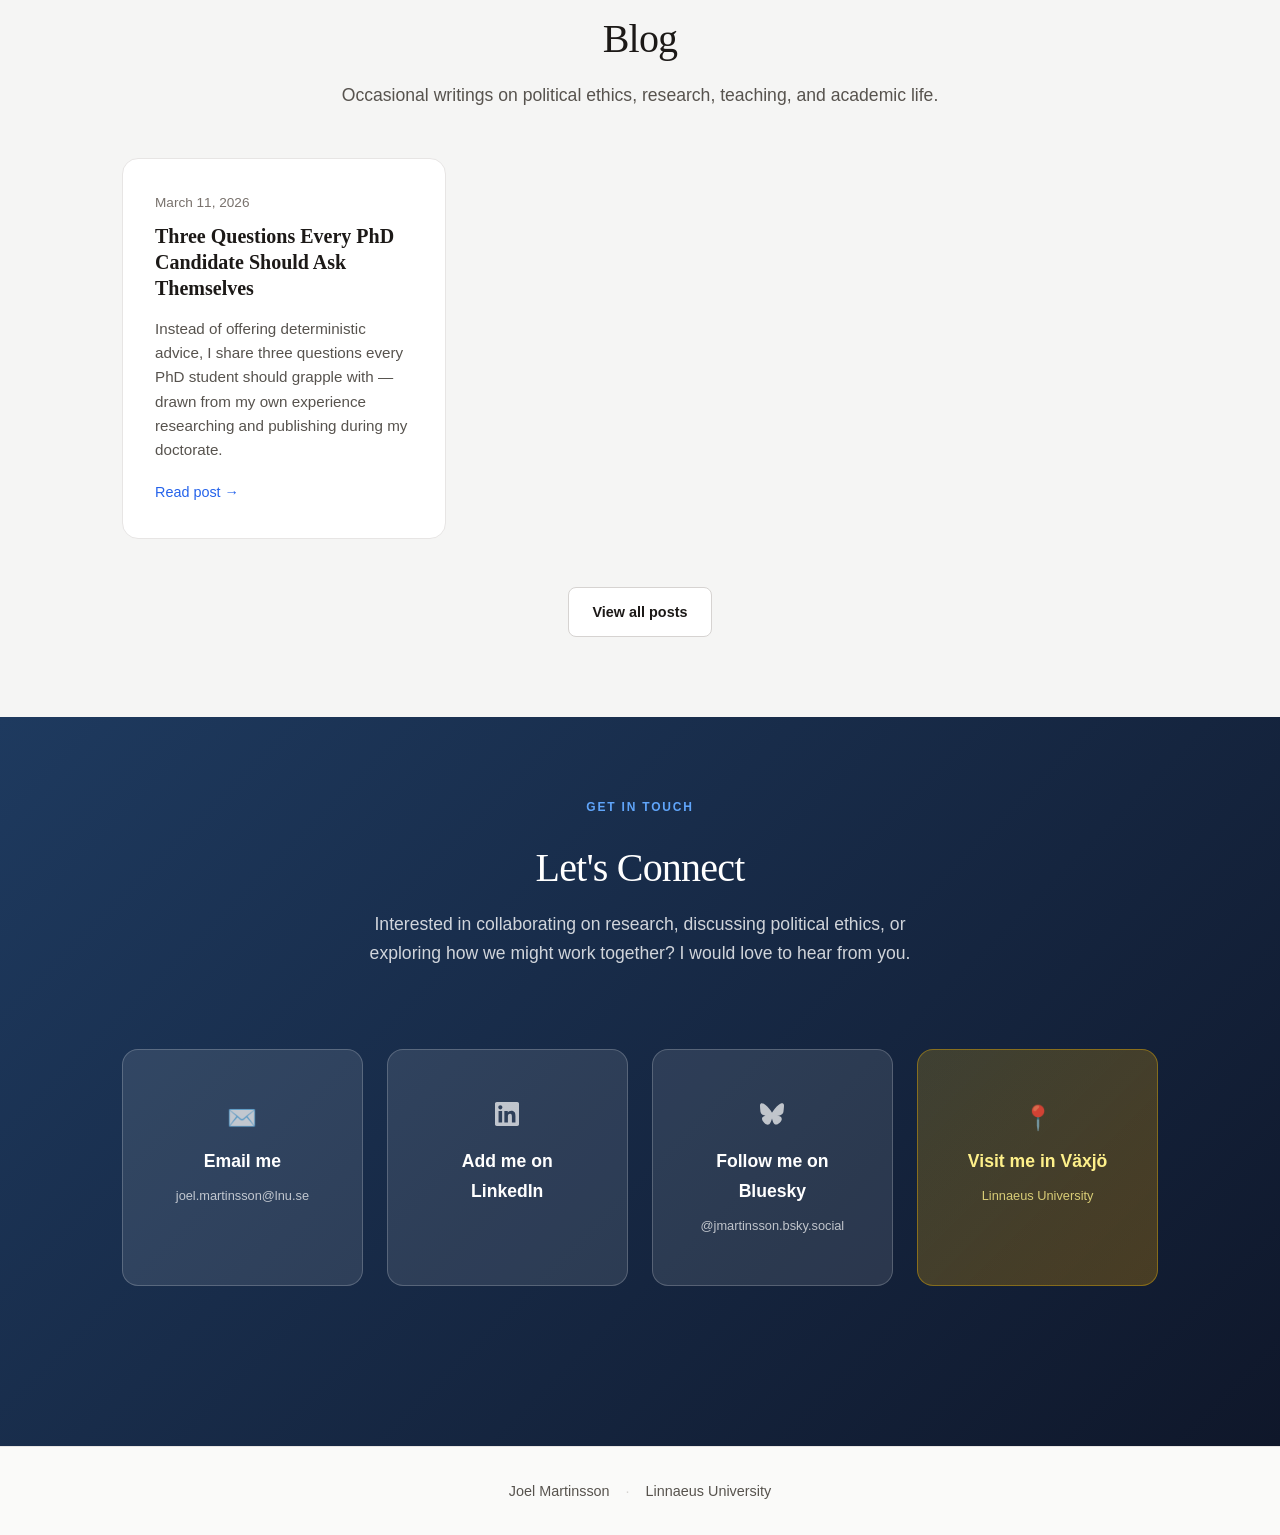
==== commit a03d1c42: "Add book to publications list List The Everyday Ethics of Politics (Routledge, 2026) as the most rec" ====
--- a/index.html
+++ b/index.html
@@ -234,6 +234,19 @@
 
                 <div class="publications-list">
                     <article class="pub-item">
+                        <div class="pub-year">2026</div>
+                        <div class="pub-content">
+                            <h3><a href="https://doi.org/10.4324/9781003661498" target="_blank">The Everyday Ethics of Politics: How Politicians Navigate Dilemmas and Why You Should Care</a></h3>
+                            <p class="pub-venue" data-en="Book · Routledge, Political Philosophy for the Real World series" data-sv="Bok · Routledge, serien Political Philosophy for the Real World">Book · Routledge, Political Philosophy for the Real World series</p>
+                            <div class="pub-links">
+                                <a href="https://doi.org/10.4324/9781003661498" target="_blank">DOI</a>
+                                <a href="https://www.taylorfrancis.com/chapters/oa-mono/10.4324/9781003661498-13/political-ethics-political-view-joel-martinsson" target="_blank" data-en="Open access chapter: Political View" data-sv="Öppet kapitel: Political View">Open access chapter: Political View</a>
+                                <a href="https://www.taylorfrancis.com/reader/download/892a16ac-7330-4228-8162-4cbc3f828408/chapter/pdf?context=ubx" target="_blank" data-en="Open access chapter: Democratic View" data-sv="Öppet kapitel: Democratic View">Open access chapter: Democratic View</a>
+                            </div>
+                        </div>
+                    </article>
+
+                    <article class="pub-item">
                         <div class="pub-year">2025</div>
                         <div class="pub-content">
                             <h3><a href="https://www.cogitatiopress.com/politicsandgovernance/article/view/9326" target="_blank">Virtues in Political Practice: Insights From an Interview Study With Swedish Parliamentarians</a></h3>
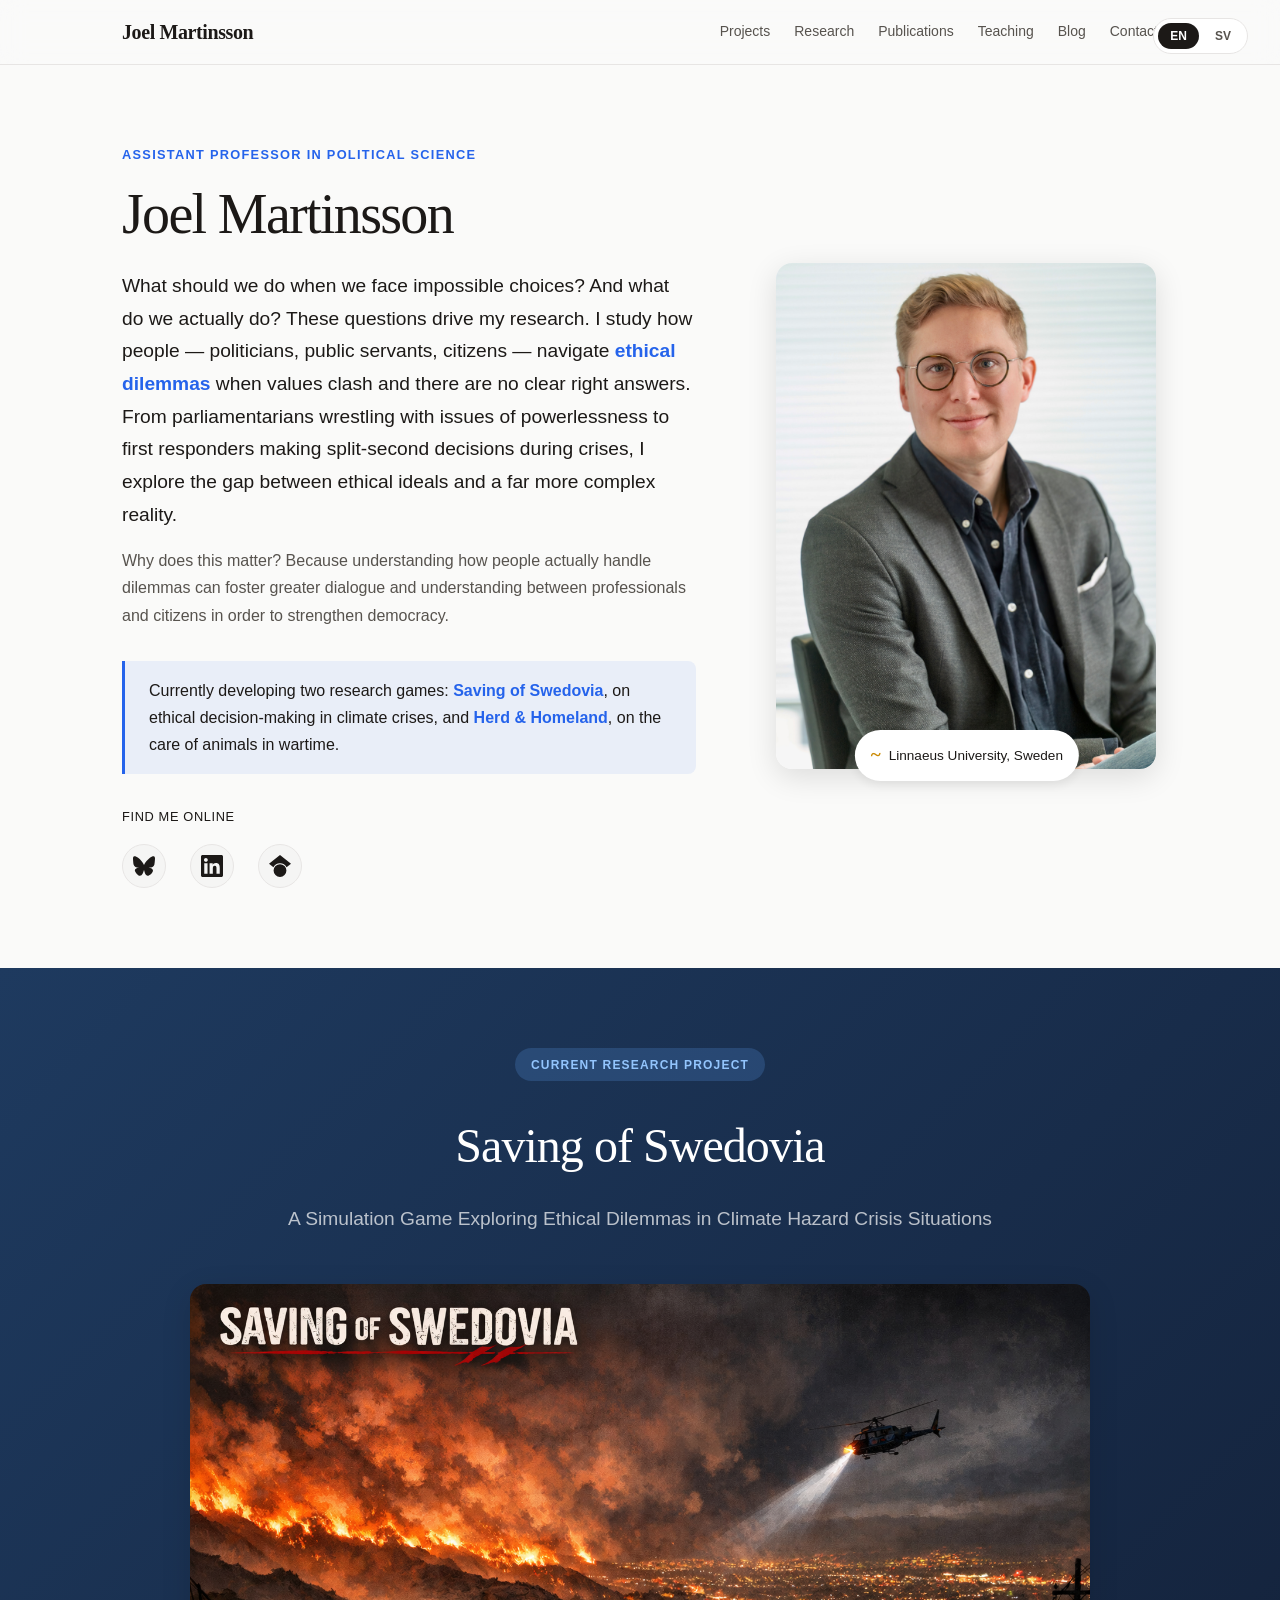
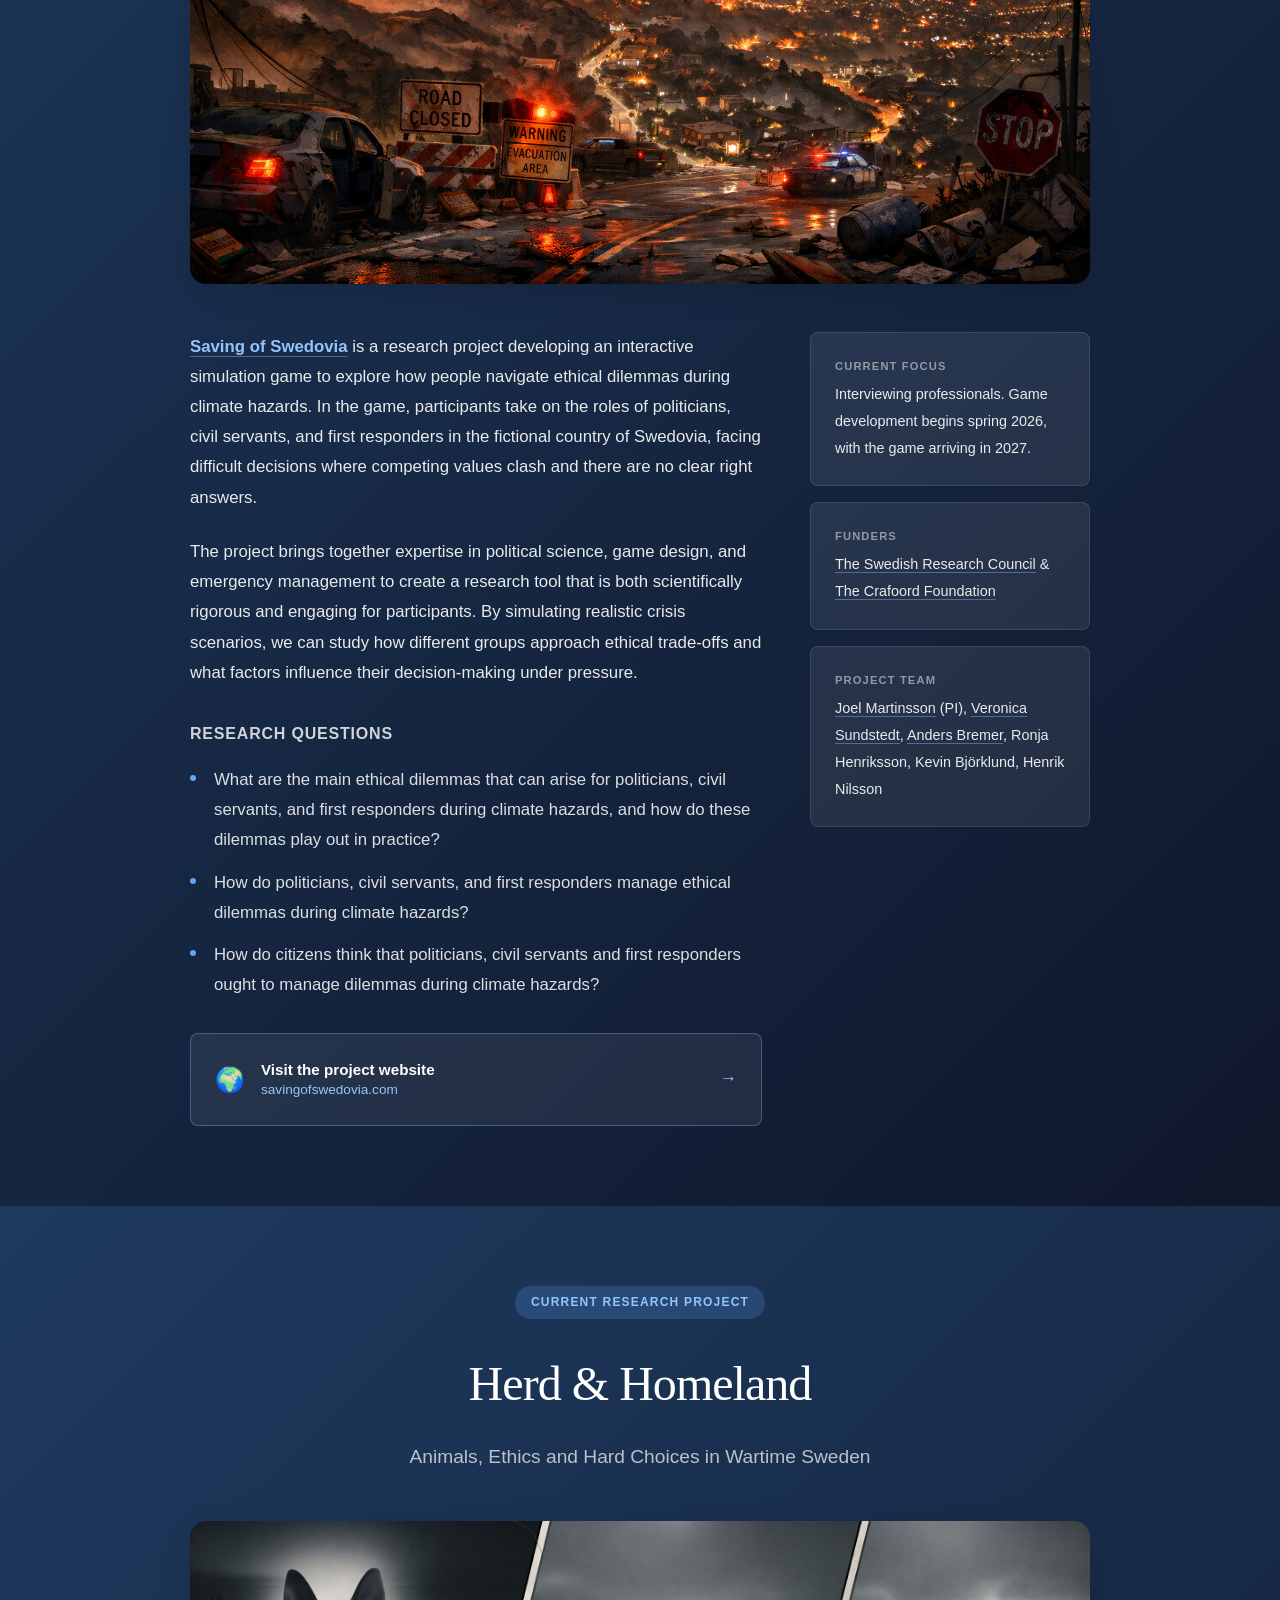
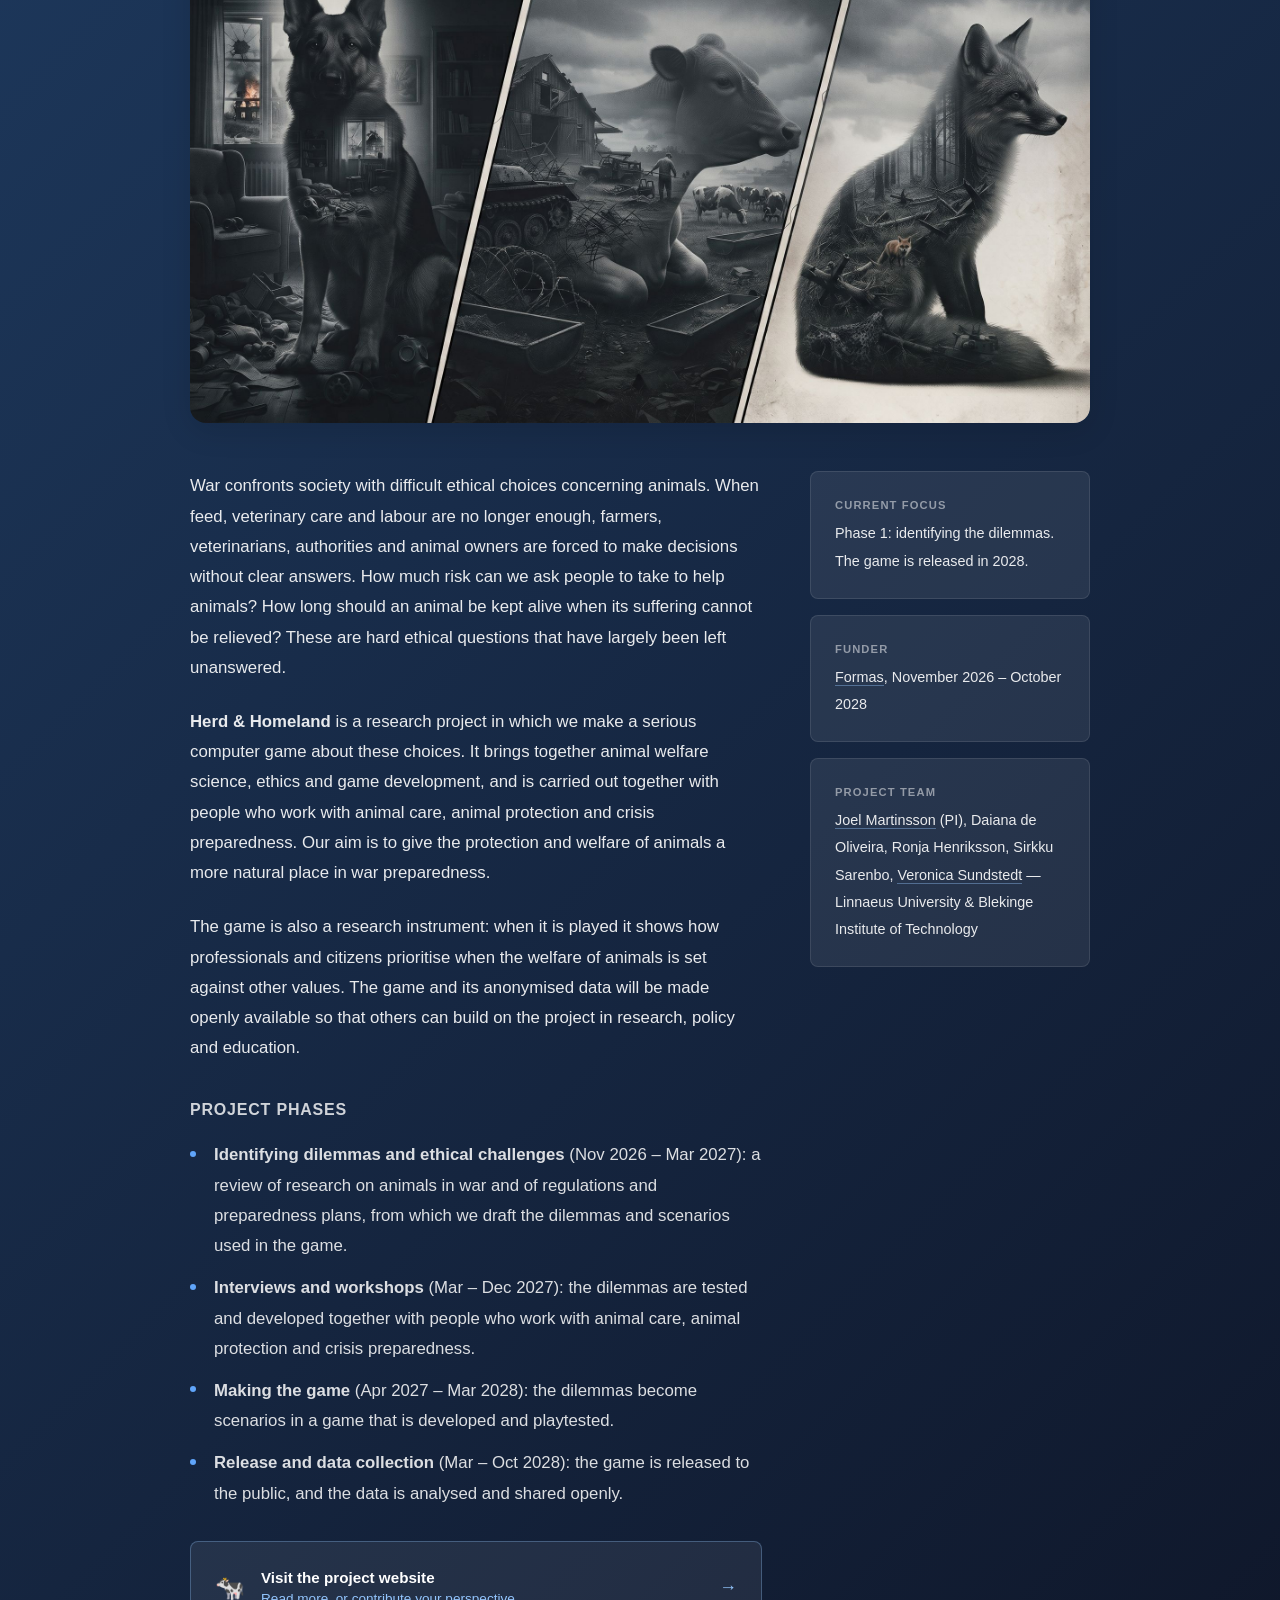
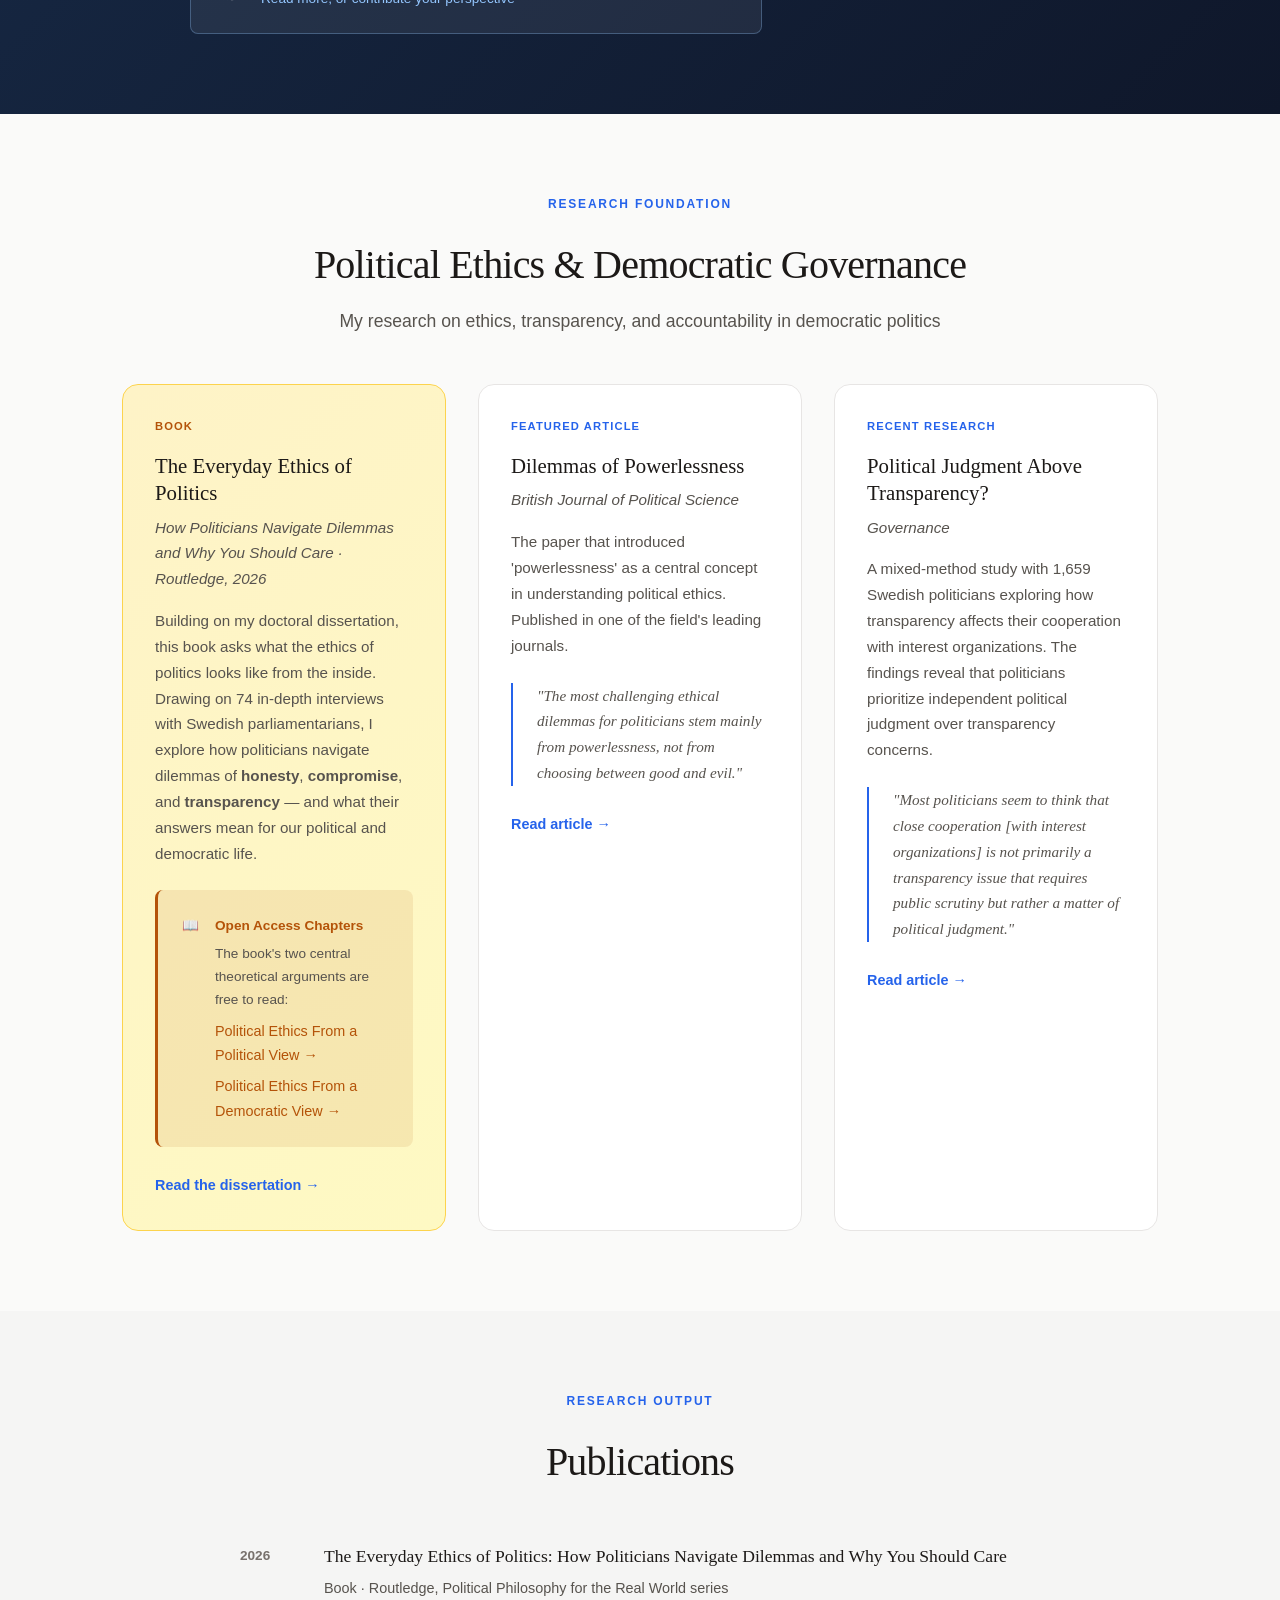
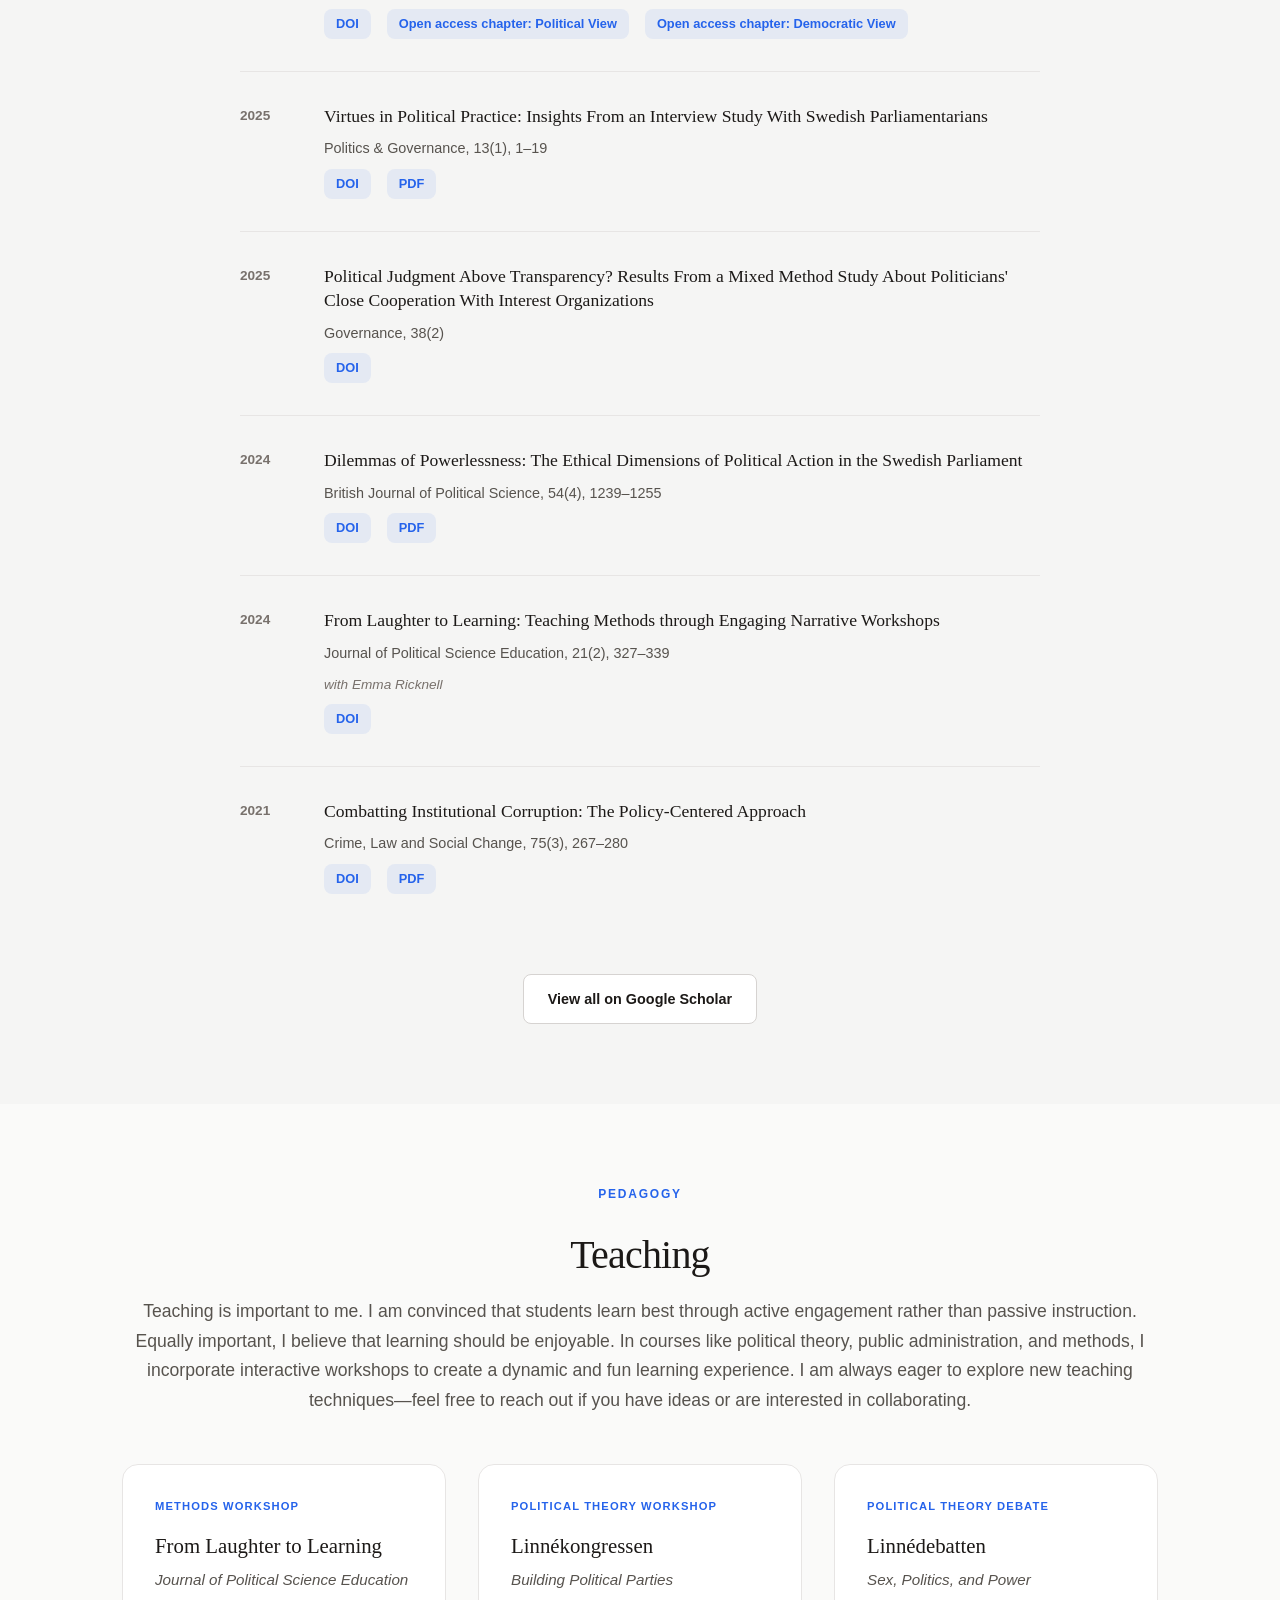
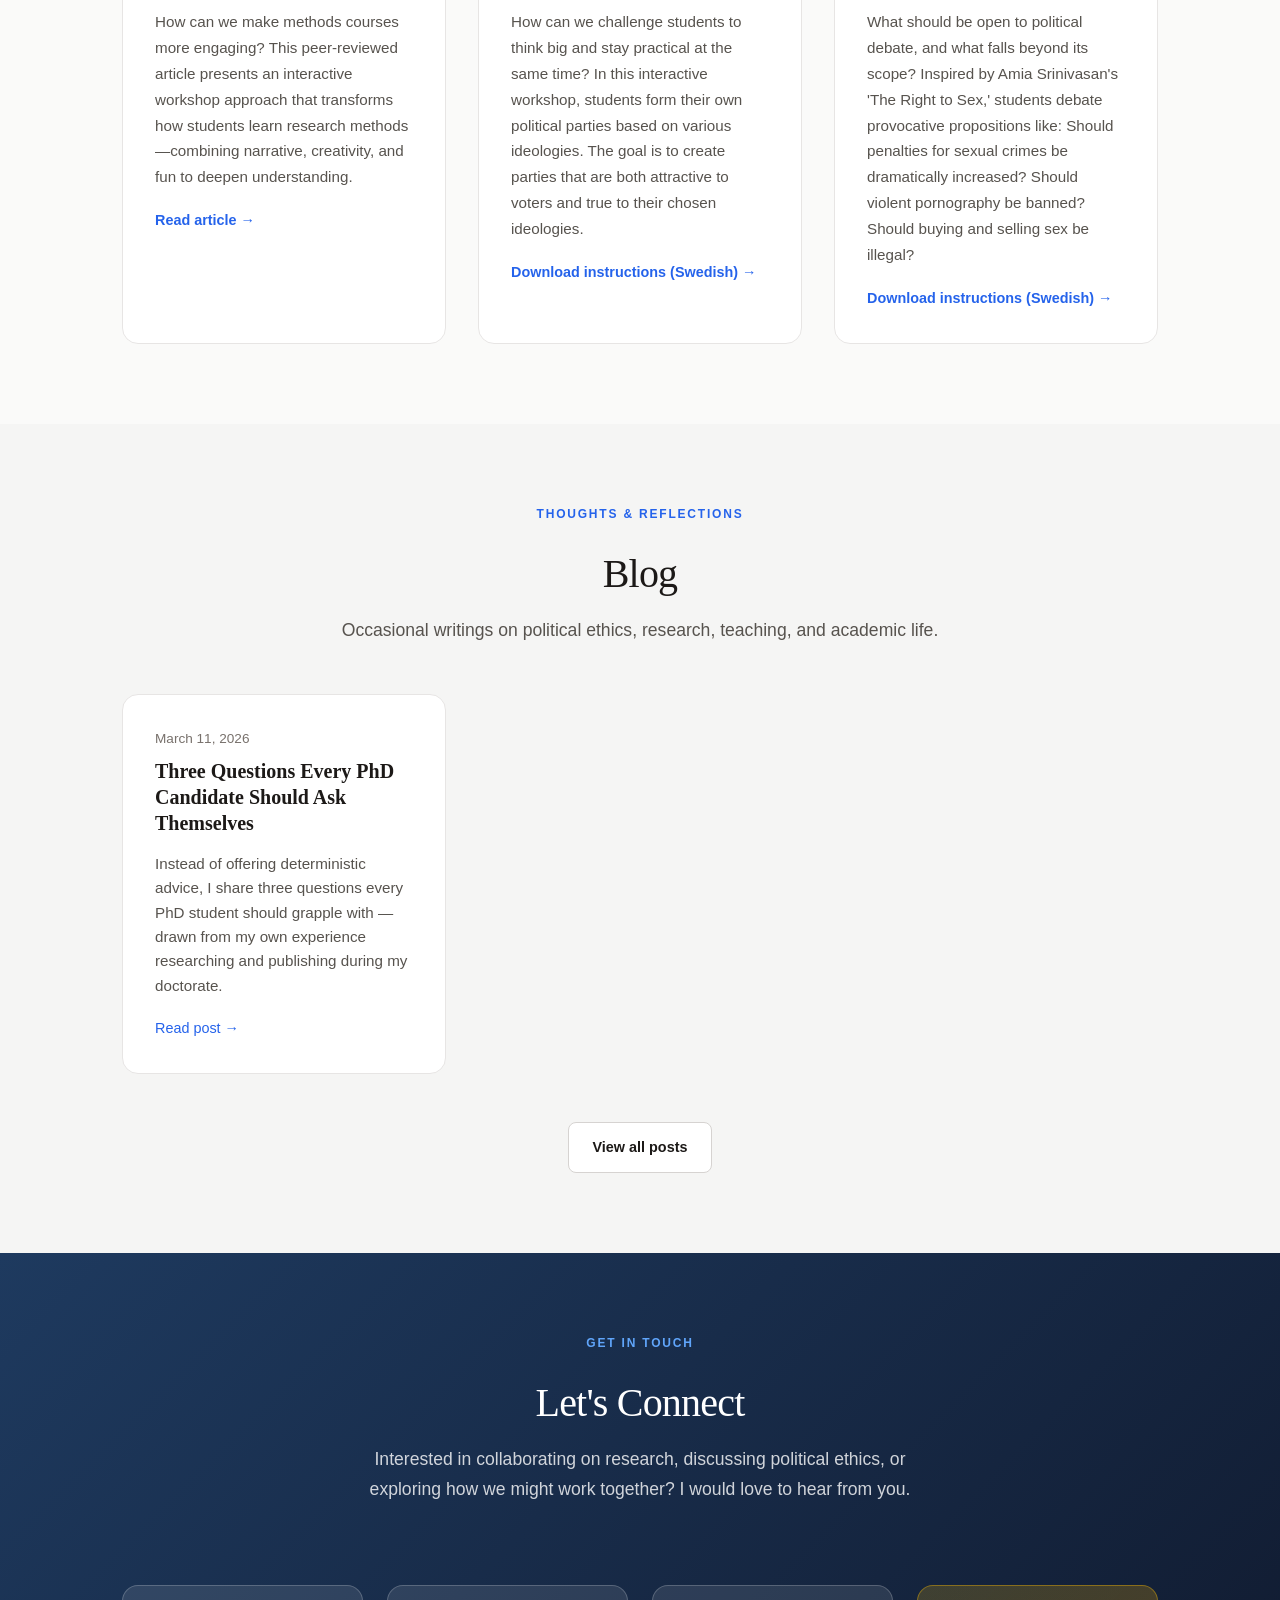
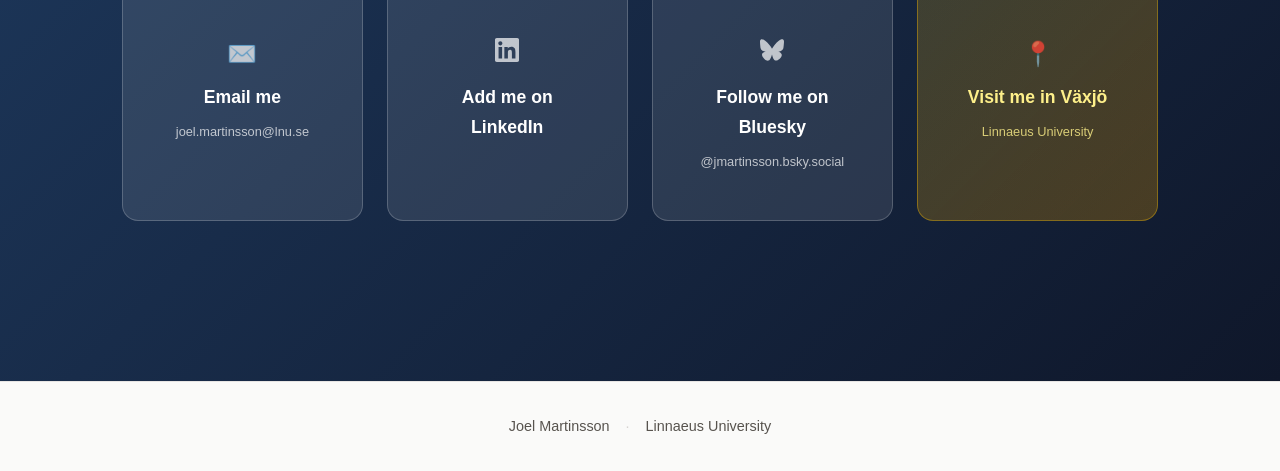
==== commit 24ad1ec7: "Add Herd & Homeland project section - New featured section for the Formas-funded project Herd & Home" ====
--- a/index.html
+++ b/index.html
@@ -6,8 +6,8 @@
 
     <!-- SEO Meta Tags -->
     <title>Joel Martinsson — Political Scientist | Linnaeus University</title>
-    <meta name="description" content="Joel Martinsson is an Assistant Professor in Political Science at Linnaeus University, Sweden. Research on political ethics, ethical dilemmas, transparency, and the Saving of Swedovia project.">
-    <meta name="keywords" content="Joel Martinsson, political science, political ethics, ethical dilemmas, Linnaeus University, Växjö, Sweden, Saving of Swedovia, transparency, democracy, Swedish Parliament">
+    <meta name="description" content="Joel Martinsson is an Assistant Professor in Political Science at Linnaeus University, Sweden. Research on political ethics, ethical dilemmas and transparency, and the research games Saving of Swedovia and Herd &amp; Homeland.">
+    <meta name="keywords" content="Joel Martinsson, political science, political ethics, ethical dilemmas, Linnaeus University, Växjö, Sweden, Saving of Swedovia, Herd and Homeland, animals in war, animal welfare, transparency, democracy, Swedish Parliament">
     <meta name="author" content="Joel Martinsson">
     <meta name="robots" content="index, follow">
     <meta name="google-site-verification" content="CxMDE4d19_o2su4jTXLJ6xRawBPwSgm_pSOZi77Ct-w">
@@ -17,7 +17,7 @@
     <meta property="og:type" content="website">
     <meta property="og:url" content="https://joelmartinsson.org/">
     <meta property="og:title" content="Joel Martinsson — Political Scientist">
-    <meta property="og:description" content="Assistant Professor in Political Science at Linnaeus University. Research on political ethics, ethical dilemmas, and the Saving of Swedovia simulation game.">
+    <meta property="og:description" content="Assistant Professor in Political Science at Linnaeus University. Research on political ethics and ethical dilemmas, and the research games Saving of Swedovia and Herd &amp; Homeland.">
     <meta property="og:image" content="https://joelmartinsson.org/SOS.png">
     <meta property="og:locale" content="en_US">
     <meta property="og:locale:alternate" content="sv_SE">
@@ -48,7 +48,7 @@
             "https://scholar.google.com/citations?user=1Ds2ARYAAAAJ",
             "https://lnu.se/en/staff/joel.martinsson/"
         ],
-        "knowsAbout": ["Political Ethics", "Ethical Dilemmas", "Democracy", "Transparency", "Swedish Parliament"],
+        "knowsAbout": ["Political Ethics", "Ethical Dilemmas", "Democracy", "Transparency", "Swedish Parliament", "Animal Welfare", "Crisis Preparedness", "Serious Games"],
         "worksFor": {
             "@type": "Organization",
             "name": "Linnaeus University"
@@ -69,7 +69,7 @@
         <div class="container">
             <a href="/" class="site-title">Joel Martinsson</a>
             <nav class="main-nav">
-                <a href="#current" data-en="Current Project" data-sv="Aktuellt Projekt">Current Project</a>
+                <a href="#current" data-en="Projects" data-sv="Projekt">Projects</a>
                 <a href="#previous" data-en="Research" data-sv="Forskning">Research</a>
                 <a href="#publications" data-en="Publications" data-sv="Publikationer">Publications</a>
                 <a href="#teaching" data-en="Teaching" data-sv="Undervisning">Teaching</a>
@@ -89,7 +89,7 @@
                         <h1>Joel Martinsson</h1>
                         <p class="hero-lead" data-en="What should we do when we face impossible choices? And what do we actually do? These questions drive my research. I study how people — politicians, public servants, citizens — navigate <span class='highlight'>ethical dilemmas</span> when values clash and there are no clear right answers. From parliamentarians wrestling with issues of powerlessness to first responders making split-second decisions during crises, I explore the gap between ethical ideals and a far more complex reality." data-sv="Vad bör vi göra när vi ställs inför omöjliga val? Och vad gör vi egentligen? Dessa frågor driver min forskning. Jag studerar hur människor — politiker, tjänstemän, medborgare — navigerar <span class='highlight'>etiska dilemman</span> när värden krockar och det inte finns några tydliga rätta svar. Från riksdagsledamöter som brottas med maktlöshet till räddningspersonal som fattar snabba beslut under kriser, utforskar jag klyftan mellan etiska ideal och en långt mer komplex verklighet.">What should we do when we face impossible choices? And what do we actually do? These questions drive my research. I study how people — politicians, public servants, citizens — navigate <span class="highlight">ethical dilemmas</span> when values clash and there are no clear right answers. From parliamentarians wrestling with issues of powerlessness to first responders making split-second decisions during crises, I explore the gap between ethical ideals and a far more complex reality.</p>
                         <p class="hero-sub" data-en="Why does this matter? Because understanding how people actually handle dilemmas can foster greater dialogue and understanding between professionals and citizens in order to strengthen democracy." data-sv="Varför är detta viktigt? Eftersom förståelse för hur människor faktiskt hanterar dilemman kan främja större dialog och förståelse mellan yrkesverksamma och medborgare för att stärka demokratin.">Why does this matter? Because understanding how people actually handle dilemmas can foster greater dialogue and understanding between professionals and citizens in order to strengthen democracy.</p>
-                        <p class="hero-project" data-en="Currently developing <a href='#current'>Saving of Swedovia</a>, a simulation game exploring ethical decision-making in crises." data-sv="Utvecklar för närvarande <a href='#current'>Saving of Swedovia</a>, ett simuleringsspel som utforskar etiskt beslutsfattande i kriser.">Currently developing <a href="#current">Saving of Swedovia</a>, a simulation game exploring ethical decision-making in crises.</p>
+                        <p class="hero-project" data-en="Currently developing two research games: <a href='#current'>Saving of Swedovia</a>, on ethical decision-making in climate crises, and <a href='#herd'>Herd &amp; Homeland</a>, on the care of animals in wartime." data-sv="Utvecklar för närvarande två forskningsspel: <a href='#current'>Saving of Swedovia</a>, om etiskt beslutsfattande i klimatkriser, och <a href='#herd'>Herd &amp; Homeland</a>, om omsorgen om djur i krigstid.">Currently developing two research games: <a href="#current">Saving of Swedovia</a>, on ethical decision-making in climate crises, and <a href="#herd">Herd &amp; Homeland</a>, on the care of animals in wartime.</p>
                         <div class="hero-find-me">
                             <span data-en="Find me online" data-sv="Hitta mig online">Find me online</span>
                             <div class="hero-social-centered">
@@ -171,6 +171,60 @@
             </div>
         </section>
 
+        <!-- Current Work Section: Herd & Homeland -->
+        <section id="herd" class="section section-featured">
+            <div class="container">
+                <div class="featured-project">
+                    <div class="project-header">
+                        <span class="project-tag" data-en="Current Research Project" data-sv="Aktuellt Forskningsprojekt">Current Research Project</span>
+                        <h2>Herd &amp; Homeland</h2>
+                        <p class="project-subtitle" data-en="Animals, Ethics and Hard Choices in Wartime Sweden" data-sv="Djur, etik och svåra val i krigstidens Sverige">Animals, Ethics and Hard Choices in Wartime Sweden</p>
+                    </div>
+
+                    <div class="swedovia-image-container">
+                        <img src="herd-homeland.jpg" alt="Herd &amp; Homeland — animals, ethics and hard choices in wartime Sweden" class="swedovia-image">
+                    </div>
+
+                    <div class="project-content">
+                        <div class="project-description">
+                            <p data-en="War confronts society with difficult ethical choices concerning animals. When feed, veterinary care and labour are no longer enough, farmers, veterinarians, authorities and animal owners are forced to make decisions without clear answers. How much risk can we ask people to take to help animals? How long should an animal be kept alive when its suffering cannot be relieved? These are hard ethical questions that have largely been left unanswered." data-sv="Krig ställer samhället inför svåra etiska val som rör djur. När foder, veterinärvård och arbetskraft inte längre räcker till tvingas lantbrukare, veterinärer, myndigheter och djurägare fatta beslut utan tydliga svar. Hur stora risker kan vi be människor ta för att hjälpa djur? Hur länge ska ett djur hållas vid liv när dess lidande inte kan lindras? Detta är svåra etiska frågor som till stor del har lämnats obesvarade.">War confronts society with difficult ethical choices concerning animals. When feed, veterinary care and labour are no longer enough, farmers, veterinarians, authorities and animal owners are forced to make decisions without clear answers. How much risk can we ask people to take to help animals? How long should an animal be kept alive when its suffering cannot be relieved? These are hard ethical questions that have largely been left unanswered.</p>
+                            <p data-en="<strong>Herd &amp; Homeland</strong> is a research project in which we make a serious computer game about these choices. It brings together animal welfare science, ethics and game development, and is carried out together with people who work with animal care, animal protection and crisis preparedness. Our aim is to give the protection and welfare of animals a more natural place in war preparedness." data-sv="<strong>Herd &amp; Homeland</strong> är ett forskningsprojekt där vi gör ett seriöst datorspel om dessa val. Projektet förenar djurvälfärdsvetenskap, etik och spelutveckling, och genomförs tillsammans med människor som arbetar med djuromsorg, djurskydd och krisberedskap. Vårt mål är att ge skyddet av djur och deras välfärd en mer självklar plats i krigsberedskapen."><strong>Herd &amp; Homeland</strong> is a research project in which we make a serious computer game about these choices. It brings together animal welfare science, ethics and game development, and is carried out together with people who work with animal care, animal protection and crisis preparedness. Our aim is to give the protection and welfare of animals a more natural place in war preparedness.</p>
+                            <p data-en="The game is also a research instrument: when it is played it shows how professionals and citizens prioritise when the welfare of animals is set against other values. The game and its anonymised data will be made openly available so that others can build on the project in research, policy and education." data-sv="Spelet är också ett forskningsinstrument: när det spelas synliggör det hur yrkesverksamma och medborgare prioriterar när djurs välfärd ställs mot andra värden. Spelet och dess anonymiserade data kommer att göras öppet tillgängliga så att andra kan bygga vidare på projektet inom forskning, politik och utbildning.">The game is also a research instrument: when it is played it shows how professionals and citizens prioritise when the welfare of animals is set against other values. The game and its anonymised data will be made openly available so that others can build on the project in research, policy and education.</p>
+                            <h3 data-en="Project Phases" data-sv="Projektets faser">Project Phases</h3>
+                            <ul>
+                                <li data-en="<strong>Identifying dilemmas and ethical challenges</strong> (Nov 2026 – Mar 2027): a review of research on animals in war and of regulations and preparedness plans, from which we draft the dilemmas and scenarios used in the game." data-sv="<strong>Identifiera dilemman och etiska utmaningar</strong> (nov 2026 – mars 2027): en genomgång av forskning om djur i krig samt av regelverk och beredskapsplaner, som vi utgår från när vi skriver fram spelets dilemman och scenarier."><strong>Identifying dilemmas and ethical challenges</strong> (Nov 2026 – Mar 2027): a review of research on animals in war and of regulations and preparedness plans, from which we draft the dilemmas and scenarios used in the game.</li>
+                                <li data-en="<strong>Interviews and workshops</strong> (Mar – Dec 2027): the dilemmas are tested and developed together with people who work with animal care, animal protection and crisis preparedness." data-sv="<strong>Intervjuer och workshops</strong> (mars – dec 2027): dilemmana testas och utvecklas tillsammans med människor som arbetar med djuromsorg, djurskydd och krisberedskap."><strong>Interviews and workshops</strong> (Mar – Dec 2027): the dilemmas are tested and developed together with people who work with animal care, animal protection and crisis preparedness.</li>
+                                <li data-en="<strong>Making the game</strong> (Apr 2027 – Mar 2028): the dilemmas become scenarios in a game that is developed and playtested." data-sv="<strong>Att göra spelet</strong> (april 2027 – mars 2028): dilemmana blir scenarier i ett spel som utvecklas och speltestas."><strong>Making the game</strong> (Apr 2027 – Mar 2028): the dilemmas become scenarios in a game that is developed and playtested.</li>
+                                <li data-en="<strong>Release and data collection</strong> (Mar – Oct 2028): the game is released to the public, and the data is analysed and shared openly." data-sv="<strong>Lansering och datainsamling</strong> (mars – okt 2028): spelet släpps publikt, och data analyseras och delas öppet."><strong>Release and data collection</strong> (Mar – Oct 2028): the game is released to the public, and the data is analysed and shared openly.</li>
+                            </ul>
+                            <a href="https://jjmartinsson.github.io/Herd-Homeland/" class="project-site-link" target="_blank" rel="noopener">
+                                <span class="project-site-icon">🐄</span>
+                                <span class="project-site-text">
+                                    <strong data-en="Visit the project website" data-sv="Besök projektets webbplats">Visit the project website</strong>
+                                    <span data-en="Read more, or contribute your perspective" data-sv="Läs mer, eller bidra med ditt perspektiv">Read more, or contribute your perspective</span>
+                                </span>
+                                <span class="project-site-arrow">→</span>
+                            </a>
+                        </div>
+                        <div class="project-meta">
+                            <div class="meta-card">
+                                <span class="meta-label" data-en="Current Focus" data-sv="Aktuellt Fokus">Current Focus</span>
+                                <span class="meta-value" data-en="Phase 1: identifying the dilemmas. The game is released in 2028." data-sv="Fas 1: att identifiera dilemmana. Spelet släpps 2028.">Phase 1: identifying the dilemmas. The game is released in 2028.</span>
+                            </div>
+                            <div class="meta-card">
+                                <span class="meta-label" data-en="Funder" data-sv="Finansiär">Funder</span>
+                                <span class="meta-value"><a href="https://formas.se/" target="_blank">Formas</a><span data-en=", November 2026 – October 2028" data-sv=", november 2026 – oktober 2028">, November 2026 – October 2028</span></span>
+                            </div>
+                            <div class="meta-card">
+                                <span class="meta-label" data-en="Project Team" data-sv="Projektgrupp">Project Team</span>
+                                <span class="meta-value" data-en="<a href='https://lnu.se/en/staff/joel.martinsson/' target='_blank'>Joel Martinsson</a> (PI), Daiana de Oliveira, Ronja Henriksson, Sirkku Sarenbo, <a href='https://www.bth.se/english/staff-landing-page/veronica-sundstedt/' target='_blank'>Veronica Sundstedt</a> — Linnaeus University &amp; Blekinge Institute of Technology" data-sv="<a href='https://lnu.se/personal/joel.martinsson/' target='_blank'>Joel Martinsson</a> (projektledare), Daiana de Oliveira, Ronja Henriksson, Sirkku Sarenbo, <a href='https://www.bth.se/english/staff-landing-page/veronica-sundstedt/' target='_blank'>Veronica Sundstedt</a> — Linnéuniversitetet &amp; Blekinge Tekniska Högskola"><a href="https://lnu.se/en/staff/joel.martinsson/" target="_blank">Joel Martinsson</a> (PI), Daiana de Oliveira, Ronja Henriksson, Sirkku Sarenbo, <a href="https://www.bth.se/english/staff-landing-page/veronica-sundstedt/" target="_blank">Veronica Sundstedt</a> — Linnaeus University &amp; Blekinge Institute of Technology</span>
+                            </div>
+                        </div>
+                    </div>
+                </div>
+            </div>
+        </section>
+
         <!-- Previous Work Section: Political Ethics & Democratic Governance -->
         <section id="previous" class="section">
             <div class="container">
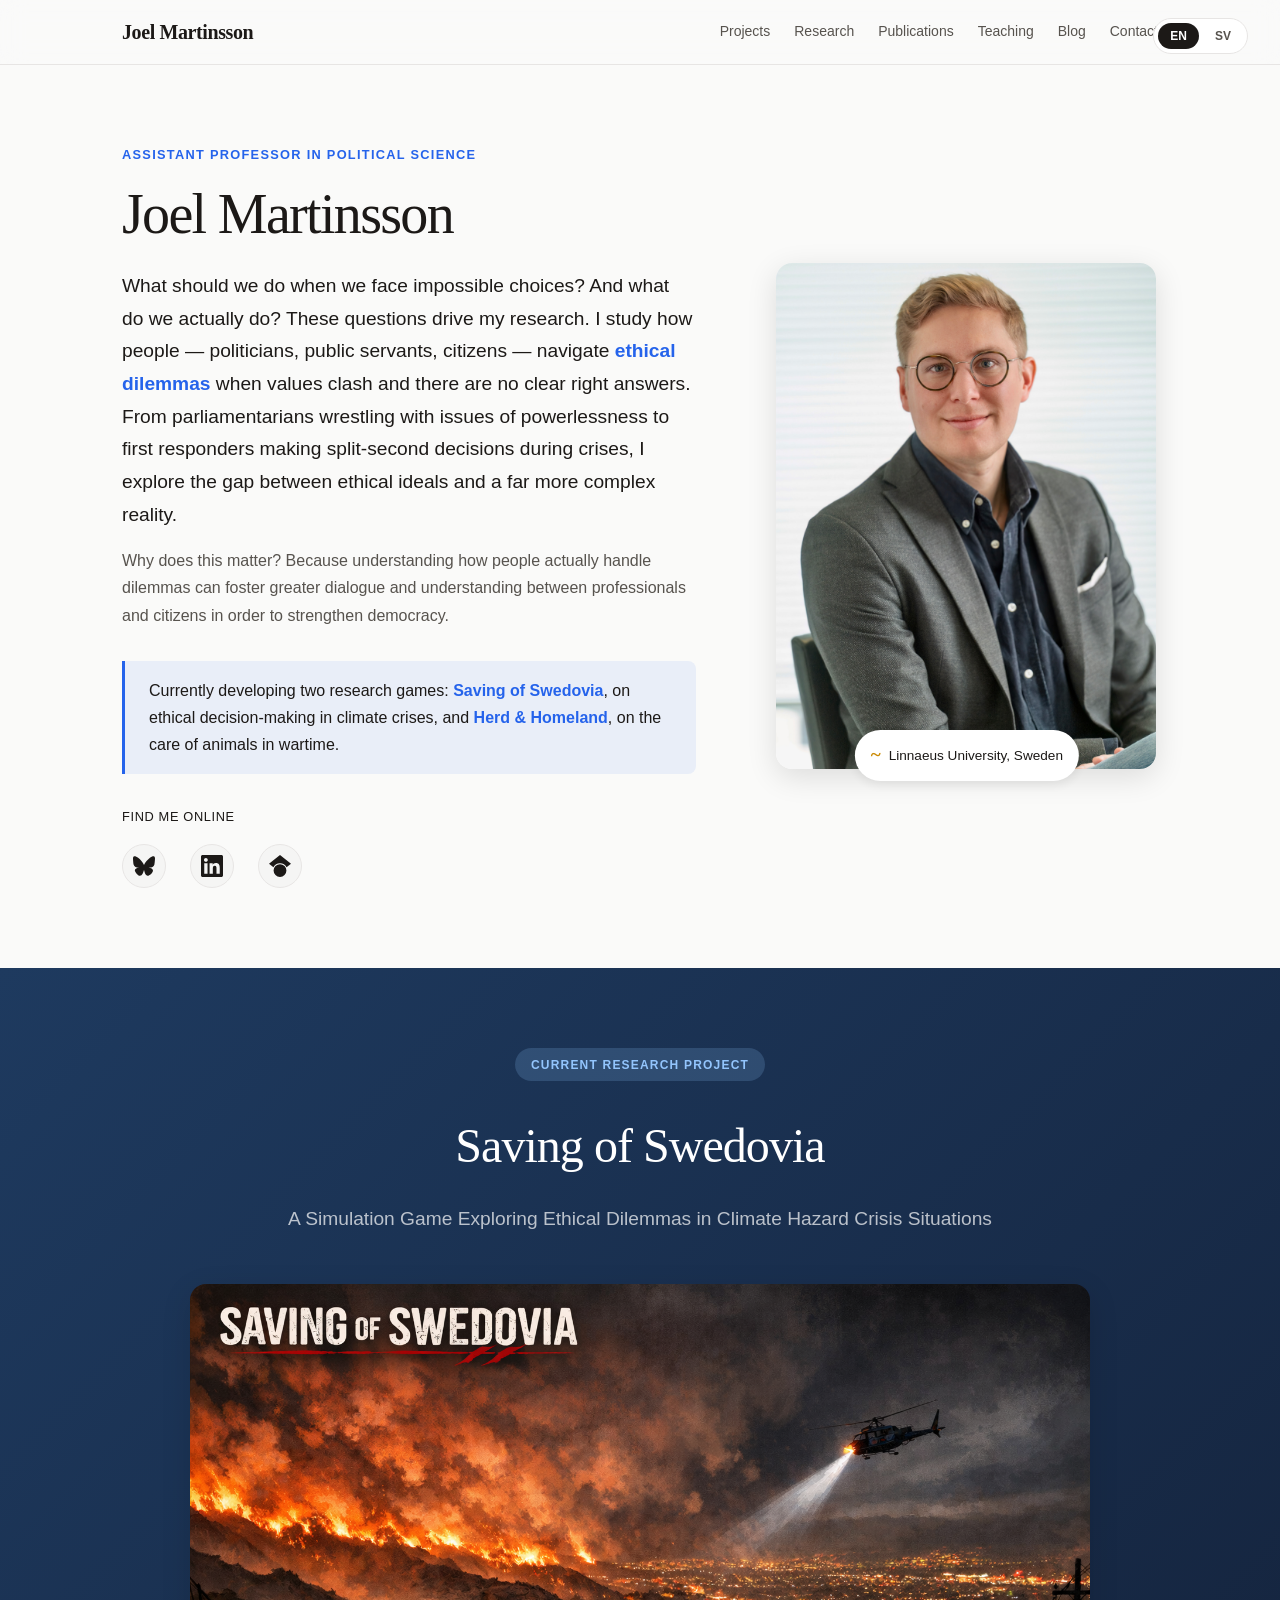
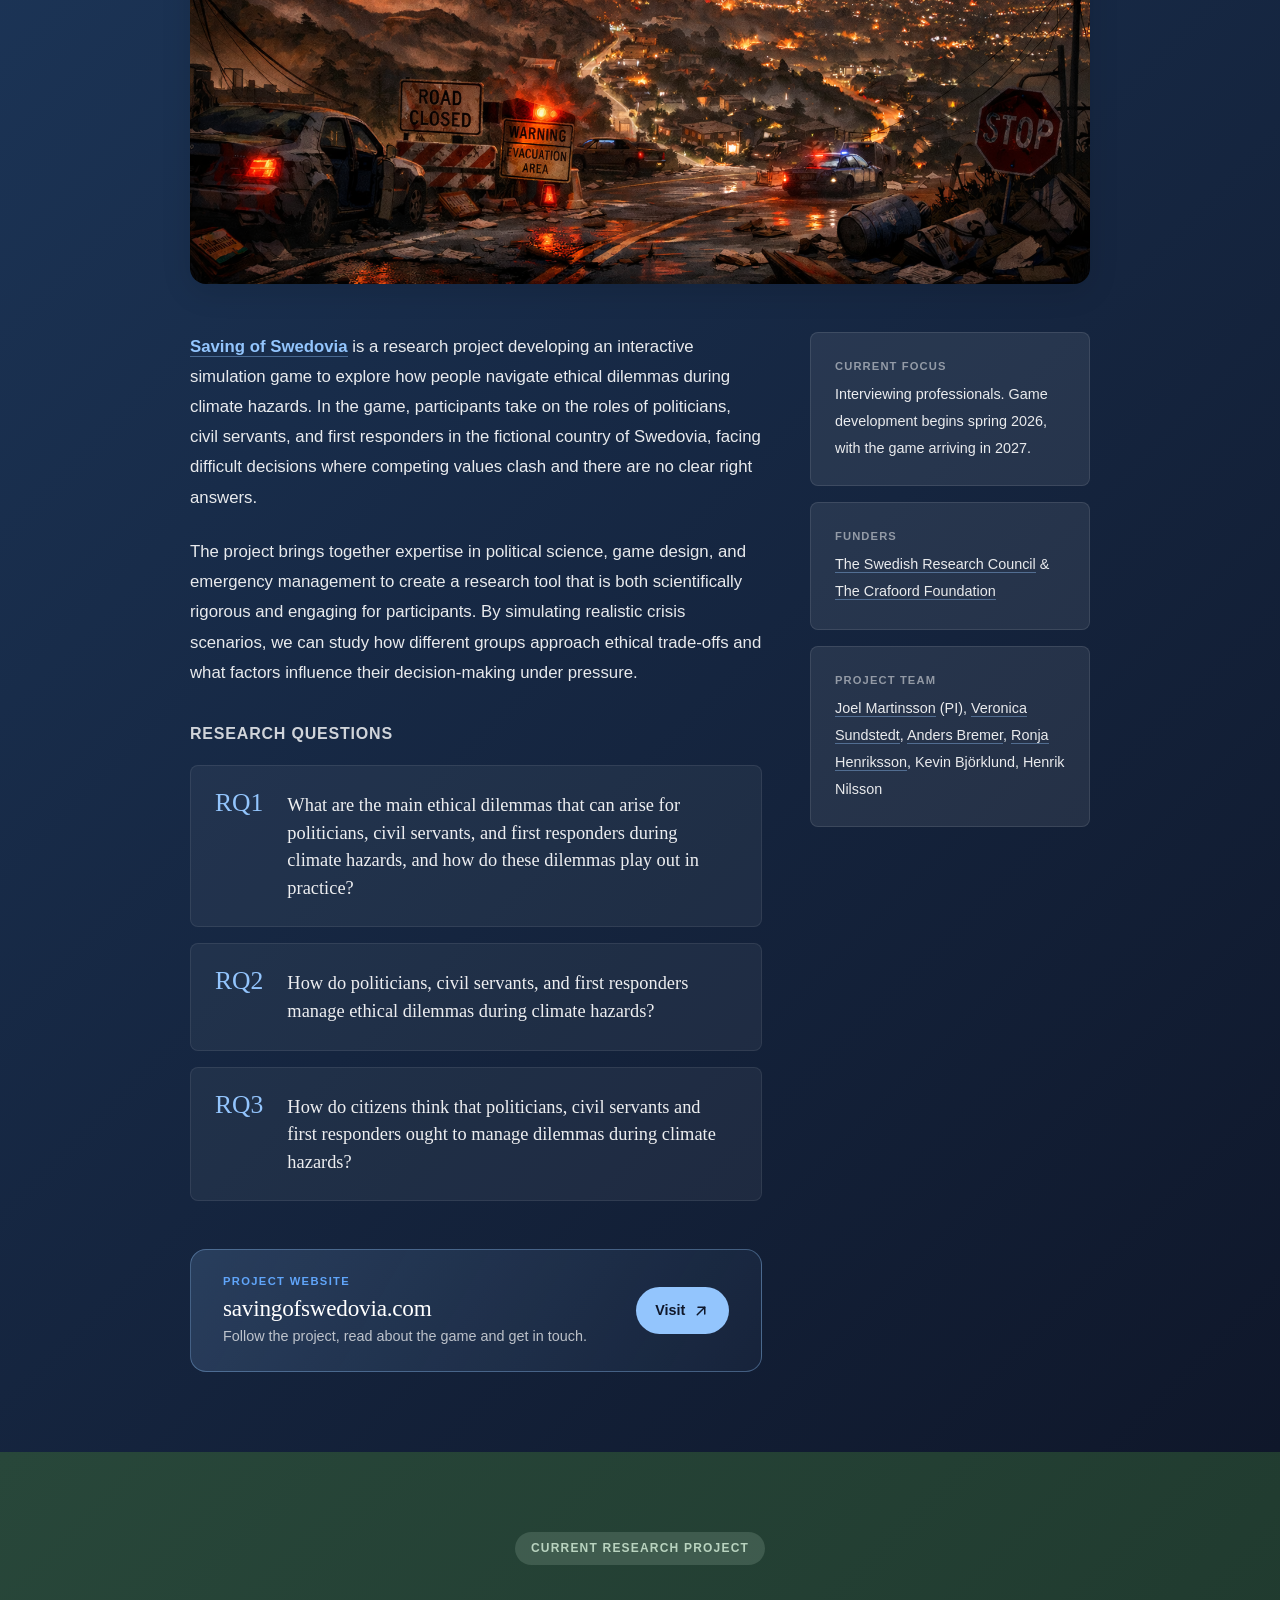
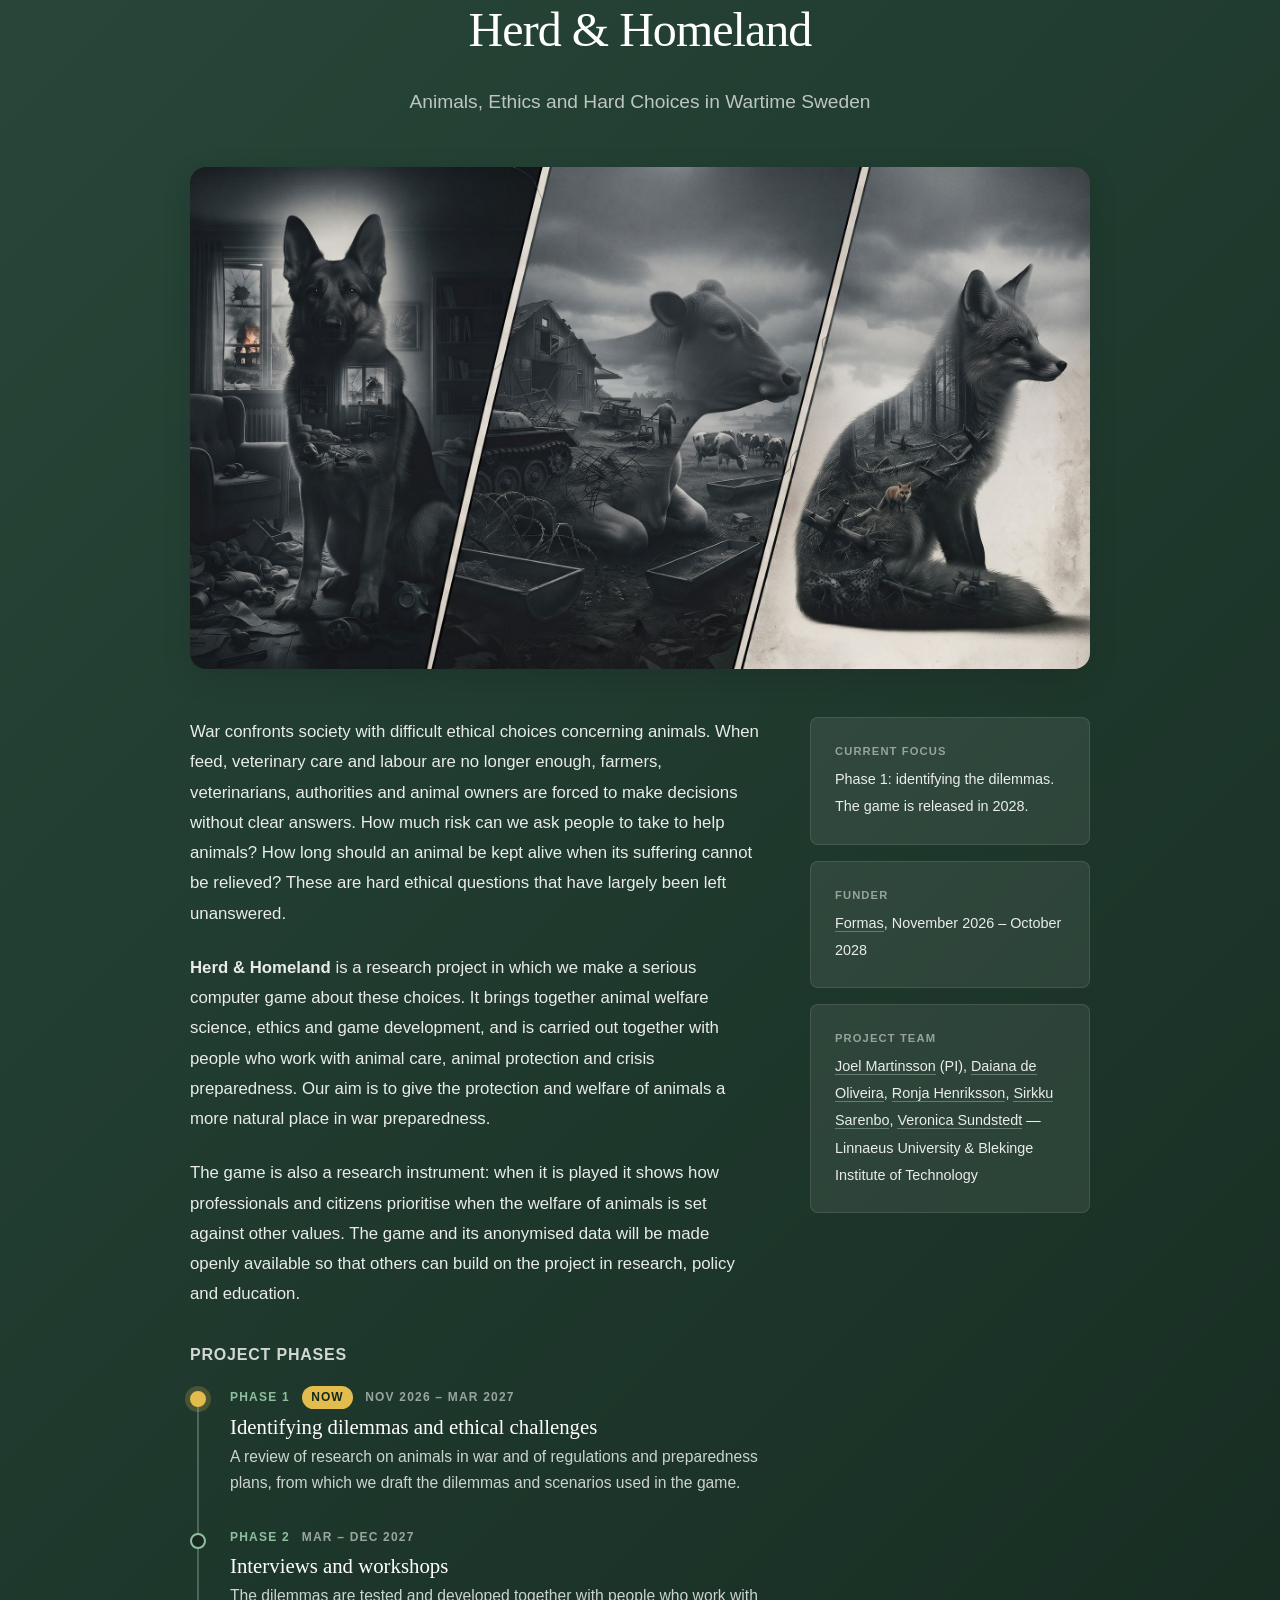
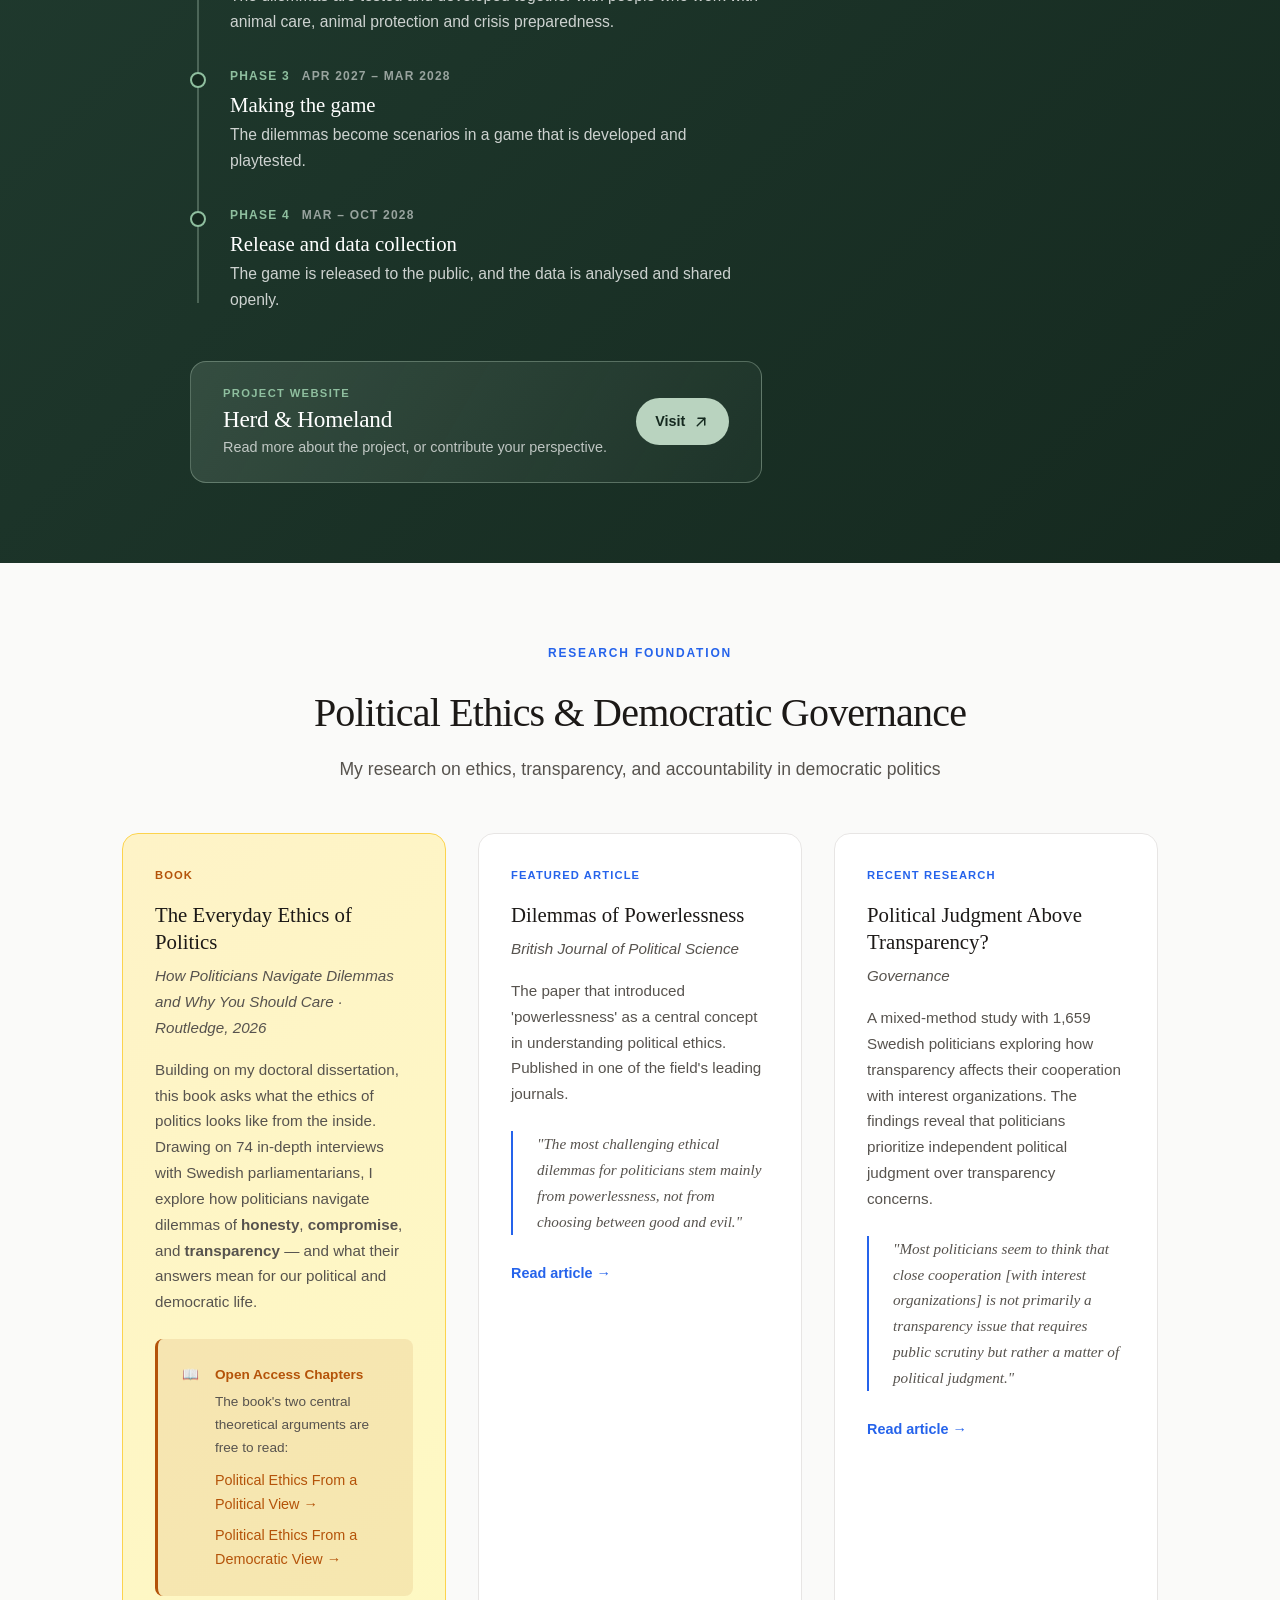
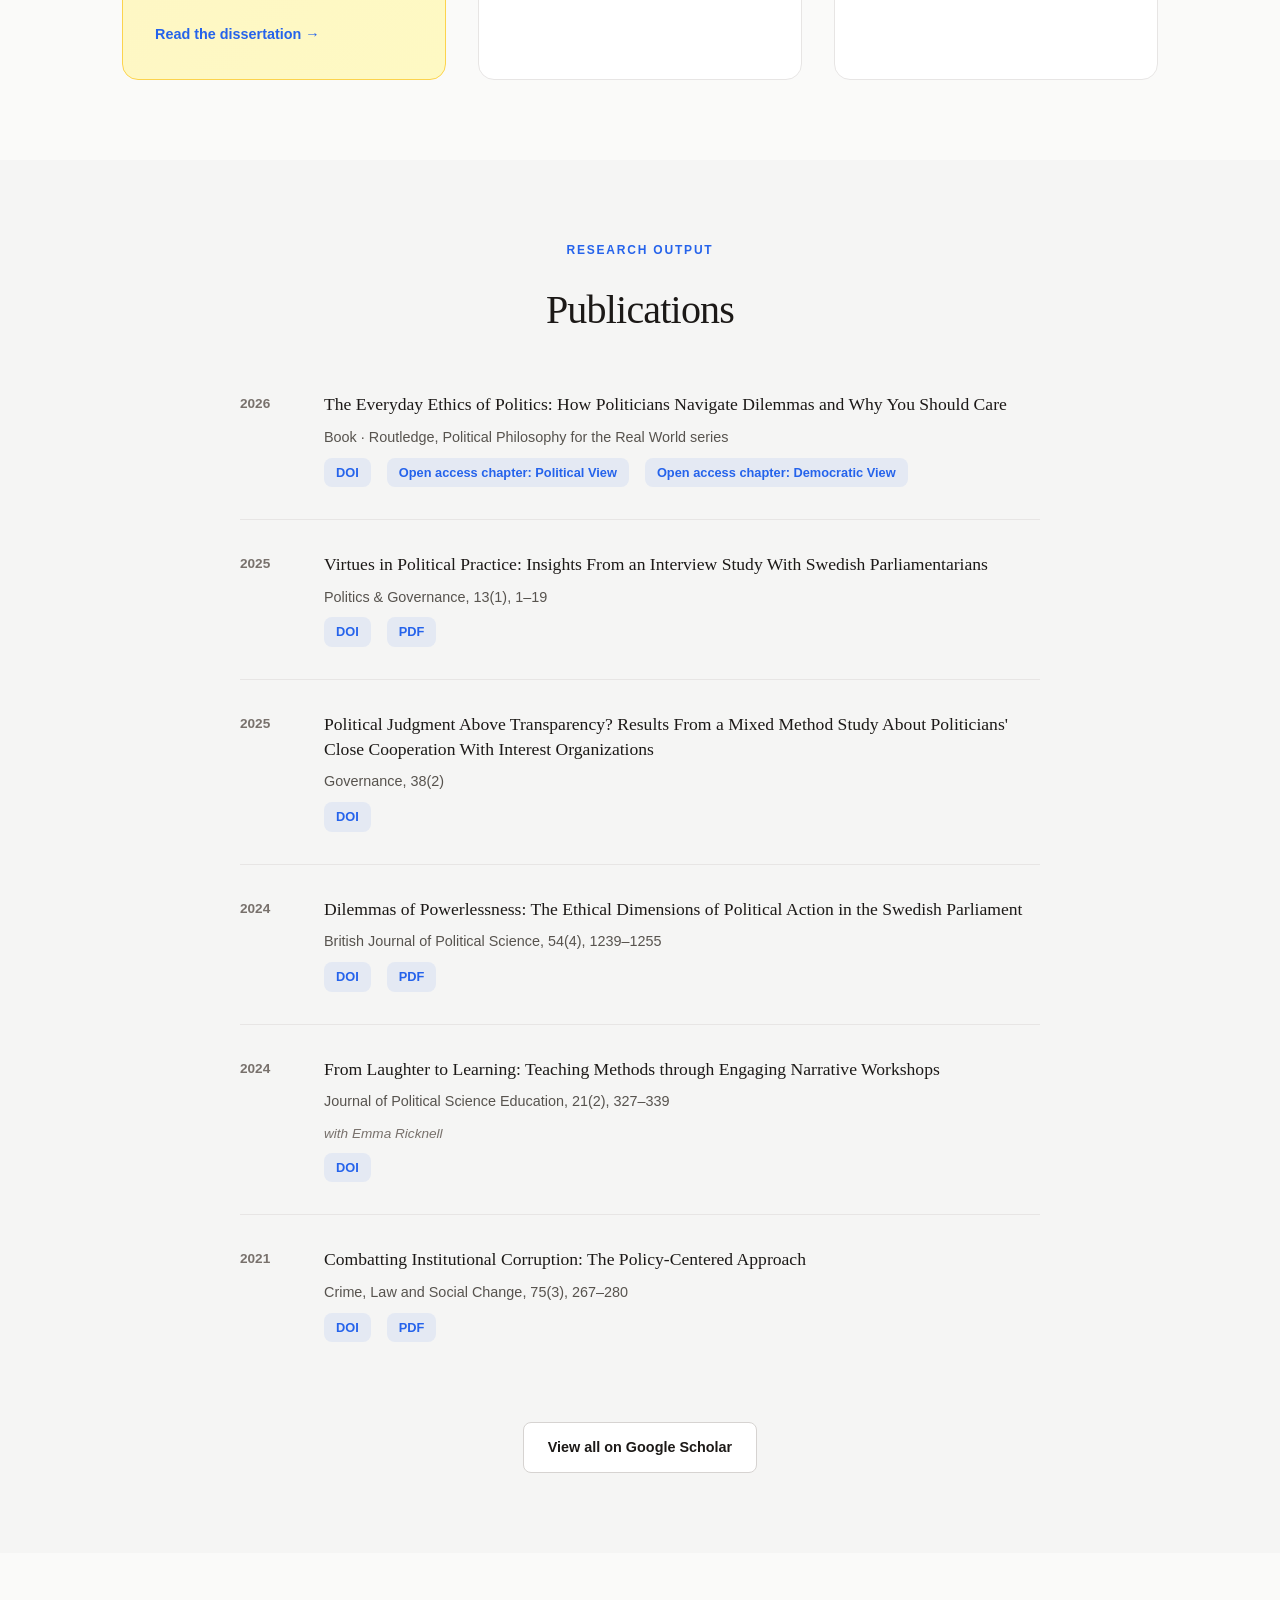
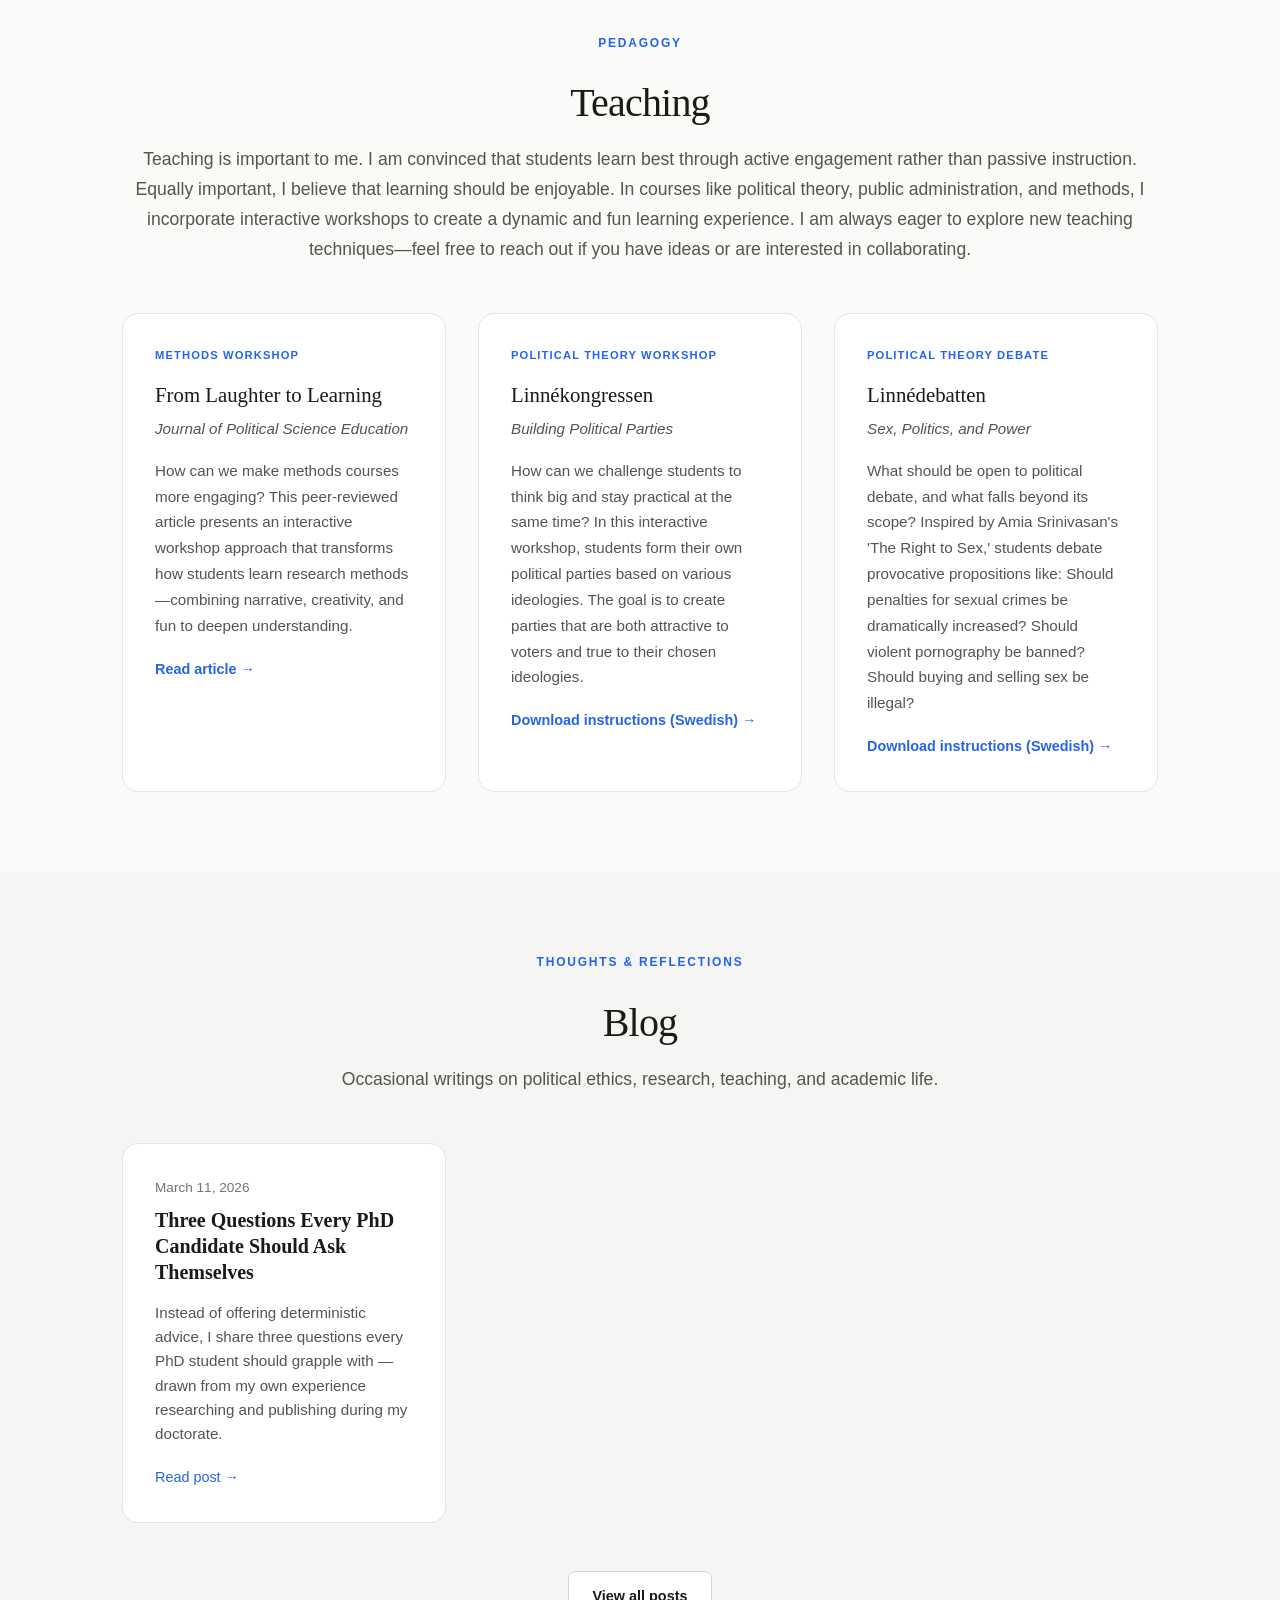
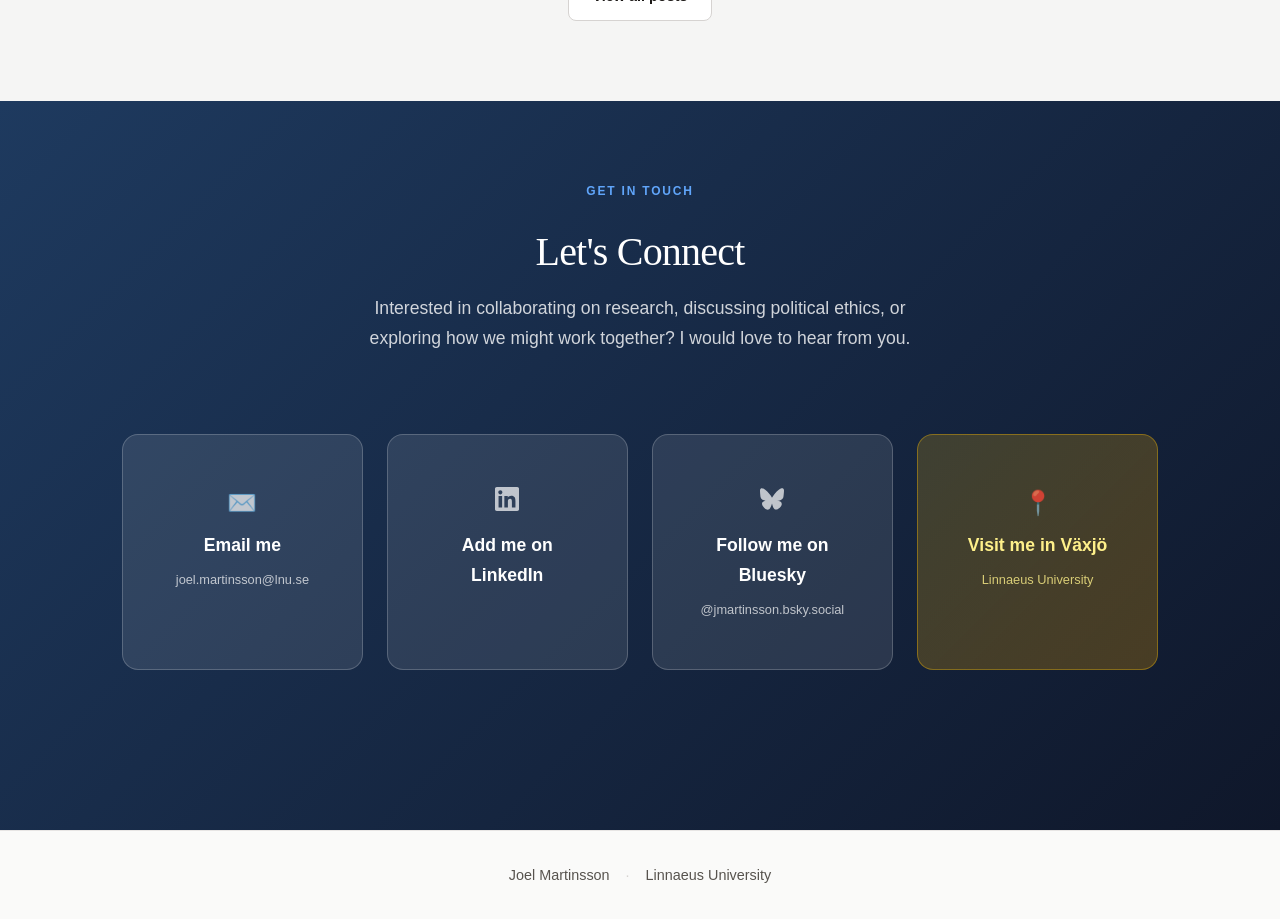
==== commit 414c5564: "Green Herd & Homeland section, redesigned research questions, phases and project website cards - The" ====
--- a/index.html
+++ b/index.html
@@ -138,18 +138,27 @@
                             <p data-en="<strong><a href='https://savingofswedovia.com' target='_blank'>Saving of Swedovia</a></strong> is a research project developing an interactive simulation game to explore how people navigate ethical dilemmas during climate hazards. In the game, participants take on the roles of politicians, civil servants, and first responders in the fictional country of Swedovia, facing difficult decisions where competing values clash and there are no clear right answers." data-sv="<strong><a href='https://savingofswedovia.com' target='_blank'>Saving of Swedovia</a></strong> är ett forskningsprojekt som utvecklar ett interaktivt simuleringsspel för att utforska hur människor navigerar etiska dilemman under klimatkatastrofer. I spelet tar deltagarna roller som politiker, tjänstemän och räddningspersonal i det fiktiva landet Swedovia, och ställs inför svåra beslut där konkurrerande värden krockar och det inte finns några tydliga rätta svar."><strong><a href="https://savingofswedovia.com" target="_blank">Saving of Swedovia</a></strong> is a research project developing an interactive simulation game to explore how people navigate ethical dilemmas during climate hazards. In the game, participants take on the roles of politicians, civil servants, and first responders in the fictional country of Swedovia, facing difficult decisions where competing values clash and there are no clear right answers.</p>
                             <p data-en="The project brings together expertise in political science, game design, and emergency management to create a research tool that is both scientifically rigorous and engaging for participants. By simulating realistic crisis scenarios, we can study how different groups approach ethical trade-offs and what factors influence their decision-making under pressure." data-sv="Projektet samlar expertis inom statsvetenskap, speldesign och krishantering för att skapa ett forskningsverktyg som är både vetenskapligt rigoröst och engagerande för deltagarna. Genom att simulera realistiska krisscenarier kan vi studera hur olika grupper närmar sig etiska avvägningar och vilka faktorer som påverkar deras beslutsfattande under press.">The project brings together expertise in political science, game design, and emergency management to create a research tool that is both scientifically rigorous and engaging for participants. By simulating realistic crisis scenarios, we can study how different groups approach ethical trade-offs and what factors influence their decision-making under pressure.</p>
                             <h3 data-en="Research Questions" data-sv="Forskningsfrågor">Research Questions</h3>
-                            <ul>
-                                <li data-en="What are the main ethical dilemmas that can arise for politicians, civil servants, and first responders during climate hazards, and how do these dilemmas play out in practice?" data-sv="Vilka är de huvudsakliga etiska dilemman som kan uppstå för politiker, tjänstemän och räddningspersonal under klimatkatastrofer, och hur utspelar sig dessa dilemman i praktiken?">What are the main ethical dilemmas that can arise for politicians, civil servants, and first responders during climate hazards, and how do these dilemmas play out in practice?</li>
-                                <li data-en="How do politicians, civil servants, and first responders manage ethical dilemmas during climate hazards?" data-sv="Hur hanterar politiker, tjänstemän och räddningspersonal etiska dilemman under klimatkatastrofer?">How do politicians, civil servants, and first responders manage ethical dilemmas during climate hazards?</li>
-                                <li data-en="How do citizens think that politicians, civil servants and first responders ought to manage dilemmas during climate hazards?" data-sv="Hur anser medborgare att politiker, tjänstemän och räddningspersonal bör hantera dilemman under klimatkatastrofer?">How do citizens think that politicians, civil servants and first responders ought to manage dilemmas during climate hazards?</li>
-                            </ul>
+                            <ol class="rq-list">
+                                <li class="rq">
+                                    <span class="rq-label">RQ1</span>
+                                    <p data-en="What are the main ethical dilemmas that can arise for politicians, civil servants, and first responders during climate hazards, and how do these dilemmas play out in practice?" data-sv="Vilka är de huvudsakliga etiska dilemman som kan uppstå för politiker, tjänstemän och räddningspersonal under klimatkatastrofer, och hur utspelar sig dessa dilemman i praktiken?">What are the main ethical dilemmas that can arise for politicians, civil servants, and first responders during climate hazards, and how do these dilemmas play out in practice?</p>
+                                </li>
+                                <li class="rq">
+                                    <span class="rq-label">RQ2</span>
+                                    <p data-en="How do politicians, civil servants, and first responders manage ethical dilemmas during climate hazards?" data-sv="Hur hanterar politiker, tjänstemän och räddningspersonal etiska dilemman under klimatkatastrofer?">How do politicians, civil servants, and first responders manage ethical dilemmas during climate hazards?</p>
+                                </li>
+                                <li class="rq">
+                                    <span class="rq-label">RQ3</span>
+                                    <p data-en="How do citizens think that politicians, civil servants and first responders ought to manage dilemmas during climate hazards?" data-sv="Hur anser medborgare att politiker, tjänstemän och räddningspersonal bör hantera dilemman under klimatkatastrofer?">How do citizens think that politicians, civil servants and first responders ought to manage dilemmas during climate hazards?</p>
+                                </li>
+                            </ol>
                             <a href="https://savingofswedovia.com" class="project-site-link" target="_blank" rel="noopener">
-                                <span class="project-site-icon">🌍</span>
                                 <span class="project-site-text">
-                                    <strong data-en="Visit the project website" data-sv="Besök projektets webbplats">Visit the project website</strong>
-                                    <span>savingofswedovia.com</span>
+                                    <span class="project-site-eyebrow" data-en="Project website" data-sv="Projektets webbplats">Project website</span>
+                                    <strong>savingofswedovia.com</strong>
+                                    <span class="project-site-lead" data-en="Follow the project, read about the game and get in touch." data-sv="Följ projektet, läs om spelet och hör av dig.">Follow the project, read about the game and get in touch.</span>
                                 </span>
-                                <span class="project-site-arrow">→</span>
+                                <span class="project-site-button"><span data-en="Visit" data-sv="Besök">Visit</span> <svg viewBox="0 0 24 24" width="18" height="18" fill="none" stroke="currentColor" stroke-width="2" stroke-linecap="round" stroke-linejoin="round" aria-hidden="true"><path d="M7 17L17 7"/><path d="M8 7h9v9"/></svg></span>
                             </a>
                         </div>
                         <div class="project-meta">
@@ -163,7 +172,7 @@
                             </div>
                             <div class="meta-card">
                                 <span class="meta-label" data-en="Project Team" data-sv="Projektgrupp">Project Team</span>
-                                <span class="meta-value" data-en="<a href='https://lnu.se/en/staff/joel.martinsson/' target='_blank'>Joel Martinsson</a> (PI), <a href='https://www.bth.se/english/staff-landing-page/veronica-sundstedt/' target='_blank'>Veronica Sundstedt</a>, <a href='https://lnu.se/personal/anders.bremer/' target='_blank'>Anders Bremer</a>, Ronja Henriksson, Kevin Björklund, Henrik Nilsson" data-sv="<a href='https://lnu.se/personal/joel.martinsson/' target='_blank'>Joel Martinsson</a> (projektledare), <a href='https://www.bth.se/english/staff-landing-page/veronica-sundstedt/' target='_blank'>Veronica Sundstedt</a>, <a href='https://lnu.se/personal/anders.bremer/' target='_blank'>Anders Bremer</a>, Ronja Henriksson, Kevin Björklund, Henrik Nilsson"><a href="https://lnu.se/en/staff/joel.martinsson/" target="_blank">Joel Martinsson</a> (PI), <a href="https://www.bth.se/english/staff-landing-page/veronica-sundstedt/" target="_blank">Veronica Sundstedt</a>, <a href="https://lnu.se/personal/anders.bremer/" target="_blank">Anders Bremer</a>, Ronja Henriksson, Kevin Björklund, Henrik Nilsson</span>
+                                <span class="meta-value" data-en="<a href='https://lnu.se/en/staff/joel.martinsson/' target='_blank'>Joel Martinsson</a> (PI), <a href='https://www.bth.se/english/staff-landing-page/veronica-sundstedt/' target='_blank'>Veronica Sundstedt</a>, <a href='https://lnu.se/personal/anders.bremer/' target='_blank'>Anders Bremer</a>, <a href='https://www.bth.se/om-bth/personer/ronja-henriksson' target='_blank'>Ronja Henriksson</a>, Kevin Björklund, Henrik Nilsson" data-sv="<a href='https://lnu.se/personal/joel.martinsson/' target='_blank'>Joel Martinsson</a> (projektledare), <a href='https://www.bth.se/english/staff-landing-page/veronica-sundstedt/' target='_blank'>Veronica Sundstedt</a>, <a href='https://lnu.se/personal/anders.bremer/' target='_blank'>Anders Bremer</a>, <a href='https://www.bth.se/om-bth/personer/ronja-henriksson' target='_blank'>Ronja Henriksson</a>, Kevin Björklund, Henrik Nilsson"><a href="https://lnu.se/en/staff/joel.martinsson/" target="_blank">Joel Martinsson</a> (PI), <a href="https://www.bth.se/english/staff-landing-page/veronica-sundstedt/" target="_blank">Veronica Sundstedt</a>, <a href="https://lnu.se/personal/anders.bremer/" target="_blank">Anders Bremer</a>, <a href="https://www.bth.se/om-bth/personer/ronja-henriksson" target="_blank">Ronja Henriksson</a>, Kevin Björklund, Henrik Nilsson</span>
                             </div>
                         </div>
                     </div>
@@ -172,7 +181,7 @@
         </section>
 
         <!-- Current Work Section: Herd & Homeland -->
-        <section id="herd" class="section section-featured">
+        <section id="herd" class="section section-featured section-herd">
             <div class="container">
                 <div class="featured-project">
                     <div class="project-header">
@@ -191,19 +200,47 @@
                             <p data-en="<strong>Herd &amp; Homeland</strong> is a research project in which we make a serious computer game about these choices. It brings together animal welfare science, ethics and game development, and is carried out together with people who work with animal care, animal protection and crisis preparedness. Our aim is to give the protection and welfare of animals a more natural place in war preparedness." data-sv="<strong>Herd &amp; Homeland</strong> är ett forskningsprojekt där vi gör ett seriöst datorspel om dessa val. Projektet förenar djurvälfärdsvetenskap, etik och spelutveckling, och genomförs tillsammans med människor som arbetar med djuromsorg, djurskydd och krisberedskap. Vårt mål är att ge skyddet av djur och deras välfärd en mer självklar plats i krigsberedskapen."><strong>Herd &amp; Homeland</strong> is a research project in which we make a serious computer game about these choices. It brings together animal welfare science, ethics and game development, and is carried out together with people who work with animal care, animal protection and crisis preparedness. Our aim is to give the protection and welfare of animals a more natural place in war preparedness.</p>
                             <p data-en="The game is also a research instrument: when it is played it shows how professionals and citizens prioritise when the welfare of animals is set against other values. The game and its anonymised data will be made openly available so that others can build on the project in research, policy and education." data-sv="Spelet är också ett forskningsinstrument: när det spelas synliggör det hur yrkesverksamma och medborgare prioriterar när djurs välfärd ställs mot andra värden. Spelet och dess anonymiserade data kommer att göras öppet tillgängliga så att andra kan bygga vidare på projektet inom forskning, politik och utbildning.">The game is also a research instrument: when it is played it shows how professionals and citizens prioritise when the welfare of animals is set against other values. The game and its anonymised data will be made openly available so that others can build on the project in research, policy and education.</p>
                             <h3 data-en="Project Phases" data-sv="Projektets faser">Project Phases</h3>
-                            <ul>
-                                <li data-en="<strong>Identifying dilemmas and ethical challenges</strong> (Nov 2026 – Mar 2027): a review of research on animals in war and of regulations and preparedness plans, from which we draft the dilemmas and scenarios used in the game." data-sv="<strong>Identifiera dilemman och etiska utmaningar</strong> (nov 2026 – mars 2027): en genomgång av forskning om djur i krig samt av regelverk och beredskapsplaner, som vi utgår från när vi skriver fram spelets dilemman och scenarier."><strong>Identifying dilemmas and ethical challenges</strong> (Nov 2026 – Mar 2027): a review of research on animals in war and of regulations and preparedness plans, from which we draft the dilemmas and scenarios used in the game.</li>
-                                <li data-en="<strong>Interviews and workshops</strong> (Mar – Dec 2027): the dilemmas are tested and developed together with people who work with animal care, animal protection and crisis preparedness." data-sv="<strong>Intervjuer och workshops</strong> (mars – dec 2027): dilemmana testas och utvecklas tillsammans med människor som arbetar med djuromsorg, djurskydd och krisberedskap."><strong>Interviews and workshops</strong> (Mar – Dec 2027): the dilemmas are tested and developed together with people who work with animal care, animal protection and crisis preparedness.</li>
-                                <li data-en="<strong>Making the game</strong> (Apr 2027 – Mar 2028): the dilemmas become scenarios in a game that is developed and playtested." data-sv="<strong>Att göra spelet</strong> (april 2027 – mars 2028): dilemmana blir scenarier i ett spel som utvecklas och speltestas."><strong>Making the game</strong> (Apr 2027 – Mar 2028): the dilemmas become scenarios in a game that is developed and playtested.</li>
-                                <li data-en="<strong>Release and data collection</strong> (Mar – Oct 2028): the game is released to the public, and the data is analysed and shared openly." data-sv="<strong>Lansering och datainsamling</strong> (mars – okt 2028): spelet släpps publikt, och data analyseras och delas öppet."><strong>Release and data collection</strong> (Mar – Oct 2028): the game is released to the public, and the data is analysed and shared openly.</li>
-                            </ul>
+                            <ol class="phase-list">
+                                <li class="phase is-current">
+                                    <div class="phase-meta">
+                                        <span class="phase-num" data-en="Phase 1" data-sv="Fas 1">Phase 1</span> <span class="phase-badge" data-en="Now" data-sv="Pågår">Now</span>
+                                        <span class="phase-time" data-en="Nov 2026 – Mar 2027" data-sv="Nov 2026 – mars 2027">Nov 2026 – Mar 2027</span>
+                                    </div>
+                                    <h4 data-en="Identifying dilemmas and ethical challenges" data-sv="Identifiera dilemman och etiska utmaningar">Identifying dilemmas and ethical challenges</h4>
+                                    <p data-en="A review of research on animals in war and of regulations and preparedness plans, from which we draft the dilemmas and scenarios used in the game." data-sv="En genomgång av forskning om djur i krig samt av regelverk och beredskapsplaner, som vi utgår från när vi skriver fram spelets dilemman och scenarier.">A review of research on animals in war and of regulations and preparedness plans, from which we draft the dilemmas and scenarios used in the game.</p>
+                                </li>
+                                <li class="phase">
+                                    <div class="phase-meta">
+                                        <span class="phase-num" data-en="Phase 2" data-sv="Fas 2">Phase 2</span>
+                                        <span class="phase-time" data-en="Mar – Dec 2027" data-sv="Mars – dec 2027">Mar – Dec 2027</span>
+                                    </div>
+                                    <h4 data-en="Interviews and workshops" data-sv="Intervjuer och workshops">Interviews and workshops</h4>
+                                    <p data-en="The dilemmas are tested and developed together with people who work with animal care, animal protection and crisis preparedness." data-sv="Dilemmana testas och utvecklas tillsammans med människor som arbetar med djuromsorg, djurskydd och krisberedskap.">The dilemmas are tested and developed together with people who work with animal care, animal protection and crisis preparedness.</p>
+                                </li>
+                                <li class="phase">
+                                    <div class="phase-meta">
+                                        <span class="phase-num" data-en="Phase 3" data-sv="Fas 3">Phase 3</span>
+                                        <span class="phase-time" data-en="Apr 2027 – Mar 2028" data-sv="April 2027 – mars 2028">Apr 2027 – Mar 2028</span>
+                                    </div>
+                                    <h4 data-en="Making the game" data-sv="Att göra spelet">Making the game</h4>
+                                    <p data-en="The dilemmas become scenarios in a game that is developed and playtested." data-sv="Dilemmana blir scenarier i ett spel som utvecklas och speltestas.">The dilemmas become scenarios in a game that is developed and playtested.</p>
+                                </li>
+                                <li class="phase">
+                                    <div class="phase-meta">
+                                        <span class="phase-num" data-en="Phase 4" data-sv="Fas 4">Phase 4</span>
+                                        <span class="phase-time" data-en="Mar – Oct 2028" data-sv="Mars – okt 2028">Mar – Oct 2028</span>
+                                    </div>
+                                    <h4 data-en="Release and data collection" data-sv="Lansering och datainsamling">Release and data collection</h4>
+                                    <p data-en="The game is released to the public, and the data is analysed and shared openly." data-sv="Spelet släpps publikt, och data analyseras och delas öppet.">The game is released to the public, and the data is analysed and shared openly.</p>
+                                </li>
+                            </ol>
                             <a href="https://jjmartinsson.github.io/Herd-Homeland/" class="project-site-link" target="_blank" rel="noopener">
-                                <span class="project-site-icon">🐄</span>
                                 <span class="project-site-text">
-                                    <strong data-en="Visit the project website" data-sv="Besök projektets webbplats">Visit the project website</strong>
-                                    <span data-en="Read more, or contribute your perspective" data-sv="Läs mer, eller bidra med ditt perspektiv">Read more, or contribute your perspective</span>
+                                    <span class="project-site-eyebrow" data-en="Project website" data-sv="Projektets webbplats">Project website</span>
+                                    <strong>Herd &amp; Homeland</strong>
+                                    <span class="project-site-lead" data-en="Read more about the project, or contribute your perspective." data-sv="Läs mer om projektet, eller bidra med ditt perspektiv.">Read more about the project, or contribute your perspective.</span>
                                 </span>
-                                <span class="project-site-arrow">→</span>
+                                <span class="project-site-button"><span data-en="Visit" data-sv="Besök">Visit</span> <svg viewBox="0 0 24 24" width="18" height="18" fill="none" stroke="currentColor" stroke-width="2" stroke-linecap="round" stroke-linejoin="round" aria-hidden="true"><path d="M7 17L17 7"/><path d="M8 7h9v9"/></svg></span>
                             </a>
                         </div>
                         <div class="project-meta">
@@ -217,7 +254,7 @@
                             </div>
                             <div class="meta-card">
                                 <span class="meta-label" data-en="Project Team" data-sv="Projektgrupp">Project Team</span>
-                                <span class="meta-value" data-en="<a href='https://lnu.se/en/staff/joel.martinsson/' target='_blank'>Joel Martinsson</a> (PI), Daiana de Oliveira, Ronja Henriksson, Sirkku Sarenbo, <a href='https://www.bth.se/english/staff-landing-page/veronica-sundstedt/' target='_blank'>Veronica Sundstedt</a> — Linnaeus University &amp; Blekinge Institute of Technology" data-sv="<a href='https://lnu.se/personal/joel.martinsson/' target='_blank'>Joel Martinsson</a> (projektledare), Daiana de Oliveira, Ronja Henriksson, Sirkku Sarenbo, <a href='https://www.bth.se/english/staff-landing-page/veronica-sundstedt/' target='_blank'>Veronica Sundstedt</a> — Linnéuniversitetet &amp; Blekinge Tekniska Högskola"><a href="https://lnu.se/en/staff/joel.martinsson/" target="_blank">Joel Martinsson</a> (PI), Daiana de Oliveira, Ronja Henriksson, Sirkku Sarenbo, <a href="https://www.bth.se/english/staff-landing-page/veronica-sundstedt/" target="_blank">Veronica Sundstedt</a> — Linnaeus University &amp; Blekinge Institute of Technology</span>
+                                <span class="meta-value" data-en="<a href='https://lnu.se/en/staff/joel.martinsson/' target='_blank'>Joel Martinsson</a> (PI), <a href='https://www.lnu.se/personal/daiana.deoliveira' target='_blank'>Daiana de Oliveira</a>, <a href='https://www.bth.se/om-bth/personer/ronja-henriksson' target='_blank'>Ronja Henriksson</a>, <a href='https://www.lnu.se/personal/sirkku.sarenbo' target='_blank'>Sirkku Sarenbo</a>, <a href='https://www.bth.se/english/staff-landing-page/veronica-sundstedt/' target='_blank'>Veronica Sundstedt</a> — Linnaeus University &amp; Blekinge Institute of Technology" data-sv="<a href='https://lnu.se/personal/joel.martinsson/' target='_blank'>Joel Martinsson</a> (projektledare), <a href='https://www.lnu.se/personal/daiana.deoliveira' target='_blank'>Daiana de Oliveira</a>, <a href='https://www.bth.se/om-bth/personer/ronja-henriksson' target='_blank'>Ronja Henriksson</a>, <a href='https://www.lnu.se/personal/sirkku.sarenbo' target='_blank'>Sirkku Sarenbo</a>, <a href='https://www.bth.se/english/staff-landing-page/veronica-sundstedt/' target='_blank'>Veronica Sundstedt</a> — Linnéuniversitetet &amp; Blekinge Tekniska Högskola"><a href="https://lnu.se/en/staff/joel.martinsson/" target="_blank">Joel Martinsson</a> (PI), <a href="https://www.lnu.se/personal/daiana.deoliveira" target="_blank">Daiana de Oliveira</a>, <a href="https://www.bth.se/om-bth/personer/ronja-henriksson" target="_blank">Ronja Henriksson</a>, <a href="https://www.lnu.se/personal/sirkku.sarenbo" target="_blank">Sirkku Sarenbo</a>, <a href="https://www.bth.se/english/staff-landing-page/veronica-sundstedt/" target="_blank">Veronica Sundstedt</a> — Linnaeus University &amp; Blekinge Institute of Technology</span>
                             </div>
                         </div>
                     </div>
--- a/style.css
+++ b/style.css
@@ -298,8 +298,26 @@
 }
 
 .section-featured {
-    background: linear-gradient(135deg, #1e3a5f 0%, #0f172a 100%);
+    /* Project palette: Saving of Swedovia (blue) by default */
+    --feat-bg-from: #1e3a5f;
+    --feat-bg-to: #0f172a;
+    --feat-accent: #60a5fa;
+    --feat-accent-soft: #93c5fd;
+    --feat-accent-rgb: 147, 197, 253;
+    --feat-highlight: #93c5fd;
+    background: linear-gradient(135deg, var(--feat-bg-from) 0%, var(--feat-bg-to) 100%);
     color: var(--color-white);
+}
+
+/* Herd & Homeland: forest and moss green with a deep-yellow detail,
+   matching the project's own website */
+.section-herd {
+    --feat-bg-from: #28473a;
+    --feat-bg-to: #15291f;
+    --feat-accent: #8fbf9f;
+    --feat-accent-soft: #b9d3bf;
+    --feat-accent-rgb: 185, 211, 191;
+    --feat-highlight: #e3bc4e;
 }
 
 .section-label {
@@ -312,7 +330,7 @@
 }
 
 .section-featured .section-label {
-    color: #60a5fa;
+    color: var(--feat-accent);
 }
 
 .section-header {
@@ -349,8 +367,8 @@
 .project-tag {
     display: inline-block;
     padding: 0.4rem 1rem;
-    background: rgba(96, 165, 250, 0.2);
-    color: #93c5fd;
+    background: rgba(var(--feat-accent-rgb), 0.18);
+    color: var(--feat-accent-soft);
     font-size: 0.75rem;
     font-weight: 600;
     text-transform: uppercase;
@@ -393,9 +411,9 @@
 .project-description a:visited,
 .project-meta a,
 .project-meta a:visited {
-    color: #93c5fd;
+    color: var(--feat-accent-soft);
     text-decoration: none;
-    border-bottom: 1px solid rgba(147, 197, 253, 0.4);
+    border-bottom: 1px solid rgba(var(--feat-accent-rgb), 0.4);
     transition: color 0.2s, border-color 0.2s;
 }
 
@@ -409,58 +427,90 @@
 .project-site-link {
     display: flex;
     align-items: center;
-    gap: var(--space-sm);
-    margin-top: var(--space-lg);
-    padding: var(--space-md);
-    background: rgba(255, 255, 255, 0.07);
-    border: 1px solid rgba(147, 197, 253, 0.3);
-    border-radius: var(--radius);
+    justify-content: space-between;
+    flex-wrap: wrap;
+    gap: var(--space-md);
+    margin-top: var(--space-xl);
+    padding: var(--space-md) var(--space-lg);
+    background:
+        linear-gradient(120deg, rgba(var(--feat-accent-rgb), 0.16), rgba(var(--feat-accent-rgb), 0.04));
+    border: 1px solid rgba(var(--feat-accent-rgb), 0.35);
+    border-radius: var(--radius-lg);
     text-decoration: none;
-    transition: all 0.2s ease;
-}
-
-.project-site-link:hover {
-    background: rgba(255, 255, 255, 0.12);
-    border-color: #93c5fd;
+    transition: background 0.25s ease, border-color 0.25s ease, transform 0.25s ease;
+}
+
+.project-site-link:hover,
+.project-site-link:focus-visible {
+    background:
+        linear-gradient(120deg, rgba(var(--feat-accent-rgb), 0.26), rgba(var(--feat-accent-rgb), 0.08));
+    border-color: rgba(var(--feat-accent-rgb), 0.7);
     transform: translateY(-2px);
 }
 
 /* Override the generic dark-background link rule above */
 .project-description a.project-site-link,
 .project-description a.project-site-link:visited {
-    border-bottom: 1px solid rgba(147, 197, 253, 0.3);
-}
-
-.project-site-icon {
-    font-size: 1.5rem;
-    flex-shrink: 0;
+    border-bottom: 1px solid rgba(var(--feat-accent-rgb), 0.35);
+}
+.project-description a.project-site-link:hover {
+    border-bottom-color: rgba(var(--feat-accent-rgb), 0.7);
 }
 
 .project-site-text {
     display: flex;
     flex-direction: column;
-    line-height: 1.4;
+    gap: 0.2rem;
+    line-height: 1.35;
+    min-width: 0;
+    flex: 1 1 220px;
+}
+
+.project-site-eyebrow {
+    font-size: 0.7rem;
+    font-weight: 600;
+    text-transform: uppercase;
+    letter-spacing: 0.12em;
+    color: var(--feat-accent);
 }
 
 .project-site-text strong {
-    font-size: 0.95rem;
+    font-family: var(--font-serif);
+    font-size: 1.45rem;
+    font-weight: 500;
+    letter-spacing: -0.01em;
     color: var(--color-white);
 }
 
-.project-site-text span {
-    font-size: 0.85rem;
-    color: #93c5fd;
-}
-
-.project-site-arrow {
-    margin-left: auto;
-    color: #93c5fd;
-    font-size: 1.1rem;
-    transition: transform 0.2s;
-}
-
-.project-site-link:hover .project-site-arrow {
-    transform: translateX(4px);
+.project-site-lead {
+    font-size: 0.9rem;
+    color: rgba(255, 255, 255, 0.7);
+}
+
+.project-site-button {
+    display: inline-flex;
+    align-items: center;
+    gap: 0.4rem;
+    padding: 0.65rem 1.2rem;
+    border-radius: 50px;
+    background: var(--feat-accent-soft);
+    color: var(--feat-bg-to);
+    font-size: 0.9rem;
+    font-weight: 600;
+    white-space: nowrap;
+    transition: background 0.25s ease;
+}
+
+.project-site-button svg {
+    transition: transform 0.25s ease;
+}
+
+.project-site-link:hover .project-site-button {
+    background: var(--color-white);
+}
+
+.project-site-link:hover .project-site-button svg {
+    transform: translate(2px, -2px);
 }
 
 .project-description h3 {
@@ -492,14 +542,148 @@
     top: 0.65rem;
     width: 6px;
     height: 6px;
-    background: #60a5fa;
+    background: var(--feat-accent);
     border-radius: 50%;
+}
+
+/* Research questions (Saving of Swedovia) */
+.rq-list {
+    list-style: none;
+    padding: 0;
+    margin: 0;
+    display: grid;
+    gap: var(--space-sm);
+}
+
+.project-description .rq {
+    display: grid;
+    grid-template-columns: auto 1fr;
+    gap: var(--space-md);
+    align-items: baseline;
+    padding: var(--space-md) var(--space-lg) var(--space-md) var(--space-md);
+    margin: 0;
+    background: rgba(255, 255, 255, 0.05);
+    border: 1px solid rgba(255, 255, 255, 0.08);
+    border-radius: var(--radius);
+}
+
+.project-description .rq::before {
+    content: none;
+}
+
+.rq-label {
+    font-family: var(--font-serif);
+    font-size: 1.6rem;
+    font-weight: 500;
+    line-height: 1;
+    color: var(--feat-accent-soft);
+    min-width: 2.6ch;
+}
+
+.project-description .rq p {
+    margin: 0;
+    font-family: var(--font-serif);
+    font-size: 1.15rem;
+    line-height: 1.5;
+    color: rgba(255, 255, 255, 0.92);
+    min-width: 0;
+}
+
+/* Project phases (Herd & Homeland) */
+.phase-list {
+    list-style: none;
+    padding: 0;
+    margin: 0;
+    position: relative;
+}
+
+.phase-list::before {
+    content: "";
+    position: absolute;
+    left: 7px;
+    top: 0.6rem;
+    bottom: 0.6rem;
+    width: 2px;
+    background: rgba(var(--feat-accent-rgb), 0.3);
+}
+
+.project-description .phase {
+    position: relative;
+    padding: 0 0 var(--space-lg) 2.5rem;
+    margin: 0;
+}
+
+.project-description .phase:last-child {
+    padding-bottom: 0;
+}
+
+.project-description .phase::before {
+    content: "";
+    position: absolute;
+    left: 0;
+    top: 0.3rem;
+    width: 16px;
+    height: 16px;
+    border-radius: 50%;
+    background: var(--feat-bg-to);
+    border: 2px solid var(--feat-accent);
+}
+
+.project-description .phase.is-current::before {
+    background: var(--feat-highlight);
+    border-color: var(--feat-highlight);
+    box-shadow: 0 0 0 5px rgba(227, 188, 78, 0.22);
+}
+
+.phase-meta {
+    display: flex;
+    flex-wrap: wrap;
+    align-items: center;
+    gap: 0.35rem 0.75rem;
+    font-size: 0.75rem;
+    font-weight: 600;
+    text-transform: uppercase;
+    letter-spacing: 0.1em;
+    line-height: 1.6;
+}
+
+.phase-num {
+    color: var(--feat-accent);
+}
+
+.phase-time {
+    color: rgba(255, 255, 255, 0.55);
+    font-variant-numeric: tabular-nums;
+}
+
+.phase-badge {
+    padding: 0.1rem 0.6rem;
+    border-radius: 50px;
+    background: var(--feat-highlight);
+    color: var(--feat-bg-to);
+    letter-spacing: 0.08em;
+}
+
+.project-description .phase h4 {
+    margin: 0.3rem 0 0.25rem;
+    font-family: var(--font-serif);
+    font-size: 1.3rem;
+    font-weight: 500;
+    line-height: 1.3;
+    color: var(--color-white);
+}
+
+.project-description .phase p {
+    margin: 0;
+    font-size: 0.98rem;
+    line-height: 1.65;
+    color: rgba(255, 255, 255, 0.78);
 }
 
 .project-note {
     padding: var(--space-md);
     background: rgba(255, 255, 255, 0.05);
-    border-left: 3px solid #60a5fa;
+    border-left: 3px solid var(--feat-accent);
     border-radius: 0 var(--radius) var(--radius) 0;
     font-size: 0.95rem;
 }
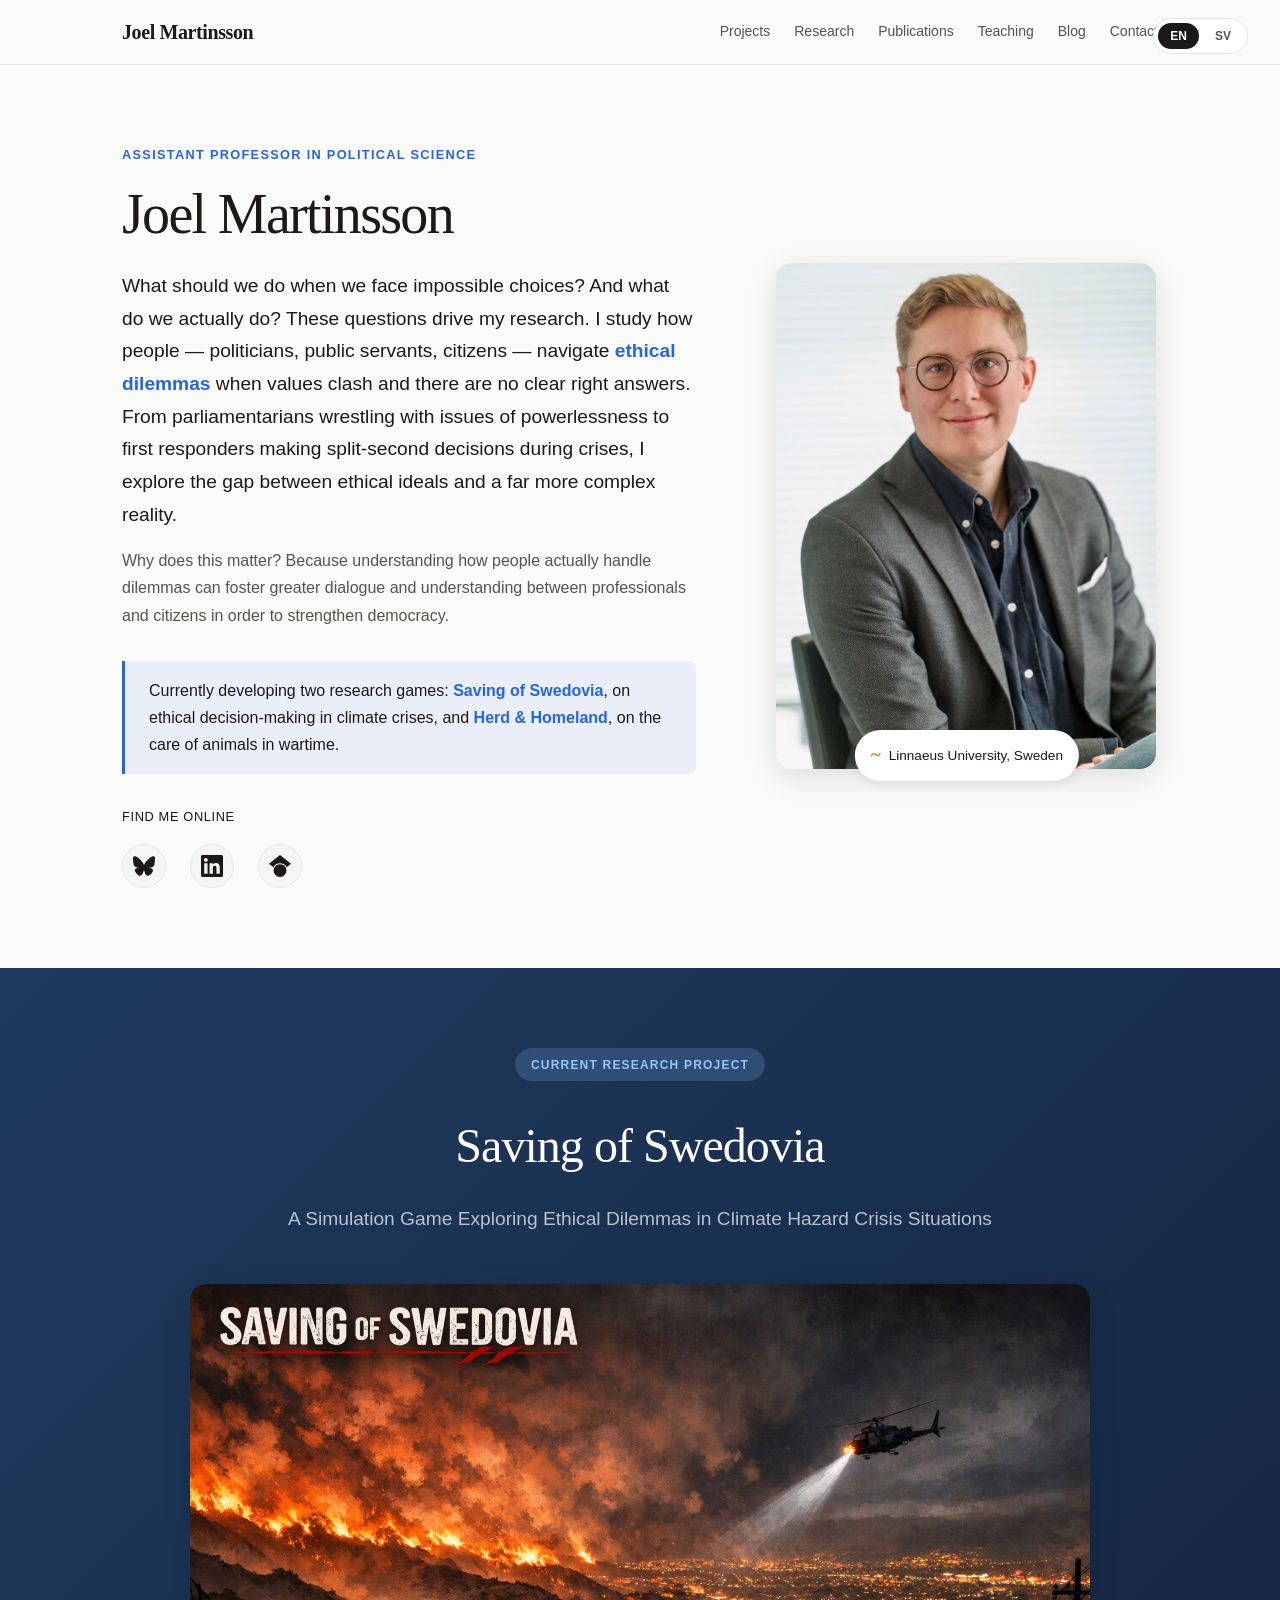
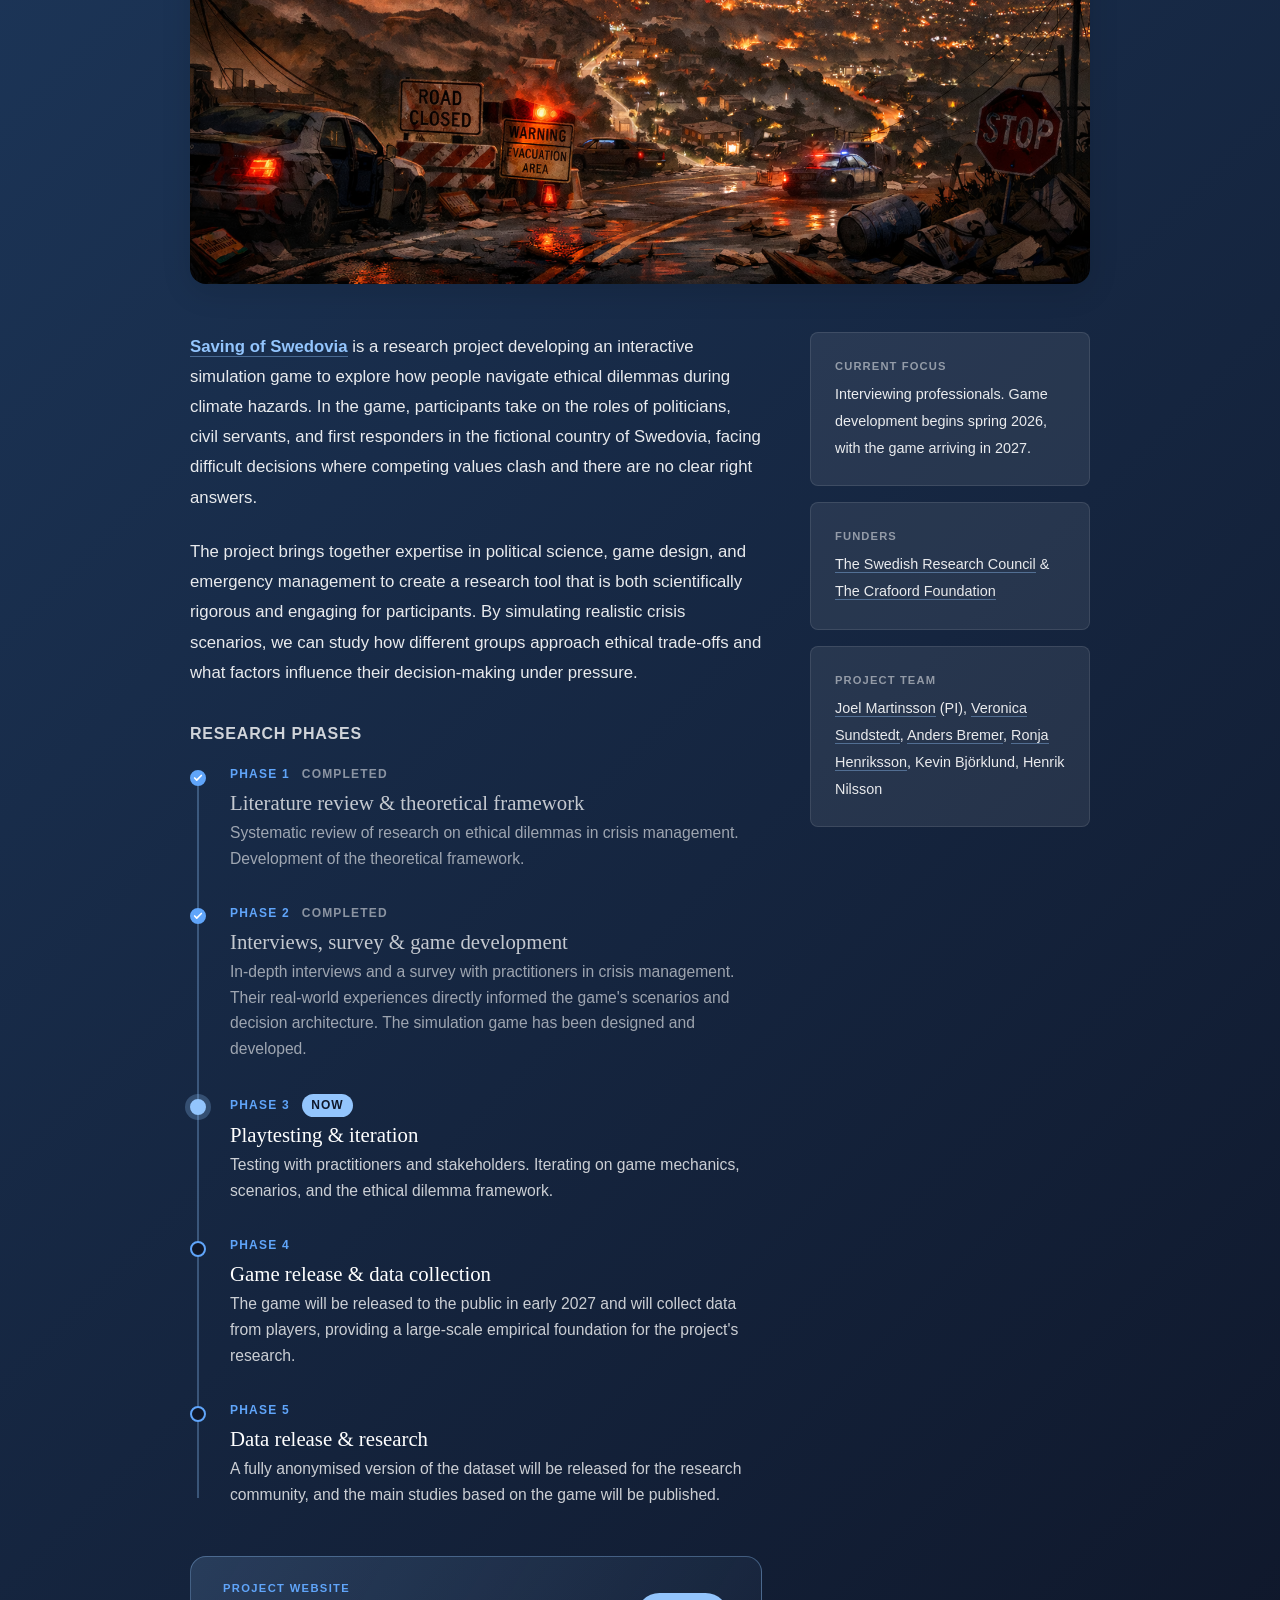
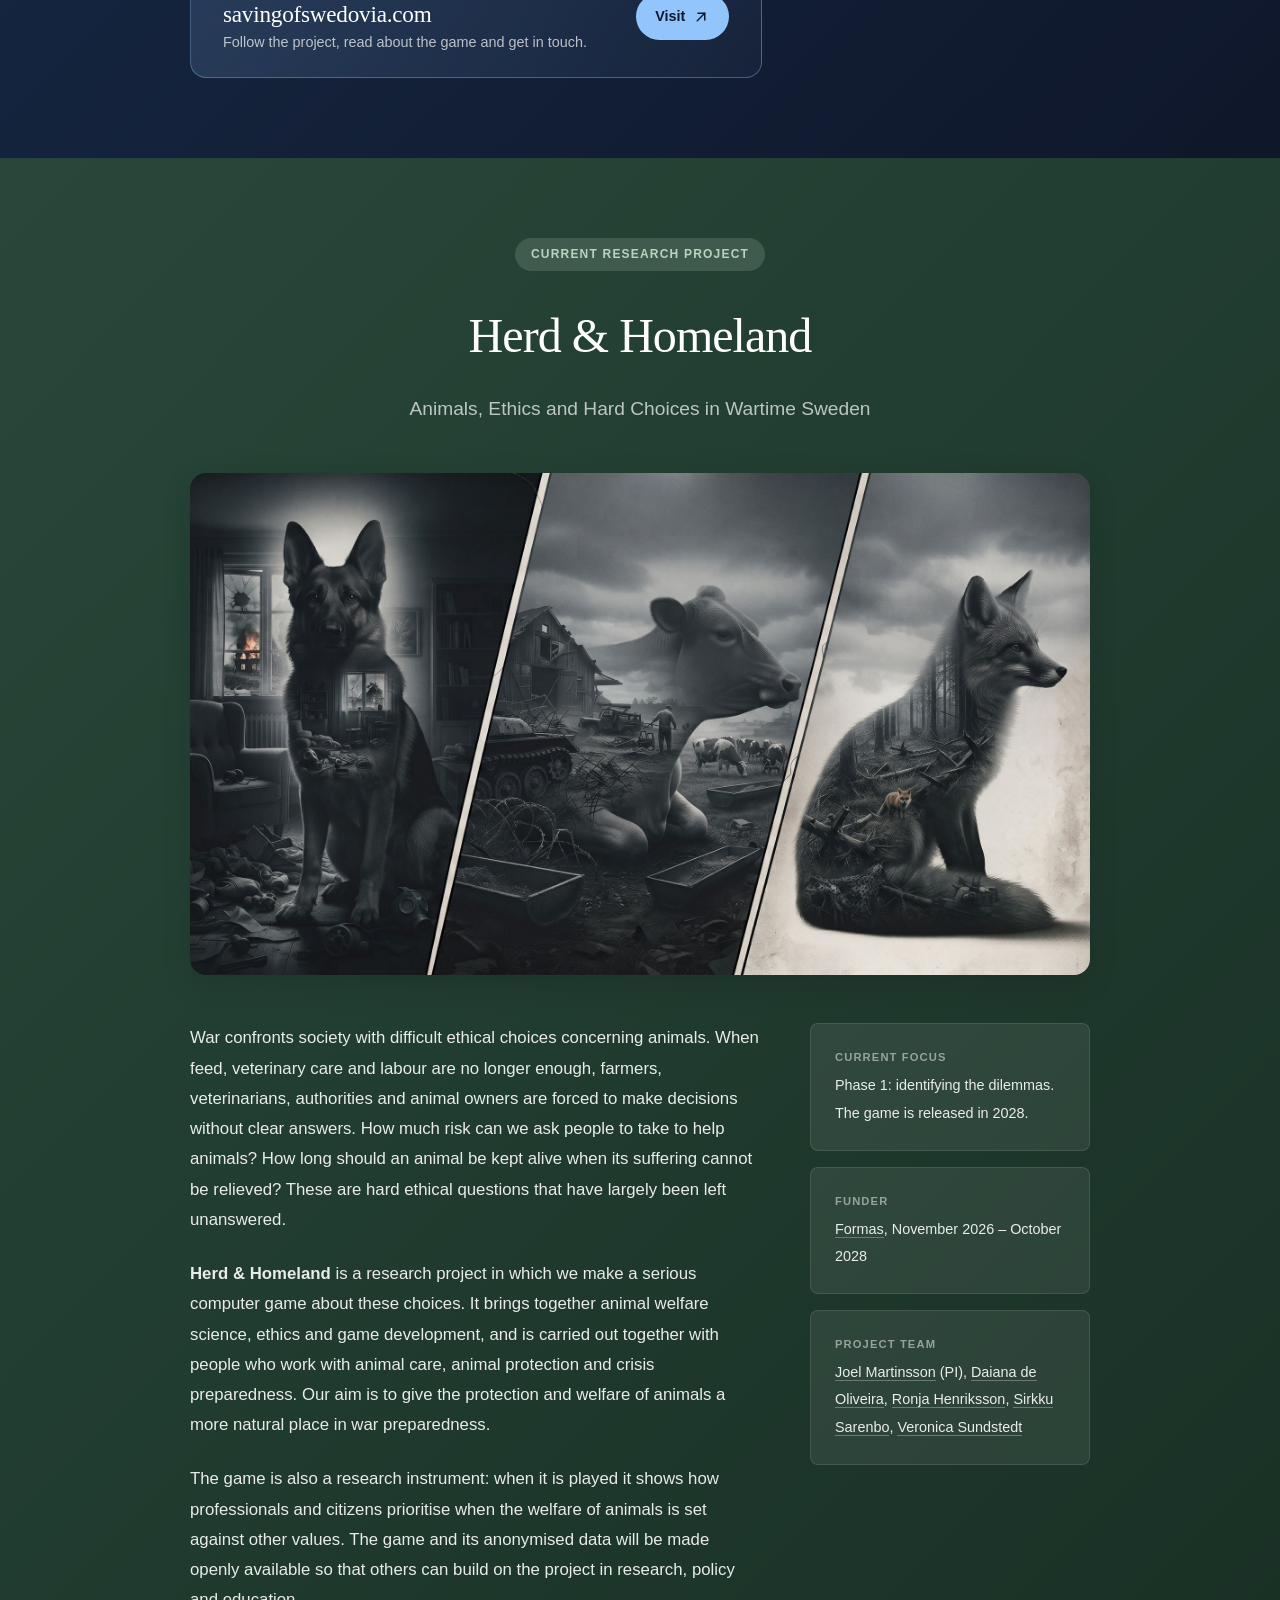
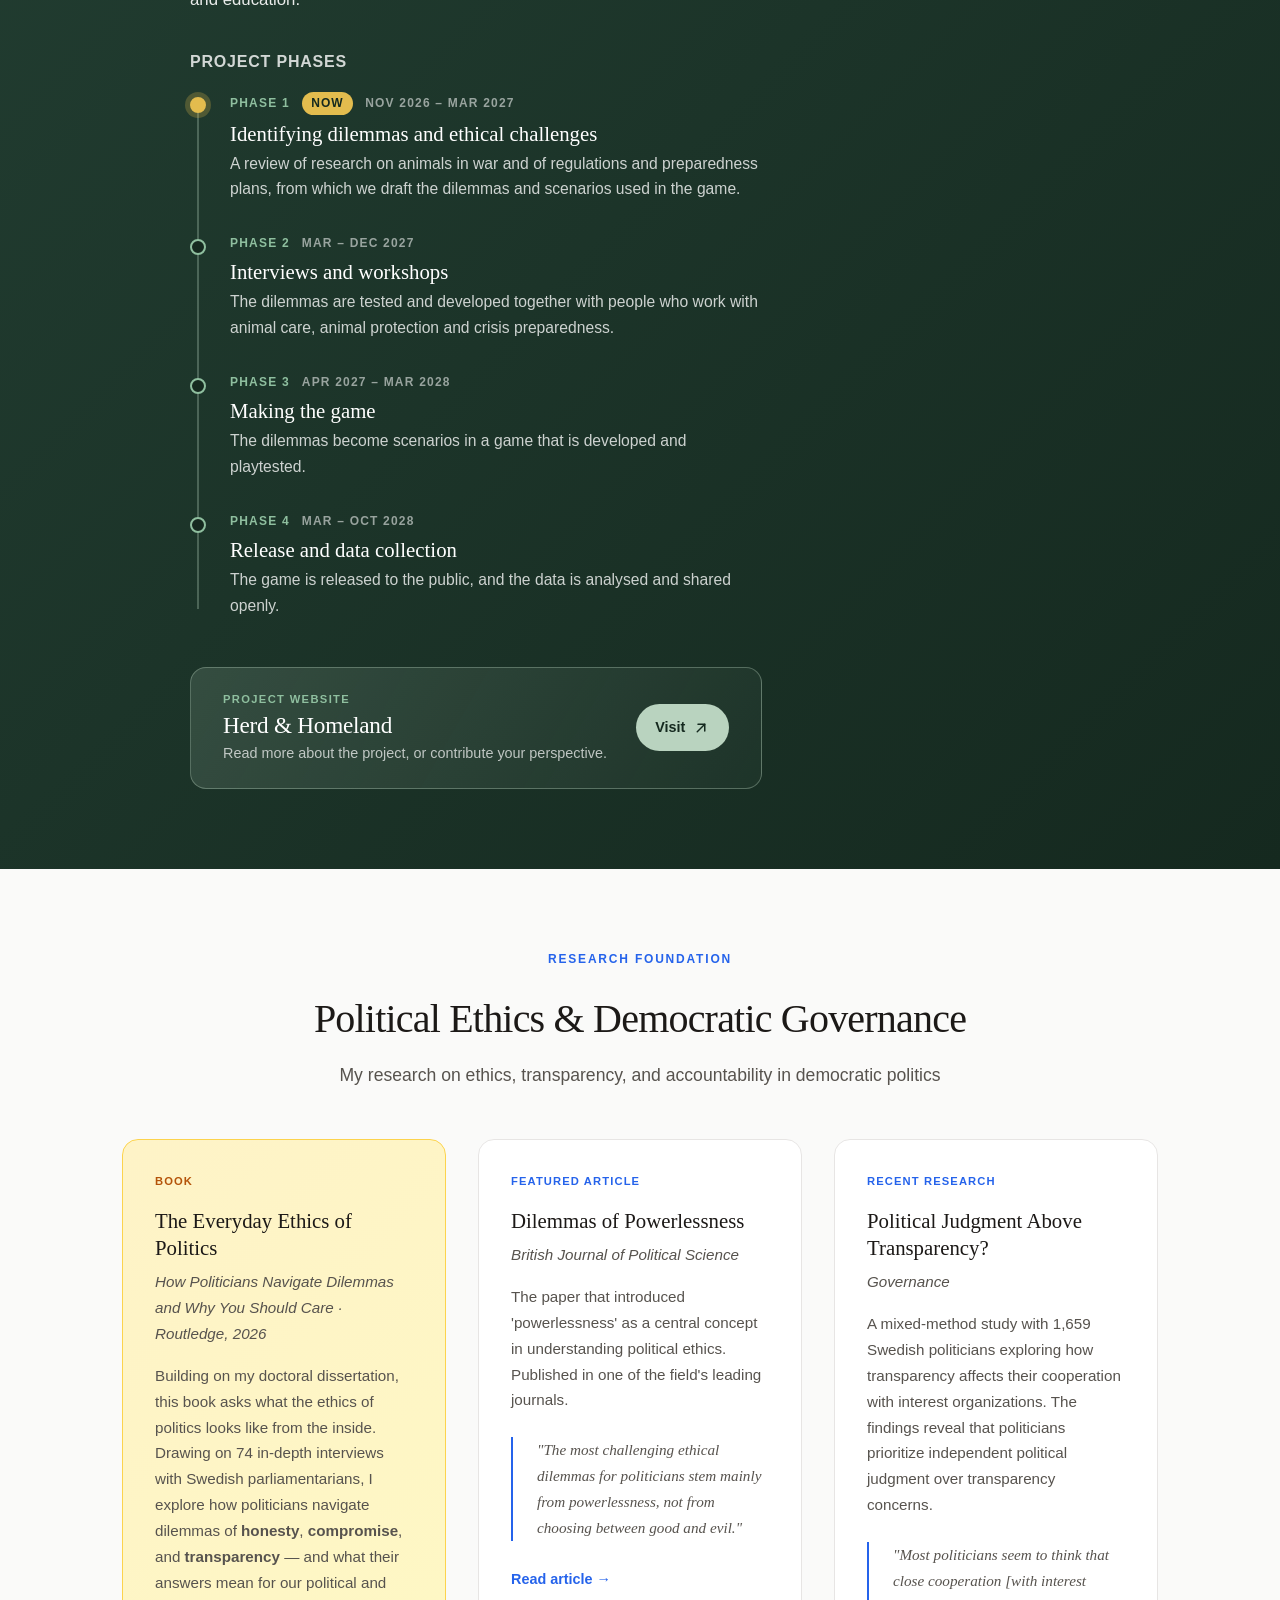
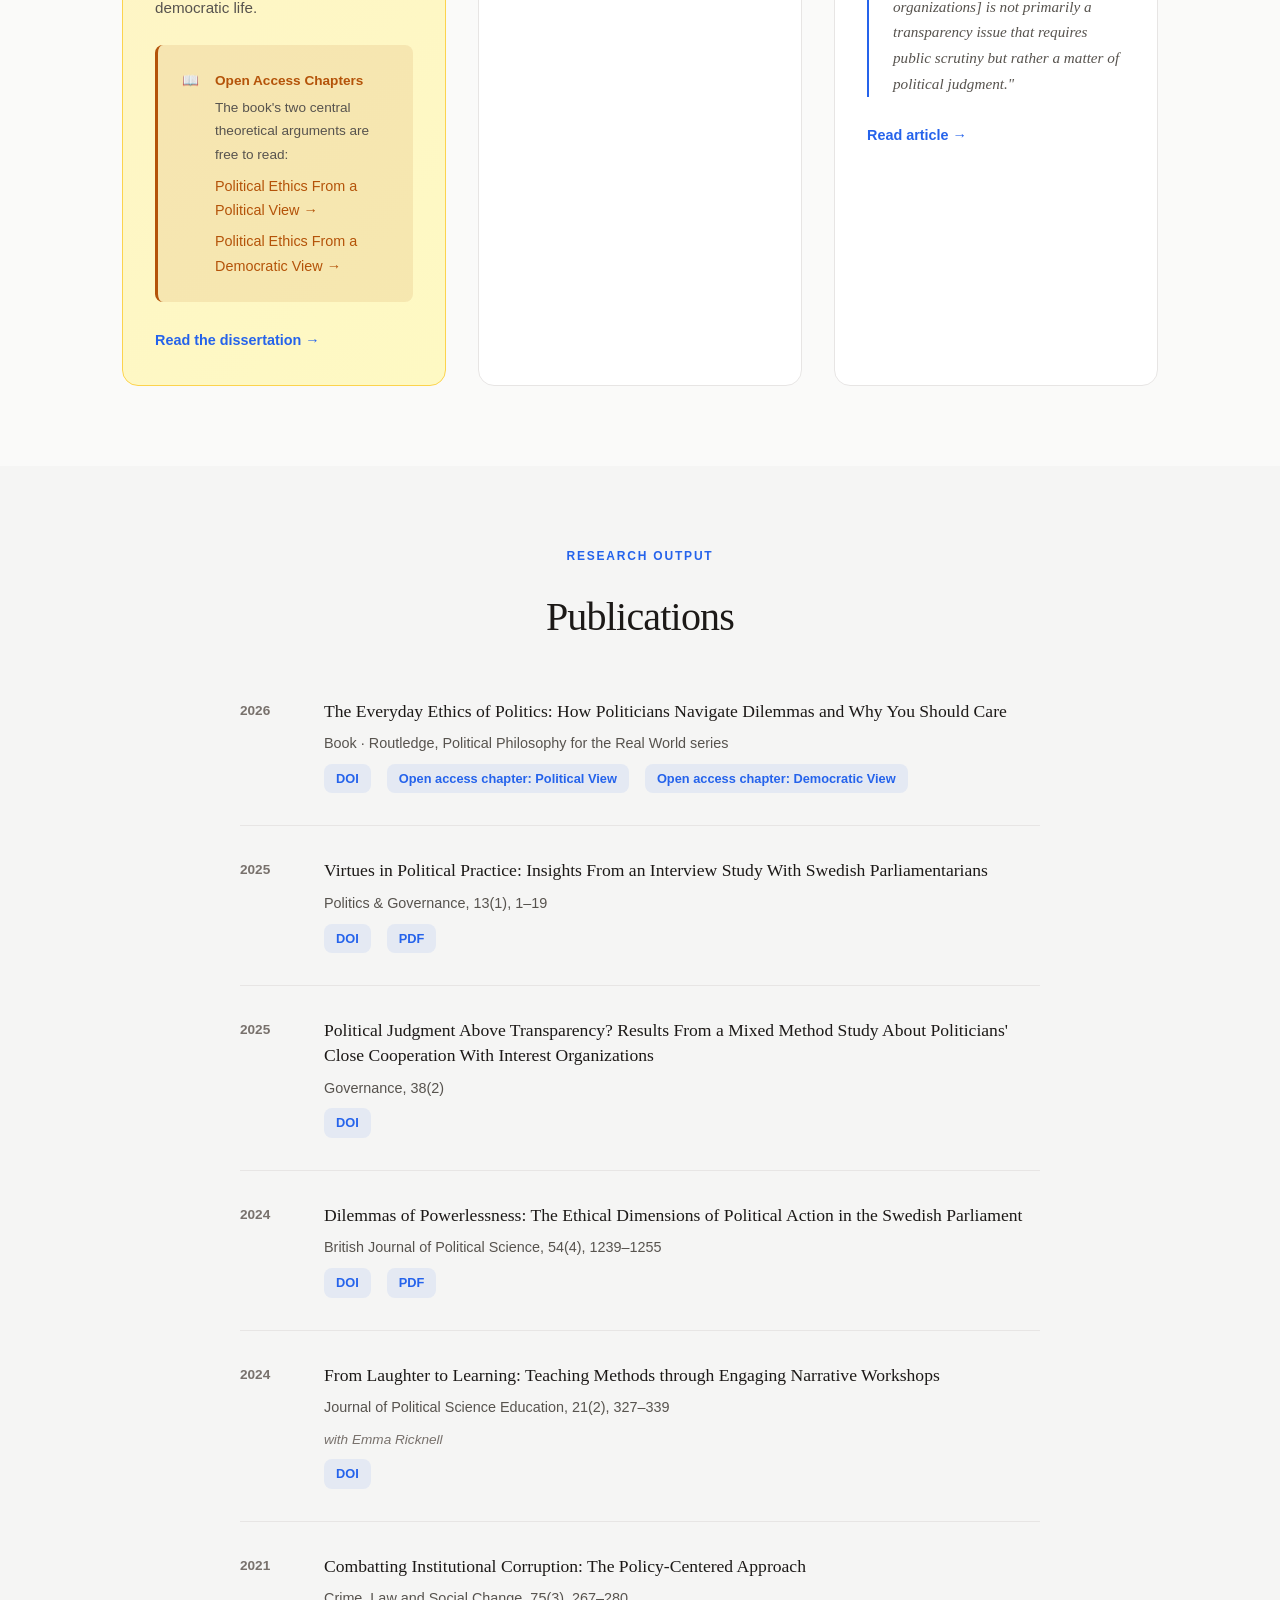
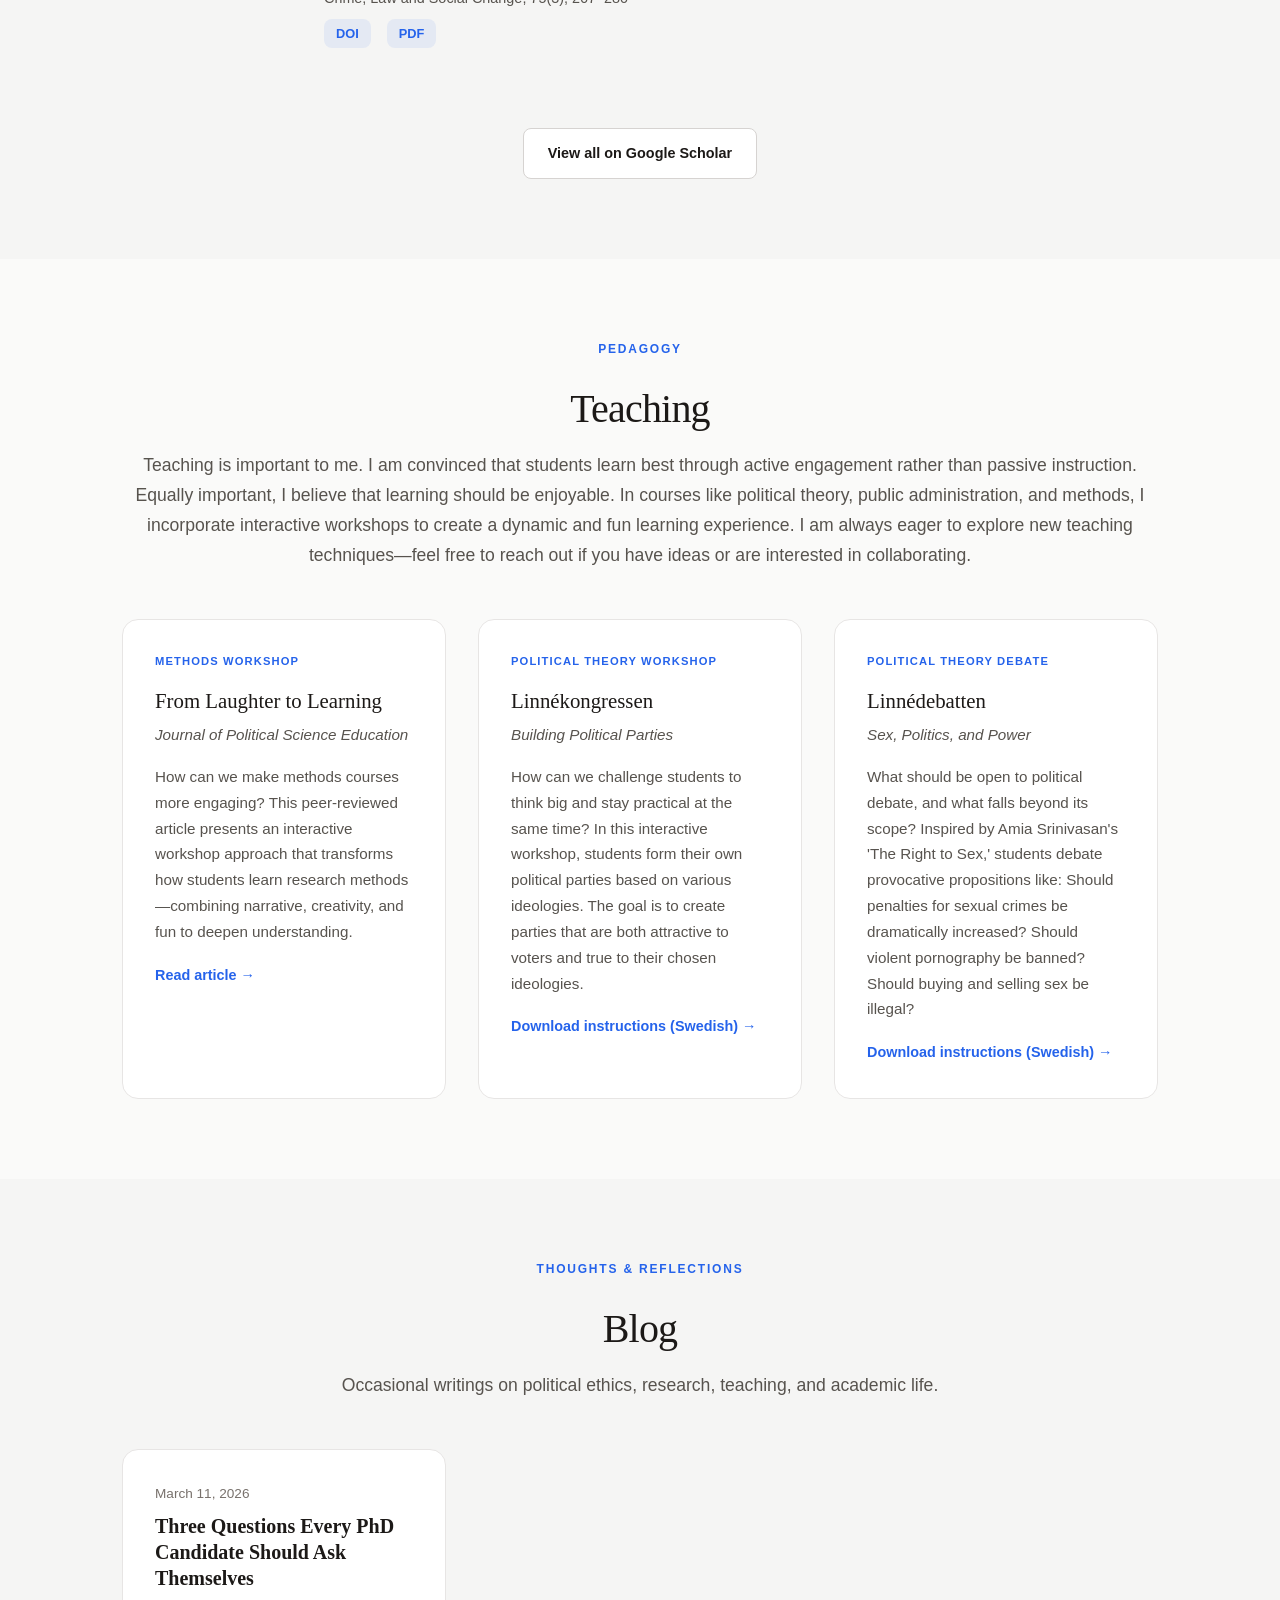
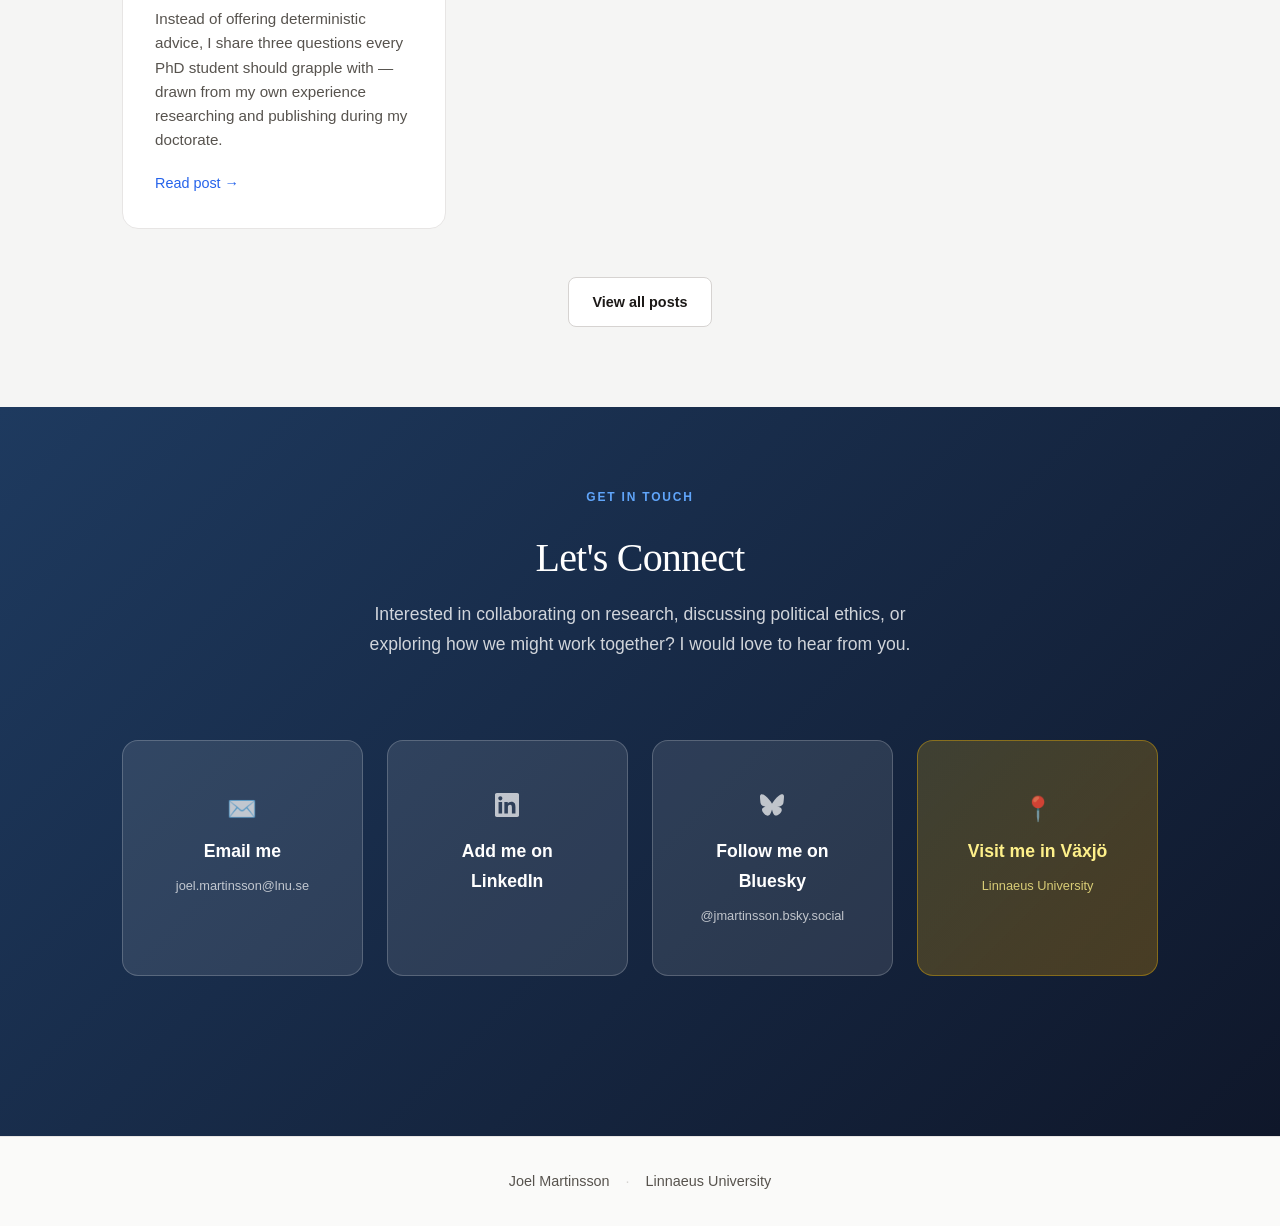
==== commit 31c2907d: "Show Saving of Swedovia research phases instead of research questions; drop universities from Herd &" ====
--- a/index.html
+++ b/index.html
@@ -137,19 +137,42 @@
                         <div class="project-description">
                             <p data-en="<strong><a href='https://savingofswedovia.com' target='_blank'>Saving of Swedovia</a></strong> is a research project developing an interactive simulation game to explore how people navigate ethical dilemmas during climate hazards. In the game, participants take on the roles of politicians, civil servants, and first responders in the fictional country of Swedovia, facing difficult decisions where competing values clash and there are no clear right answers." data-sv="<strong><a href='https://savingofswedovia.com' target='_blank'>Saving of Swedovia</a></strong> är ett forskningsprojekt som utvecklar ett interaktivt simuleringsspel för att utforska hur människor navigerar etiska dilemman under klimatkatastrofer. I spelet tar deltagarna roller som politiker, tjänstemän och räddningspersonal i det fiktiva landet Swedovia, och ställs inför svåra beslut där konkurrerande värden krockar och det inte finns några tydliga rätta svar."><strong><a href="https://savingofswedovia.com" target="_blank">Saving of Swedovia</a></strong> is a research project developing an interactive simulation game to explore how people navigate ethical dilemmas during climate hazards. In the game, participants take on the roles of politicians, civil servants, and first responders in the fictional country of Swedovia, facing difficult decisions where competing values clash and there are no clear right answers.</p>
                             <p data-en="The project brings together expertise in political science, game design, and emergency management to create a research tool that is both scientifically rigorous and engaging for participants. By simulating realistic crisis scenarios, we can study how different groups approach ethical trade-offs and what factors influence their decision-making under pressure." data-sv="Projektet samlar expertis inom statsvetenskap, speldesign och krishantering för att skapa ett forskningsverktyg som är både vetenskapligt rigoröst och engagerande för deltagarna. Genom att simulera realistiska krisscenarier kan vi studera hur olika grupper närmar sig etiska avvägningar och vilka faktorer som påverkar deras beslutsfattande under press.">The project brings together expertise in political science, game design, and emergency management to create a research tool that is both scientifically rigorous and engaging for participants. By simulating realistic crisis scenarios, we can study how different groups approach ethical trade-offs and what factors influence their decision-making under pressure.</p>
-                            <h3 data-en="Research Questions" data-sv="Forskningsfrågor">Research Questions</h3>
-                            <ol class="rq-list">
-                                <li class="rq">
-                                    <span class="rq-label">RQ1</span>
-                                    <p data-en="What are the main ethical dilemmas that can arise for politicians, civil servants, and first responders during climate hazards, and how do these dilemmas play out in practice?" data-sv="Vilka är de huvudsakliga etiska dilemman som kan uppstå för politiker, tjänstemän och räddningspersonal under klimatkatastrofer, och hur utspelar sig dessa dilemman i praktiken?">What are the main ethical dilemmas that can arise for politicians, civil servants, and first responders during climate hazards, and how do these dilemmas play out in practice?</p>
-                                </li>
-                                <li class="rq">
-                                    <span class="rq-label">RQ2</span>
-                                    <p data-en="How do politicians, civil servants, and first responders manage ethical dilemmas during climate hazards?" data-sv="Hur hanterar politiker, tjänstemän och räddningspersonal etiska dilemman under klimatkatastrofer?">How do politicians, civil servants, and first responders manage ethical dilemmas during climate hazards?</p>
-                                </li>
-                                <li class="rq">
-                                    <span class="rq-label">RQ3</span>
-                                    <p data-en="How do citizens think that politicians, civil servants and first responders ought to manage dilemmas during climate hazards?" data-sv="Hur anser medborgare att politiker, tjänstemän och räddningspersonal bör hantera dilemman under klimatkatastrofer?">How do citizens think that politicians, civil servants and first responders ought to manage dilemmas during climate hazards?</p>
+                            <h3 data-en="Research Phases" data-sv="Forskningsfaser">Research Phases</h3>
+                            <ol class="phase-list">
+                                <li class="phase is-done">
+                                    <div class="phase-meta">
+                                        <span class="phase-num" data-en="Phase 1" data-sv="Fas 1">Phase 1</span> <span class="phase-status" data-en="Completed" data-sv="Avslutad">Completed</span>
+                                    </div>
+                                    <h4 data-en="Literature review &amp; theoretical framework" data-sv="Litteraturöversikt &amp; teoretiskt ramverk">Literature review &amp; theoretical framework</h4>
+                                    <p data-en="Systematic review of research on ethical dilemmas in crisis management. Development of the theoretical framework." data-sv="Systematisk genomgång av forskning om etiska dilemman inom krishantering. Utveckling av det teoretiska ramverket.">Systematic review of research on ethical dilemmas in crisis management. Development of the theoretical framework.</p>
+                                </li>
+                                <li class="phase is-done">
+                                    <div class="phase-meta">
+                                        <span class="phase-num" data-en="Phase 2" data-sv="Fas 2">Phase 2</span> <span class="phase-status" data-en="Completed" data-sv="Avslutad">Completed</span>
+                                    </div>
+                                    <h4 data-en="Interviews, survey &amp; game development" data-sv="Intervjuer, enkät &amp; spelutveckling">Interviews, survey &amp; game development</h4>
+                                    <p data-en="In-depth interviews and a survey with practitioners in crisis management. Their real-world experiences directly informed the game's scenarios and decision architecture. The simulation game has been designed and developed." data-sv="Djupintervjuer och en enkät med yrkesverksamma inom krishantering. Deras verkliga erfarenheter informerade direkt spelets scenarier och beslutsarkitektur. Simuleringsspelet har designats och utvecklats.">In-depth interviews and a survey with practitioners in crisis management. Their real-world experiences directly informed the game's scenarios and decision architecture. The simulation game has been designed and developed.</p>
+                                </li>
+                                <li class="phase is-current">
+                                    <div class="phase-meta">
+                                        <span class="phase-num" data-en="Phase 3" data-sv="Fas 3">Phase 3</span> <span class="phase-badge" data-en="Now" data-sv="Pågår">Now</span>
+                                    </div>
+                                    <h4 data-en="Playtesting &amp; iteration" data-sv="Speltestning &amp; iteration">Playtesting &amp; iteration</h4>
+                                    <p data-en="Testing with practitioners and stakeholders. Iterating on game mechanics, scenarios, and the ethical dilemma framework." data-sv="Testning med yrkesverksamma och intressenter. Iteration av spelmekanik, scenarier och det etiska dilemmaramverket.">Testing with practitioners and stakeholders. Iterating on game mechanics, scenarios, and the ethical dilemma framework.</p>
+                                </li>
+                                <li class="phase">
+                                    <div class="phase-meta">
+                                        <span class="phase-num" data-en="Phase 4" data-sv="Fas 4">Phase 4</span>
+                                    </div>
+                                    <h4 data-en="Game release &amp; data collection" data-sv="Spelsläpp &amp; datainsamling">Game release &amp; data collection</h4>
+                                    <p data-en="The game will be released to the public in early 2027 and will collect data from players, providing a large-scale empirical foundation for the project's research." data-sv="Spelet lanseras för allmänheten i början av 2027 och samlar in data från spelare, vilket ger en storskalig empirisk grund för projektets forskning.">The game will be released to the public in early 2027 and will collect data from players, providing a large-scale empirical foundation for the project's research.</p>
+                                </li>
+                                <li class="phase">
+                                    <div class="phase-meta">
+                                        <span class="phase-num" data-en="Phase 5" data-sv="Fas 5">Phase 5</span>
+                                    </div>
+                                    <h4 data-en="Data release &amp; research" data-sv="Datapublicering &amp; forskning">Data release &amp; research</h4>
+                                    <p data-en="A fully anonymised version of the dataset will be released for the research community, and the main studies based on the game will be published." data-sv="En helt anonymiserad version av datamängden publiceras för forskarsamhället, och de huvudsakliga studierna baserade på spelet publiceras.">A fully anonymised version of the dataset will be released for the research community, and the main studies based on the game will be published.</p>
                                 </li>
                             </ol>
                             <a href="https://savingofswedovia.com" class="project-site-link" target="_blank" rel="noopener">
@@ -254,7 +277,7 @@
                             </div>
                             <div class="meta-card">
                                 <span class="meta-label" data-en="Project Team" data-sv="Projektgrupp">Project Team</span>
-                                <span class="meta-value" data-en="<a href='https://lnu.se/en/staff/joel.martinsson/' target='_blank'>Joel Martinsson</a> (PI), <a href='https://www.lnu.se/personal/daiana.deoliveira' target='_blank'>Daiana de Oliveira</a>, <a href='https://www.bth.se/om-bth/personer/ronja-henriksson' target='_blank'>Ronja Henriksson</a>, <a href='https://www.lnu.se/personal/sirkku.sarenbo' target='_blank'>Sirkku Sarenbo</a>, <a href='https://www.bth.se/english/staff-landing-page/veronica-sundstedt/' target='_blank'>Veronica Sundstedt</a> — Linnaeus University &amp; Blekinge Institute of Technology" data-sv="<a href='https://lnu.se/personal/joel.martinsson/' target='_blank'>Joel Martinsson</a> (projektledare), <a href='https://www.lnu.se/personal/daiana.deoliveira' target='_blank'>Daiana de Oliveira</a>, <a href='https://www.bth.se/om-bth/personer/ronja-henriksson' target='_blank'>Ronja Henriksson</a>, <a href='https://www.lnu.se/personal/sirkku.sarenbo' target='_blank'>Sirkku Sarenbo</a>, <a href='https://www.bth.se/english/staff-landing-page/veronica-sundstedt/' target='_blank'>Veronica Sundstedt</a> — Linnéuniversitetet &amp; Blekinge Tekniska Högskola"><a href="https://lnu.se/en/staff/joel.martinsson/" target="_blank">Joel Martinsson</a> (PI), <a href="https://www.lnu.se/personal/daiana.deoliveira" target="_blank">Daiana de Oliveira</a>, <a href="https://www.bth.se/om-bth/personer/ronja-henriksson" target="_blank">Ronja Henriksson</a>, <a href="https://www.lnu.se/personal/sirkku.sarenbo" target="_blank">Sirkku Sarenbo</a>, <a href="https://www.bth.se/english/staff-landing-page/veronica-sundstedt/" target="_blank">Veronica Sundstedt</a> — Linnaeus University &amp; Blekinge Institute of Technology</span>
+                                <span class="meta-value" data-en="<a href='https://lnu.se/en/staff/joel.martinsson/' target='_blank'>Joel Martinsson</a> (PI), <a href='https://www.lnu.se/personal/daiana.deoliveira' target='_blank'>Daiana de Oliveira</a>, <a href='https://www.bth.se/om-bth/personer/ronja-henriksson' target='_blank'>Ronja Henriksson</a>, <a href='https://www.lnu.se/personal/sirkku.sarenbo' target='_blank'>Sirkku Sarenbo</a>, <a href='https://www.bth.se/english/staff-landing-page/veronica-sundstedt/' target='_blank'>Veronica Sundstedt</a>" data-sv="<a href='https://lnu.se/personal/joel.martinsson/' target='_blank'>Joel Martinsson</a> (projektledare), <a href='https://www.lnu.se/personal/daiana.deoliveira' target='_blank'>Daiana de Oliveira</a>, <a href='https://www.bth.se/om-bth/personer/ronja-henriksson' target='_blank'>Ronja Henriksson</a>, <a href='https://www.lnu.se/personal/sirkku.sarenbo' target='_blank'>Sirkku Sarenbo</a>, <a href='https://www.bth.se/english/staff-landing-page/veronica-sundstedt/' target='_blank'>Veronica Sundstedt</a>"><a href="https://lnu.se/en/staff/joel.martinsson/" target="_blank">Joel Martinsson</a> (PI), <a href="https://www.lnu.se/personal/daiana.deoliveira" target="_blank">Daiana de Oliveira</a>, <a href="https://www.bth.se/om-bth/personer/ronja-henriksson" target="_blank">Ronja Henriksson</a>, <a href="https://www.lnu.se/personal/sirkku.sarenbo" target="_blank">Sirkku Sarenbo</a>, <a href="https://www.bth.se/english/staff-landing-page/veronica-sundstedt/" target="_blank">Veronica Sundstedt</a></span>
                             </div>
                         </div>
                     </div>
--- a/style.css
+++ b/style.css
@@ -305,6 +305,7 @@
     --feat-accent-soft: #93c5fd;
     --feat-accent-rgb: 147, 197, 253;
     --feat-highlight: #93c5fd;
+    --feat-highlight-rgb: 147, 197, 253;
     background: linear-gradient(135deg, var(--feat-bg-from) 0%, var(--feat-bg-to) 100%);
     color: var(--color-white);
 }
@@ -318,6 +319,7 @@
     --feat-accent-soft: #b9d3bf;
     --feat-accent-rgb: 185, 211, 191;
     --feat-highlight: #e3bc4e;
+    --feat-highlight-rgb: 227, 188, 78;
 }
 
 .section-label {
@@ -546,50 +548,7 @@
     border-radius: 50%;
 }
 
-/* Research questions (Saving of Swedovia) */
-.rq-list {
-    list-style: none;
-    padding: 0;
-    margin: 0;
-    display: grid;
-    gap: var(--space-sm);
-}
-
-.project-description .rq {
-    display: grid;
-    grid-template-columns: auto 1fr;
-    gap: var(--space-md);
-    align-items: baseline;
-    padding: var(--space-md) var(--space-lg) var(--space-md) var(--space-md);
-    margin: 0;
-    background: rgba(255, 255, 255, 0.05);
-    border: 1px solid rgba(255, 255, 255, 0.08);
-    border-radius: var(--radius);
-}
-
-.project-description .rq::before {
-    content: none;
-}
-
-.rq-label {
-    font-family: var(--font-serif);
-    font-size: 1.6rem;
-    font-weight: 500;
-    line-height: 1;
-    color: var(--feat-accent-soft);
-    min-width: 2.6ch;
-}
-
-.project-description .rq p {
-    margin: 0;
-    font-family: var(--font-serif);
-    font-size: 1.15rem;
-    line-height: 1.5;
-    color: rgba(255, 255, 255, 0.92);
-    min-width: 0;
-}
-
-/* Project phases (Herd & Homeland) */
+/* Project phases timeline (both projects) */
 .phase-list {
     list-style: none;
     padding: 0;
@@ -632,7 +591,20 @@
 .project-description .phase.is-current::before {
     background: var(--feat-highlight);
     border-color: var(--feat-highlight);
-    box-shadow: 0 0 0 5px rgba(227, 188, 78, 0.22);
+    box-shadow: 0 0 0 5px rgba(var(--feat-highlight-rgb), 0.25);
+}
+
+.project-description .phase.is-done::before {
+    background: var(--feat-accent) url("data:image/svg+xml,%3Csvg xmlns='http://www.w3.org/2000/svg' viewBox='0 0 24 24' fill='none' stroke='%23ffffff' stroke-width='4' stroke-linecap='round' stroke-linejoin='round'%3E%3Cpolyline points='20 6 9 17 4 12'/%3E%3C/svg%3E") center / 10px no-repeat;
+}
+
+.project-description .phase.is-done h4,
+.project-description .phase.is-done p {
+    opacity: 0.75;
+}
+
+.phase-status {
+    color: rgba(255, 255, 255, 0.5);
 }
 
 .phase-meta {
